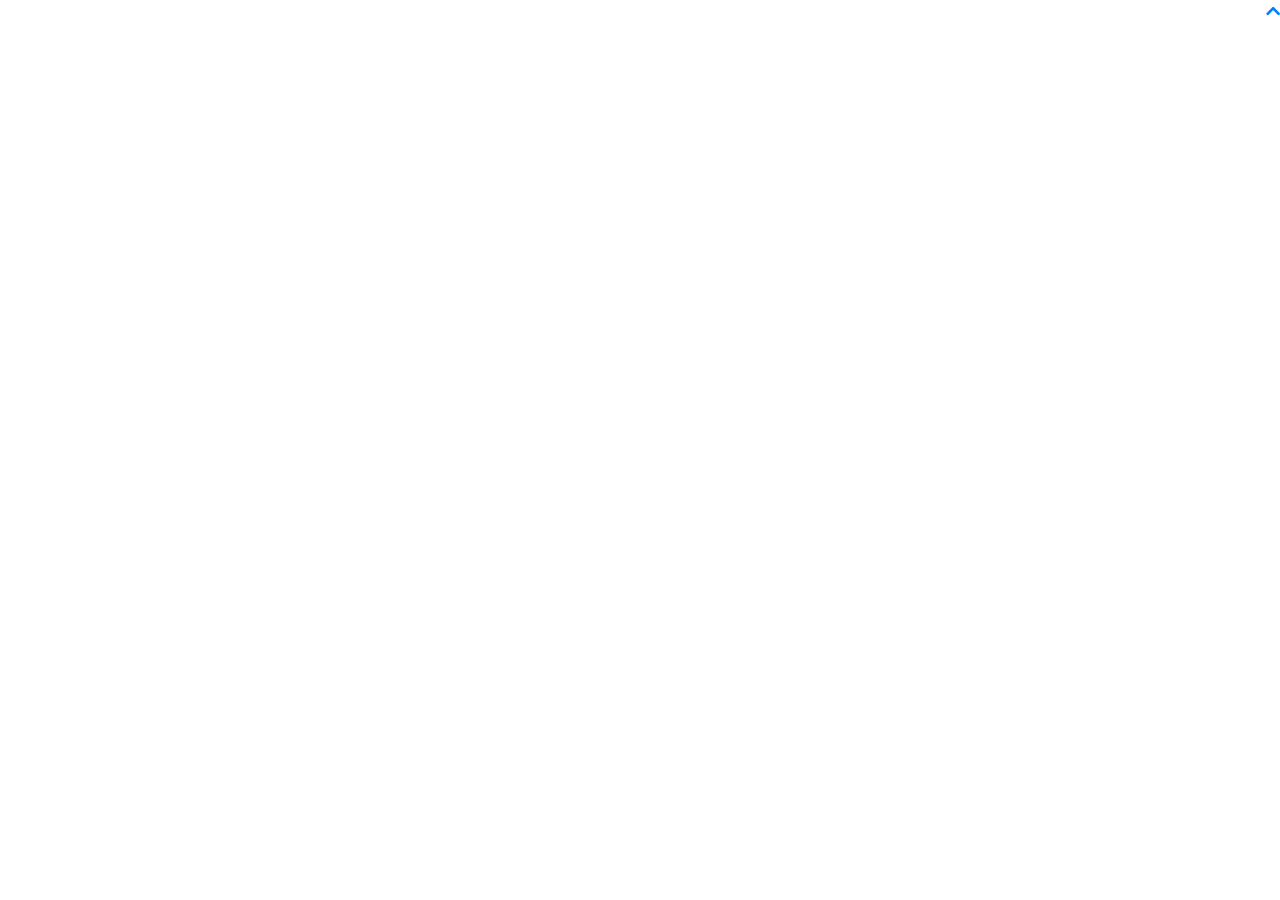
==== index.html @ 0e75caef "first commit" ====
<!DOCTYPE html>
<html>
    <head>
        <!--start the meta tags-->
        <!--meta tag for utf-8 code for ar and en-->
        <meta charset="utf-8">
        <!--meta tag for description of website-->
        <meta name="description" content="....">
        <!--meta tag for the author of website-->
        <meta name="author" content="misara adel">
        <!--meta tag for make website compatible with all screen devices-->
        <meta name="viewport" content="width=device-width, initial-scale=1, shrink-to-fit=no">
        <!--end the meta tags-->
        <!--title tag for website appear in tab-->
        <title>misara</title>
         <!-- the style link for image icon-->
         <link rel="shortcut icon" href="assets/images/" type="image/x-icon"/>
        <!--start the intialize of css library files-->
        <!--the intilize of fontawsome lib-->
        <link rel="stylesheet" href="assets/css/lib/all.min.css">
        <!--the intilize of animate lib used with wow js lib-->
        <link rel="stylesheet" href="assets/css/lib/animate.css">
        <!--the intilize of bootstrap en version lib-->
        <!-- <link rel="stylesheet" href="assets/css/lib/bootstrap.css"> -->
        <!--the intilize of bootstrap ar version lib-->
        <link rel="stylesheet" href="assets/css/lib/bootstrap-rtl.min.css">
        <!--the intilize of owl carousel lib-->
        <link rel="stylesheet" href="assets/css/lib/owl.carousel.min.css">
        <!--the intilize of dots that appear with owl carousel -->
        <link rel="stylesheet" href="assets/css/lib/owl.theme.default.css">
        <!--end the intialize of css library files-->
        <!--start the intilalize of css files -->
        <!--the stylesheet en file-->
        <link rel="stylesheet" href="assets/css/style.css">
        <!--the media file screen -->
        <link rel="stylesheet" href="assets/css/media.css">
        <!--end the intilalize of css files-->
    </head>
    <body>

       
       
            
            

        <!--loading page-->
        <div class="loader">
            <div class="container">
                 <div class="loading-content">
                     <div class="drop-water light-blue"></div>
                     <div class="drop-water light-blue"></div>
                     <div class="box">
                         <div class="wave light-blue">
         
                         </div>
                     </div>
                 </div>
            </div>
        </div>
        <!--Scroll to top button-->
        <a data-scroll href="#" class="scroll-top-btn" id="scroll-btn">
            <i class="fas fa-chevron-up"></i>
        </a>
        <!--start the intialize of js lib-->
        <!--first intilize jquery lib-->
        <script src="assets/js/lib/jquery4.js"></script>
        <!--second intialize popper js lib-->
        <script src="assets/js/lib/popper.js"></script>
        <!--third intialize bootstrap js lib-->
        <script src="assets/js/lib/bootstrap.js"></script>
        <!--intialize owl coursel js lib -->
        <script src="assets/js/lib/owl.carousel.min.js"></script>
        <!--intialize wow js lib-->
        <script src="assets/js/lib/wow.min.js"></script>
        <!--end the intialize of js lib-->
        <!--intialize main js file-->
        <script src="assets/js/main.js"></script>
    </body>
</html>
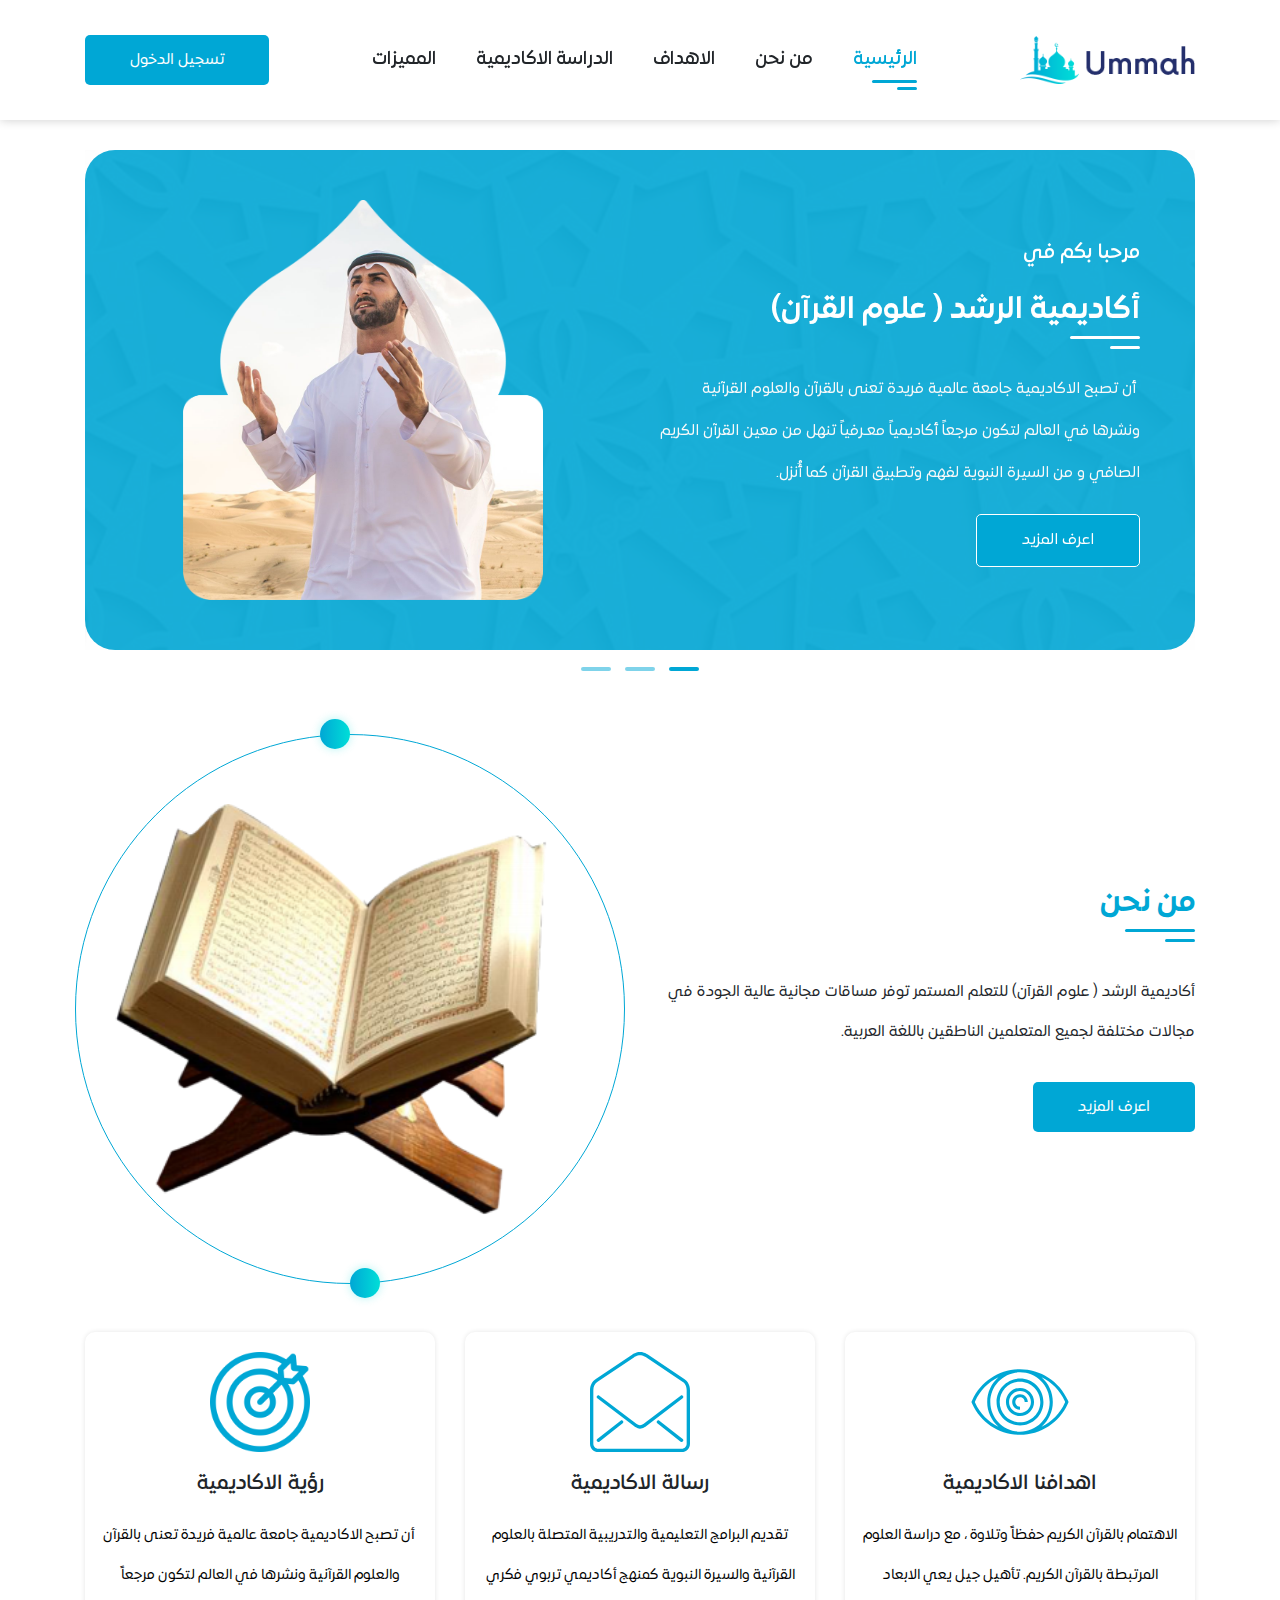
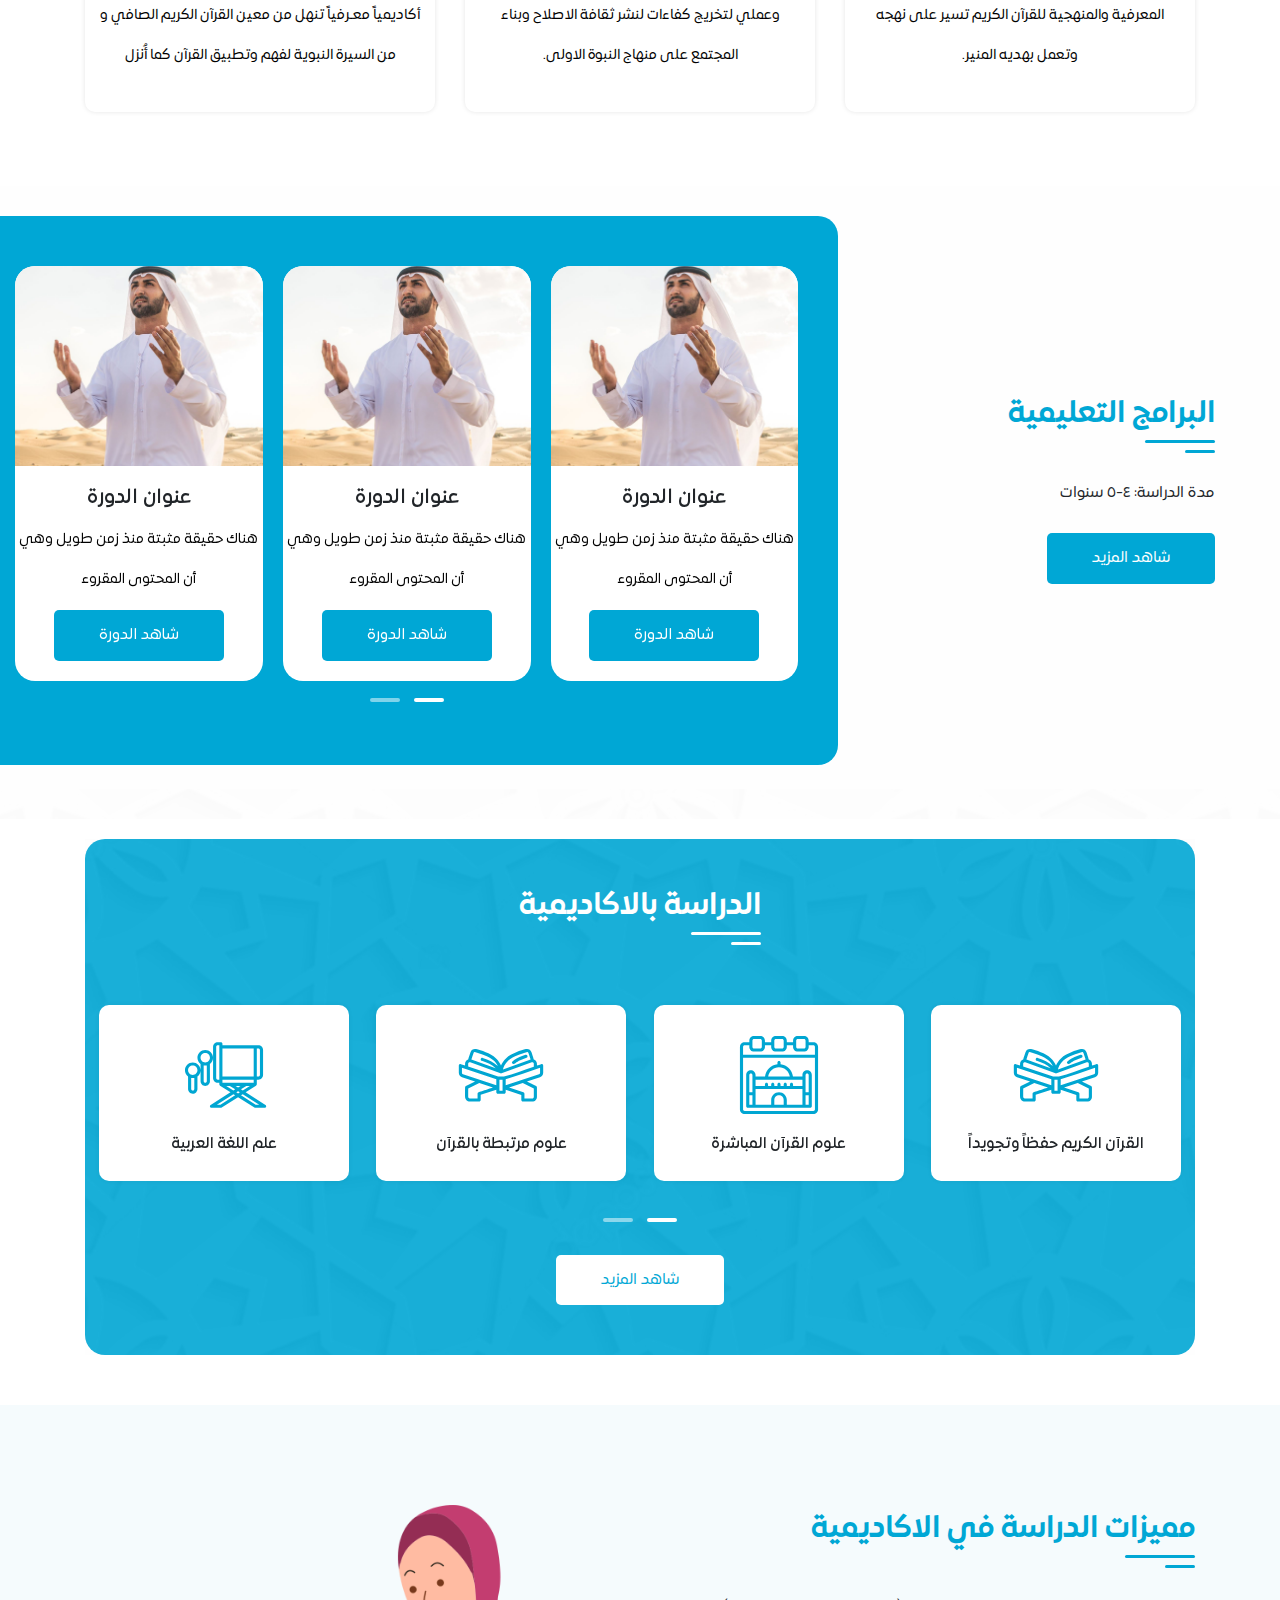
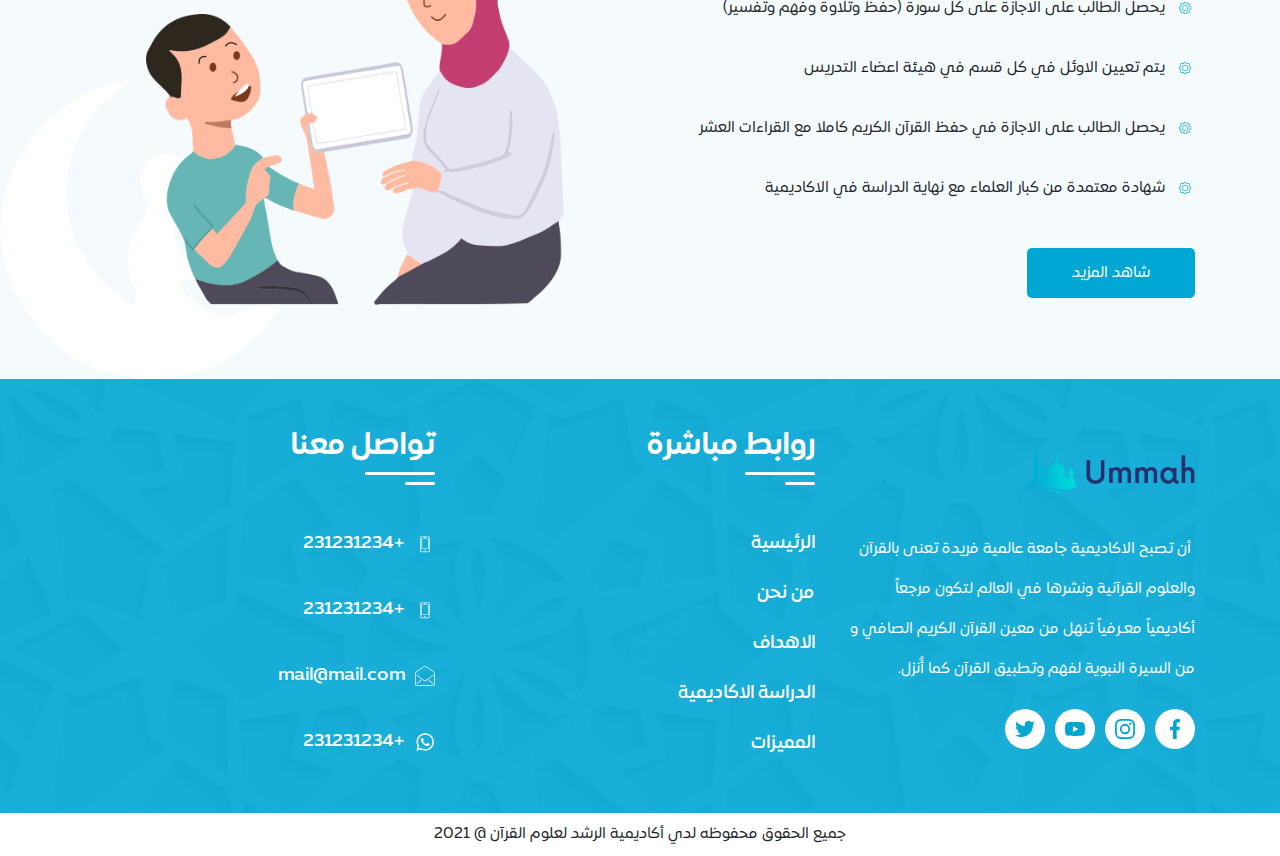
==== commit 094c7ad3: "end home page" ====
--- a/index.html
+++ b/index.html
@@ -12,9 +12,9 @@
         <meta name="viewport" content="width=device-width, initial-scale=1, shrink-to-fit=no">
         <!--end the meta tags-->
         <!--title tag for website appear in tab-->
-        <title>misara</title>
-         <!-- the style link for image icon-->
-         <link rel="shortcut icon" href="assets/images/" type="image/x-icon"/>
+        <title>موقع اسلامي</title>
+        <!-- the style link for image icon-->
+        <link rel="shortcut icon" href="assets/images/logo.png" type="image/x-icon"/>
         <!--start the intialize of css library files-->
         <!--the intilize of fontawsome lib-->
         <link rel="stylesheet" href="assets/css/lib/all.min.css">
@@ -37,10 +37,507 @@
         <!--end the intilalize of css files-->
     </head>
     <body>
+        <nav class="navbar navbar-fixed-top">
+            <div class="container">
+                <div class="content">
+                    <div class="hamburger">
+                        <span class="line"></span>
+                        <span class="line"></span>
+                        <span class="line"></span>
+                    </div>
+                    <a href="#" class="brand-name">
+                        <img src="assets/images/logo.png" alt="" />
+                    </a>
+                    <ul class="navbar-nav">
+                        <li class="nav-item">
+                            <a href="#" class="nav-link active">
+                                الرئيسية
+                            </a>
+                        </li>
+                        <li class="nav-item">
+                            <a href="#" class="nav-link">
+                                من نحن
+                            </a>
+                        </li>
+                        <li class="nav-item">
+                            <a href="#" class="nav-link">
+                                الاهداف
+                            </a>
+                        </li>
+                        <li class="nav-item">
+                            <a href="#" class="nav-link">
+                                الدراسة الاكاديمية
+                            </a>
+                        </li>
+                        <li class="nav-item">
+                            <a href="#" class="nav-link">
+                                المميزات
+                            </a>
+                        </li>
+                    </ul>
+                    <a href="#" class="btn-contain">
+                        تسجيل الدخول
+                    </a>
+                </div>
+            </div>
+        </nav>
+        <main>
+            <header>
+                <div class="container">
+                    <div class="owl-carousel owl-theme owl-header">
+                        <div class="item">
+                            <div class="container">
+                                <div class="row">
+                                    <div class="col-lg-6 col-md-6 col-12">
+                                        <div class="content">
+                                            <h4>
+                                                مرحبا بكم في 
+                                            </h4>
+                                            <h3 class="heading">
+                                                أكاديمية الرشد ( علوم القرآن)
+                                            </h3>
+                                            <p>
+                                                 أن تصبح الاكاديمية جامعة عالمية فريدة تعنى بالقرآن والعلوم القرآنية ونشرها في العالم لتكون مرجعاً أكاديمياً معـرفياً تنهل من معين القرآن الكريم الصافي و من السيرة النبوية لفهم وتطبيق القرآن كما أُنزل.
+                                            </p>
+                                            <a href="#" class="btn-contain">
+                                                اعرف المزيد
+                                            </a>
+                                        </div>
+                                    </div>
+                                    <div class="col-lg-6 col-md-6 col-12">
+                                        <div class="image-content">
+                                            <img src="assets/images/haeder.jpg" alt="">
+                                        </div>
+                                    </div>
+                                </div>
+                            </div>
+                        </div>
+                        <div class="item">
+                            <div class="container">
+                                <div class="row">
+                                    <div class="col-lg-6 col-md-6 col-12">
+                                        <div class="content">
+                                            <h4>
+                                                مرحبا بكم في 
+                                            </h4>
+                                            <h3 class="heading">
+                                                أكاديمية الرشد ( علوم القرآن)
+                                            </h3>
+                                            <p>
+                                                 أن تصبح الاكاديمية جامعة عالمية فريدة تعنى بالقرآن والعلوم القرآنية ونشرها في العالم لتكون مرجعاً أكاديمياً معـرفياً تنهل من معين القرآن الكريم الصافي و من السيرة النبوية لفهم وتطبيق القرآن كما أُنزل.
+                                            </p>
+                                            <a href="#" class="btn-contain">
+                                                اعرف المزيد
+                                            </a>
+                                        </div>
+                                    </div>
+                                    <div class="col-lg-6 col-md-6 col-12">
+                                        <div class="image-content">
+                                            <img src="assets/images/haeder.jpg" alt="">
+                                        </div>
+                                    </div>
+                                </div>
+                            </div>
+                        </div>
+                        <div class="item">
+                            <div class="container">
+                                <div class="row">
+                                    <div class="col-lg-6 col-md-6 col-12">
+                                        <div class="content">
+                                            <h4>
+                                                مرحبا بكم في 
+                                            </h4>
+                                            <h3 class="heading">
+                                                أكاديمية الرشد ( علوم القرآن)
+                                            </h3>
+                                            <p>
+                                                 أن تصبح الاكاديمية جامعة عالمية فريدة تعنى بالقرآن والعلوم القرآنية ونشرها في العالم لتكون مرجعاً أكاديمياً معـرفياً تنهل من معين القرآن الكريم الصافي و من السيرة النبوية لفهم وتطبيق القرآن كما أُنزل.
+                                            </p>
+                                            <a href="#" class="btn-contain">
+                                                اعرف المزيد
+                                            </a>
+                                        </div>
+                                    </div>
+                                    <div class="col-lg-6 col-md-6 col-12">
+                                        <div class="image-content">
+                                            <img src="assets/images/haeder.jpg" alt="">
+                                        </div>
+                                    </div>
+                                </div>
+                            </div>
+                        </div>
+                    </div>
+                </div>
+            </header>
+            <section class="about-us">
+                <div class="container">
+                    <div class="row">
+                        <div class="col-lg-6 col-12 mb-5">
+                            <div class="contnent">
+                                <h3 class="heading">
+                                    من نحن
+                                </h3>
+                                <p>
+                                    أكاديمية الرشد ( علوم القرآن) للتعلم المستمر توفر مساقات مجانية عالية الجودة في مجالات مختلفة لجميع المتعلمين الناطقين باللغة العربية.
+                                </p>
+                                <a href="#" class="btn-contain">
+                                    اعرف المزيد
+                                </a>
+                            </div>
+                        </div>
+                        <div class="col-lg-6 col-12 mb-5">
+                            <div class="image-content">
+                                <div class="img-circle">
+                                    <div class="circle-1"></div>
+                                    <div class="circle-2"></div>
+                                </div>
+                                <img src="assets/images/about.png" alt="">
+                            </div>
+                        </div>  
+                        <div class="col-lg-4 col-md-6 col-12 mb-4">
+                            <div class="box">
+                                <img src="assets/images/vision.svg" alt="" />
+                                <div class="box-content">
+                                    <h4>
+                                        اهدافنا الاكاديمية
+                                    </h4>
+                                    <p>
+                                        الاهتمام بالقرآن الكريم حفظاً وتلاوة ، مع دراسة العلوم المرتبطة بالقرآن الكريم.
+                                        تأهيل جيل يعي الابعاد المعرفية والمنهجية للقرآن الكريم تسير على نهجه وتعمل بهديه المنير.
+                                    </p>
+                                </div>
+                            </div>
+                        </div>
+                        <div class="col-lg-4 col-md-6 col-12 mb-4">
+                            <div class="box">
+                                <img src="assets/images/message.svg" alt="" />
+                                <div class="box-content">
+                                    <h4>
+                                        رسالة الاكاديمية
+                                    </h4>
+                                    <p>
+                                        تقديم البرامج التعليمية والتدريبية المتصلة بالعلوم القرآنية والسيرة النبوية كمنهج أكاديمي تربوي فكري وعملي لتخريج كفاءات لنشر ثقافة الاصلاح وبناء المجتمع على منهاج النبوة الاولى.
+                                    </p>
+                                </div>
+                            </div>
+                        </div>
+                        <div class="col-lg-4 col-md-6 col-12 mb-4">
+                            <div class="box">
+                                <img src="assets/images/goal.png" alt="" />
+                                <div class="box-content">
+                                    <h4>
+                                        رؤية الاكاديمية
+                                    </h4>
+                                    <p>
+                                         أن تصبح الاكاديمية جامعة عالمية فريدة تعنى بالقرآن والعلوم القرآنية ونشرها في العالم لتكون مرجعاً أكاديمياً معـرفياً تنهل من معين القرآن الكريم الصافي و من السيرة النبوية لفهم وتطبيق القرآن كما أُنزل    
+                                    </p>
+                                </div>
+                            </div>
+                        </div>
+                    </div>
+                </div>
+            </section>
+            <section class="projects">
+                <div class="container-fluid">
+                    <div class="row">
+                        <div class="col-lg-4 col-md-6 col-12 mb-4">
+                            <div class="content">
+                                <h4 class="heading">
+                                    البرامج التعليمية
+                                </h4>
+                                <p>
+                                    مدة الدراسة: ٤-٥ سنوات
+                                </p>
+                                <a href="#" class="btn-contain">
+                                    شاهد المزيد
+                                </a>
+                            </div>
+                        </div>
+                        <div class="col-lg-8 col-md-6 col-12 mb-4">
+                            <div class="project-contain">
+                                <div class="owl-carousel owl-theme owl-projects">
+                                    <div class="item">
+                                        <div class="box">
+                                            <div class="image-content">
+                                                <img src="assets/images/haeder.jpg" alt="">
+                                            </div>
+                                            <div class="box-content">
+                                                <h4>عنوان الدورة</h4>
+                                                <p>
+                                                    هناك حقيقة مثبتة منذ زمن طويل وهي أن المحتوى المقروء
+                                                </p>
+                                                <a href="#" class="btn-contain">
+                                                    شاهد الدورة
+                                                </a>
+                                            </div>
+                                        </div>
+                                    </div>
+                                    <div class="item">
+                                        <div class="box">
+                                            <div class="image-content">
+                                                <img src="assets/images/haeder.jpg" alt="">
+                                            </div>
+                                            <div class="box-content">
+                                                <h4>عنوان الدورة</h4>
+                                                <p>
+                                                    هناك حقيقة مثبتة منذ زمن طويل وهي أن المحتوى المقروء
+                                                </p>
+                                                <a href="#" class="btn-contain">
+                                                    شاهد الدورة
+                                                </a>
+                                            </div>
+                                        </div>
+                                    </div>
+                                    <div class="item">
+                                        <div class="box">
+                                            <div class="image-content">
+                                                <img src="assets/images/haeder.jpg" alt="">
+                                            </div>
+                                            <div class="box-content">
+                                                <h4>عنوان الدورة</h4>
+                                                <p>
+                                                    هناك حقيقة مثبتة منذ زمن طويل وهي أن المحتوى المقروء
+                                                </p>
+                                                <a href="#" class="btn-contain">
+                                                    شاهد الدورة
+                                                </a>
+                                            </div>
+                                        </div>
+                                    </div>
+                                    <div class="item">
+                                        <div class="box">
+                                            <div class="image-content">
+                                                <img src="assets/images/haeder.jpg" alt="">
+                                            </div>
+                                            <div class="box-content">
+                                                <h4>عنوان الدورة</h4>
+                                                <p>
+                                                    هناك حقيقة مثبتة منذ زمن طويل وهي أن المحتوى المقروء
+                                                </p>
+                                                <a href="#" class="btn-contain">
+                                                    شاهد الدورة
+                                                </a>
+                                            </div>
+                                        </div>
+                                    </div>
+                                </div>
+                            </div>
+                        </div>
+                    </div>
+                </div>
+            </section>
+            <section class="secience">
+                <div class="container">
+                    <div class="content">
+                        <h4 class="heading">
+                            الدراسة بالاكاديمية
+                        </h4>
+                        <div class="owl-carousel owl-theme owl-secience">
+                            <div class="item">
+                                <div class="box">
+                                    <img src="assets/images/qouran.svg" alt="">
+                                    <h4>القرآن الكريم حفظاً وتجويداً</h4>
+                                </div>
+                            </div>
+                            <div class="item">
+                                <div class="box">
+                                    <img src="assets/images/islamic.svg" alt="">
+                                    <h4>علوم القرآن المباشرة</h4>
+                                </div>
+                            </div>
+                            <div class="item">
+                                <div class="box">
+                                    <img src="assets/images/qouran.svg" alt="">
+                                    <h4> علوم مرتبطة بالقرآن</h4>
+                                </div>
+                            </div>
+                            <div class="item">
+                                <div class="box">
+                                    <img src="assets/images/team.svg" alt="">
+                                    <h4>علم اللغة العربية</h4>
+                                </div>
+                            </div>
+                            <div class="item">
+                                <div class="box">
+                                    <img src="assets/images/qouran.svg" alt="">
+                                    <h4>القرآن الكريم حفظاً وتجويداً</h4>
+                                </div>
+                            </div>
+                            <div class="item">
+                                <div class="box">
+                                    <img src="assets/images/islamic.svg" alt="">
+                                    <h4>علوم القرآن المباشرة</h4>
+                                </div>
+                            </div>
+                            <div class="item">
+                                <div class="box">
+                                    <img src="assets/images/qouran.svg" alt="">
+                                    <h4> علوم مرتبطة بالقرآن</h4>
+                                </div>
+                            </div>
+                            <div class="item">
+                                <div class="box">
+                                    <img src="assets/images/team.svg" alt="">
+                                    <h4>علم اللغة العربية</h4>
+                                </div>
+                            </div>
+                        </div>
+                        <a href="#" class="btn-contain">
+                            شاهد المزيد
+                        </a>
+                    </div>
+                </div>
+            </section>
+            <section class="features">
+                <div class="container">
+                    <div class="row">
+                        <div class="col-lg-6 col-12 mb-4">
+                            <div class="content">
+                                <h4 class="heading">
+                                    مميزات الدراسة في الاكاديمية
+                                </h4>
+                                <ul>
+                                    <li>
+                                        يحصل الطالب على الاجازة على كل سورة (حفظ وتلاوة وفهم وتفسير)
+                                    </li>
 
-       
-       
-            
+                                    <li>
+                                        يتم تعيين الاوئل في كل قسم في هيئة اعضاء التدريس
+                                    </li>
+
+                                    <li>
+                                        يحصل الطالب على الاجازة في حفظ القرآن الكريم كاملا مع القراءات العشر
+                                    </li>
+
+                                    <li>
+                                        شهادة معتمدة من كبار العلماء مع نهاية الدراسة في الاكاديمية
+                                    </li>
+                                </ul>
+                                <a href="#" class="btn-contain">
+                                    شاهد المزيد
+                                </a>
+                            </div>
+                        </div>
+                        <div class="col-lg-6 col-12 mb-4">
+                            <div class="image-content">
+                                <img src="assets/images/project.png" alt="">
+                            </div>
+                        </div>
+                    </div>
+                </div>
+            </section>
+        </main>
+        <footer>
+            <div class="container">
+                <div class="row">
+                    <div class="col-lg-4 col-md-6 col-12 mb-4">
+                        <div class="content">
+                            <a href="#" class="brand-name">
+                                <img src="assets/images/logo.png" alt="">
+                            </a>
+                            <p>
+                                
+                                 أن تصبح الاكاديمية جامعة عالمية فريدة تعنى بالقرآن والعلوم القرآنية ونشرها في العالم لتكون مرجعاً أكاديمياً معـرفياً تنهل من معين القرآن الكريم الصافي و من السيرة النبوية لفهم وتطبيق القرآن كما أُنزل.
+                            </p>
+                            <ul class="socail-media">
+                                <li>
+                                    <a href="#">
+                                        <img src="assets/images/face.svg" alt="">
+                                    </a>
+                                </li>
+                                <li>
+                                    <a href="#">
+                                        <img src="assets/images/insta.svg" alt="">
+                                    </a>
+                                </li>
+                                <li>
+                                    <a href="#">
+                                        <img src="assets/images/youtube.svg" alt="">
+                                    </a>
+                                </li>
+                                <li>
+                                    <a href="#">
+                                        <img src="assets/images/twiiter.svg" alt="">
+                                    </a>
+                                </li>
+                            </ul>
+                        </div>
+                    </div>
+                    <div class="col-lg-4 col-md-6 col-12 mb-4">
+                        <div class="content">
+                            <h4 class="heading">
+                                روابط مباشرة
+                            </h4>
+                            <ul class="footer-nav">
+                                <li class="nav-item">
+                                    <a href="#" class="nav-link">
+                                        الرئيسية
+                                    </a>
+                                </li>
+                                <li class="nav-item">
+                                    <a href="#" class="nav-link">
+                                        من نحن
+                                    </a>
+                                </li>
+                                <li class="nav-item">
+                                    <a href="#" class="nav-link">
+                                        الاهداف
+                                    </a>
+                                </li>
+                                <li class="nav-item">
+                                    <a href="#" class="nav-link">
+                                        الدراسة الاكاديمية
+                                    </a>
+                                </li>
+                                <li class="nav-item">
+                                    <a href="#" class="nav-link">
+                                        المميزات
+                                    </a>
+                                </li>
+                            </ul>
+                        </div>
+                    </div>
+                    <div class="col-lg-4 col-md-6 col-12 mb-4">
+                        <div class="content">
+                            <h4 class="heading">
+                               تواصل معنا
+                            </h4>
+                            <ul class="contact-nav">
+                                <li class="nav-item">
+                                    <a href="#" class="nav-link">
+                                        <img src="assets/images/phone.svg" alt="">
+                                        <span>+231231234</span>
+                                    </a>
+                                </li>
+                                <li class="nav-item">
+                                    <a href="#" class="nav-link">
+                                        <img src="assets/images/phone.svg" alt="">
+                                        <span>+231231234</span>
+                                    </a>
+                                </li>
+                                <li class="nav-item">
+                                    <a href="#" class="nav-link">
+                                        <img src="assets/images/message.svg" alt="">
+                                        <span>mail@mail.com</span>
+                                    </a>
+                                </li>
+                                <li class="nav-item">
+                                    <a href="#" class="nav-link">
+                                       <img src="assets/images/what.svg" alt="">
+                                       <span> +231231234</span>
+                                    </a>
+                                </li>
+                            </ul>
+                        </div>
+                    </div>
+                </div>
+            </div>
+        </footer>
+        <div class="copyrights">
+            <p>
+                جميع الحقوق محفوظه لدي أكاديمية الرشد لعلوم القرآن @ 2021
+            </p>
+        </div>
             
 
         <!--loading page-->
--- a/assets/css/style.css
+++ b/assets/css/style.css
@@ -1,23 +1,59 @@
 /*start general properties for website*/
 @font-face {
-  font-family: "semiBold";
-  src: url(../fonts/tajawal/Tajawal-Medium.ttf);
+  font-family: "ExpoArabic";
+  src: url(../fonts/ExpoArabic/ExpoArabic-Medium.ttf);
+  font-weight: 700;
 }
 
 @font-face {
-  font-family: "regular";
-  src: url(../fonts/tajawal/Tajawal-Regular.ttf);
+  font-family: "ExpoArabic";
+  src: url(../fonts/ExpoArabic/ExpoArabic-Book.ttf);
+  font-weight: 500;
 }
 
 @font-face {
-  font-family: "bold";
-  src: url(../fonts/tajawal/Tajawal-Bold.ttf);
+  font-family: "ExpoArabic";
+  src: url(../fonts/ExpoArabic/ExpoArabic-SemiBold.ttf);
+  font-weight: 900;
 }
 
 * {
   margin: 0px;
   -webkit-box-sizing: border-box;
           box-sizing: border-box;
+  font-family: "ExpoArabic" , sans-serif;
+  scroll-behavior: smooth;
+}
+
+*::-moz-selection {
+  background-color: #00a7d5;
+  color: #fff;
+}
+
+*::selection {
+  background-color: #00a7d5;
+  color: #fff;
+}
+
+*::-webkit-scrollbar {
+  width: 8px;
+}
+
+*::-webkit-scrollbar-track {
+  background-color: #ccc;
+}
+
+*::-webkit-scrollbar-thumb {
+  background: #00a7d5;
+  border-radius: 8px;
+}
+
+*::-webkit-scrollbar-thumb:hover {
+  background: #00a7d5;
+}
+
+.overflowNone {
+  overflow: hidden;
 }
 
 .btn:focus,
@@ -34,22 +70,1734 @@
   text-decoration: none !important;
 }
 
-h1,
-h2,
-h3 {
-  font-family: "bold";
-}
-
-h4,
-h5,
-h6 {
-  font-family: "semiBold";
-}
-
-p,
-span {
-  font-family: 'regular';
-}
-
-/*end general properties for website*/
+ul {
+  list-style: none;
+  margin: 0px;
+  padding: 0px;
+}
+
+.owl-theme .owl-dots .owl-dot span {
+  width: 30px;
+  height: 4px;
+  border-radius: 4px;
+  background-color: #00a7d5;
+  opacity: .5;
+  -webkit-transition: all .5s linear;
+  transition: all .5s linear;
+}
+
+.owl-theme .owl-dots .owl-dot.active span, .owl-theme .owl-dots .owl-dot:hover span {
+  background-color: #00a7d5;
+  opacity: 1;
+}
+
+.overflowNone {
+  overflow: hidden;
+}
+
+/***************************** Start Animations *****************************/
+@-webkit-keyframes spinner {
+  0% {
+    -webkit-transform: rotate(0deg) scale3d(0.8, 0.8, 0.8);
+            transform: rotate(0deg) scale3d(0.8, 0.8, 0.8);
+  }
+  100% {
+    -webkit-transform: rotate(360deg) scale3d(1, 1, 1);
+            transform: rotate(360deg) scale3d(1, 1, 1);
+  }
+}
+@keyframes spinner {
+  0% {
+    -webkit-transform: rotate(0deg) scale3d(0.8, 0.8, 0.8);
+            transform: rotate(0deg) scale3d(0.8, 0.8, 0.8);
+  }
+  100% {
+    -webkit-transform: rotate(360deg) scale3d(1, 1, 1);
+            transform: rotate(360deg) scale3d(1, 1, 1);
+  }
+}
+
+@-webkit-keyframes circle {
+  0% {
+    -webkit-transform: rotate(90deg);
+            transform: rotate(90deg);
+  }
+  100% {
+    -webkit-transform: rotate(450deg);
+            transform: rotate(450deg);
+  }
+}
+
+@keyframes circle {
+  0% {
+    -webkit-transform: rotate(90deg);
+            transform: rotate(90deg);
+  }
+  100% {
+    -webkit-transform: rotate(450deg);
+            transform: rotate(450deg);
+  }
+}
+
+@-webkit-keyframes pulse {
+  0% {
+    -webkit-transform: scale3d(1, 1, 1);
+            transform: scale3d(1, 1, 1);
+    opacity: 0;
+  }
+  50% {
+    -webkit-transform: scale3d(0.8, 0.8, 0.8);
+            transform: scale3d(0.8, 0.8, 0.8);
+    opacity: .5;
+  }
+  100% {
+    -webkit-transform: scale3d(1, 1, 1);
+            transform: scale3d(1, 1, 1);
+    opacity: 1;
+  }
+}
+
+@keyframes pulse {
+  0% {
+    -webkit-transform: scale3d(1, 1, 1);
+            transform: scale3d(1, 1, 1);
+    opacity: 0;
+  }
+  50% {
+    -webkit-transform: scale3d(0.8, 0.8, 0.8);
+            transform: scale3d(0.8, 0.8, 0.8);
+    opacity: .5;
+  }
+  100% {
+    -webkit-transform: scale3d(1, 1, 1);
+            transform: scale3d(1, 1, 1);
+    opacity: 1;
+  }
+}
+
+/*dropdown animation*/
+@-webkit-keyframes dropdown-animate {
+  0% {
+    opacity: 0;
+    -webkit-transform: rotateX(-90deg);
+            transform: rotateX(-90deg);
+  }
+  50% {
+    -webkit-transform: rotateX(20deg);
+            transform: rotateX(20deg);
+  }
+  100% {
+    opacity: 1;
+    -webkit-transform: rotateX(0deg);
+            transform: rotateX(0deg);
+  }
+}
+@keyframes dropdown-animate {
+  0% {
+    opacity: 0;
+    -webkit-transform: rotateX(-90deg);
+            transform: rotateX(-90deg);
+  }
+  50% {
+    -webkit-transform: rotateX(20deg);
+            transform: rotateX(20deg);
+  }
+  100% {
+    opacity: 1;
+    -webkit-transform: rotateX(0deg);
+            transform: rotateX(0deg);
+  }
+}
+
+/*rotation animation*/
+@-webkit-keyframes rotation {
+  0% {
+    -webkit-transform: rotate(0deg);
+            transform: rotate(0deg);
+  }
+  50% {
+    -webkit-transform: rotate(10deg);
+            transform: rotate(10deg);
+  }
+  100% {
+    -webkit-transform: rotate(0deg);
+            transform: rotate(0deg);
+  }
+}
+@keyframes rotation {
+  0% {
+    -webkit-transform: rotate(0deg);
+            transform: rotate(0deg);
+  }
+  50% {
+    -webkit-transform: rotate(10deg);
+            transform: rotate(10deg);
+  }
+  100% {
+    -webkit-transform: rotate(0deg);
+            transform: rotate(0deg);
+  }
+}
+
+/*spinner loading page*/
+@-webkit-keyframes spin {
+  0% {
+    -webkit-transform: rotate(0deg);
+    transform: rotate(0deg);
+  }
+  100% {
+    -webkit-transform: rotate(360deg);
+    transform: rotate(360deg);
+  }
+}
+@keyframes spin {
+  0% {
+    -webkit-transform: rotate(0deg);
+    transform: rotate(0deg);
+  }
+  100% {
+    -webkit-transform: rotate(360deg);
+    transform: rotate(360deg);
+  }
+}
+
+/*start the wave animation*/
+@-webkit-keyframes wave {
+  0%,
+  100% {
+    -webkit-clip-path: polygon(0% 45%, 15% 44%, 32% 50%, 54% 60%, 70% 61%, 84% 59%, 100% 52%, 100% 100%, 0% 100%);
+            clip-path: polygon(0% 45%, 15% 44%, 32% 50%, 54% 60%, 70% 61%, 84% 59%, 100% 52%, 100% 100%, 0% 100%);
+  }
+  50% {
+    -webkit-clip-path: polygon(0% 60%, 16% 65%, 34% 66%, 51% 62%, 67% 50%, 84% 45%, 100% 46%, 100% 100%, 0% 100%);
+            clip-path: polygon(0% 60%, 16% 65%, 34% 66%, 51% 62%, 67% 50%, 84% 45%, 100% 46%, 100% 100%, 0% 100%);
+  }
+}
+@keyframes wave {
+  0%,
+  100% {
+    -webkit-clip-path: polygon(0% 45%, 15% 44%, 32% 50%, 54% 60%, 70% 61%, 84% 59%, 100% 52%, 100% 100%, 0% 100%);
+            clip-path: polygon(0% 45%, 15% 44%, 32% 50%, 54% 60%, 70% 61%, 84% 59%, 100% 52%, 100% 100%, 0% 100%);
+  }
+  50% {
+    -webkit-clip-path: polygon(0% 60%, 16% 65%, 34% 66%, 51% 62%, 67% 50%, 84% 45%, 100% 46%, 100% 100%, 0% 100%);
+            clip-path: polygon(0% 60%, 16% 65%, 34% 66%, 51% 62%, 67% 50%, 84% 45%, 100% 46%, 100% 100%, 0% 100%);
+  }
+}
+
+@-webkit-keyframes niceAnimate {
+  0% {
+    -webkit-transform: scaleX(1);
+            transform: scaleX(1);
+  }
+  50% {
+    -webkit-transform: scaleX(0);
+            transform: scaleX(0);
+  }
+  100% {
+    -webkit-transform: scaleX(1);
+            transform: scaleX(1);
+  }
+}
+
+@keyframes niceAnimate {
+  0% {
+    -webkit-transform: scaleX(1);
+            transform: scaleX(1);
+  }
+  50% {
+    -webkit-transform: scaleX(0);
+            transform: scaleX(0);
+  }
+  100% {
+    -webkit-transform: scaleX(1);
+            transform: scaleX(1);
+  }
+}
+
+@-webkit-keyframes translation {
+  0% {
+    -webkit-transform: translateZ(0%);
+            transform: translateZ(0%);
+  }
+  100% {
+    -webkit-transform: translateZ(10%);
+            transform: translateZ(10%);
+  }
+}
+
+@keyframes translation {
+  0% {
+    -webkit-transform: translateZ(0%);
+            transform: translateZ(0%);
+  }
+  100% {
+    -webkit-transform: translateZ(10%);
+            transform: translateZ(10%);
+  }
+}
+
+@-webkit-keyframes rotate-scale-up {
+  0% {
+    -webkit-transform: scale(1) rotateZ(0);
+    transform: scale(1) rotateZ(0);
+  }
+  50% {
+    -webkit-transform: scale(2) rotateZ(180deg);
+    transform: scale(2) rotateZ(180deg);
+  }
+  100% {
+    -webkit-transform: scale(1) rotateZ(360deg);
+    transform: scale(1) rotateZ(360deg);
+  }
+}
+
+@keyframes rotate-scale-up {
+  0% {
+    -webkit-transform: scale(1) rotateZ(0);
+    transform: scale(1) rotateZ(0);
+  }
+  50% {
+    -webkit-transform: scale(2) rotateZ(180deg);
+    transform: scale(2) rotateZ(180deg);
+  }
+  100% {
+    -webkit-transform: scale(1) rotateZ(360deg);
+    transform: scale(1) rotateZ(360deg);
+  }
+}
+
+@-webkit-keyframes vibrate {
+  0% {
+    -webkit-transform: translate(0);
+            transform: translate(0);
+  }
+  20% {
+    -webkit-transform: translate(-10px, 10px);
+            transform: translate(-10px, 10px);
+  }
+  40% {
+    -webkit-transform: translate(-10px, -10px);
+            transform: translate(-10px, -10px);
+  }
+  60% {
+    -webkit-transform: translate(10px, 10px);
+            transform: translate(10px, 10px);
+  }
+  80% {
+    -webkit-transform: translate(10px, -10px);
+            transform: translate(10px, -10px);
+  }
+  100% {
+    -webkit-transform: translate(0);
+            transform: translate(0);
+  }
+}
+
+@keyframes vibrate {
+  0% {
+    -webkit-transform: translate(0);
+            transform: translate(0);
+  }
+  20% {
+    -webkit-transform: translate(-10px, 10px);
+            transform: translate(-10px, 10px);
+  }
+  40% {
+    -webkit-transform: translate(-10px, -10px);
+            transform: translate(-10px, -10px);
+  }
+  60% {
+    -webkit-transform: translate(10px, 10px);
+            transform: translate(10px, 10px);
+  }
+  80% {
+    -webkit-transform: translate(10px, -10px);
+            transform: translate(10px, -10px);
+  }
+  100% {
+    -webkit-transform: translate(0);
+            transform: translate(0);
+  }
+}
+
+@-webkit-keyframes translateX {
+  0%,
+  100% {
+    -webkit-transform: translateX(2px);
+            transform: translateX(2px);
+  }
+  50% {
+    -webkit-transform: translateX(-2px);
+            transform: translateX(-2px);
+  }
+}
+
+@keyframes translateX {
+  0%,
+  100% {
+    -webkit-transform: translateX(2px);
+            transform: translateX(2px);
+  }
+  50% {
+    -webkit-transform: translateX(-2px);
+            transform: translateX(-2px);
+  }
+}
+
+@-webkit-keyframes translateY {
+  0%,
+  100% {
+    -webkit-transform: translateY(2px);
+            transform: translateY(2px);
+  }
+  50% {
+    -webkit-transform: translateY(-2px);
+            transform: translateY(-2px);
+  }
+}
+
+@keyframes translateY {
+  0%,
+  100% {
+    -webkit-transform: translateY(2px);
+            transform: translateY(2px);
+  }
+  50% {
+    -webkit-transform: translateY(-2px);
+            transform: translateY(-2px);
+  }
+}
+
+/*flipping*/
+@-webkit-keyframes flip-in-hor-bottom {
+  0% {
+    -webkit-transform: rotateX(80deg) translate(-50%, -50%);
+            transform: rotateX(80deg) translate(-50%, -50%);
+    opacity: 0;
+  }
+  100% {
+    -webkit-transform: rotateX(0) translate(-50%, -50%);
+            transform: rotateX(0) translate(-50%, -50%);
+    opacity: 1;
+  }
+}
+@keyframes flip-in-hor-bottom {
+  0% {
+    -webkit-transform: rotateX(80deg) translate(-50%, -50%);
+            transform: rotateX(80deg) translate(-50%, -50%);
+    opacity: 0;
+  }
+  100% {
+    -webkit-transform: rotateX(0) translate(-50%, -50%);
+            transform: rotateX(0) translate(-50%, -50%);
+    opacity: 1;
+  }
+}
+
+/*shadow animation*/
+@-webkit-keyframes shadow {
+  0% {
+    -webkit-box-shadow: 0px 0px 35px -4px #00a4e6;
+            box-shadow: 0px 0px 35px -4px #00a4e6;
+    opacity: 0 !important;
+  }
+  100% {
+    -webkit-box-shadow: 0px 0px 35px -4px rgba(0, 164, 230, 0);
+            box-shadow: 0px 0px 35px -4px rgba(0, 164, 230, 0);
+  }
+}
+@keyframes shadow {
+  0% {
+    -webkit-box-shadow: 0px 0px 35px -4px #00a4e6;
+            box-shadow: 0px 0px 35px -4px #00a4e6;
+    opacity: 0 !important;
+  }
+  100% {
+    -webkit-box-shadow: 0px 0px 35px -4px rgba(0, 164, 230, 0);
+            box-shadow: 0px 0px 35px -4px rgba(0, 164, 230, 0);
+  }
+}
+
+/*start rotate*/
+@-webkit-keyframes rotate {
+  0% {
+    border-top-left-radius: 50%;
+    border-top-right-radius: 60%;
+    border-bottom-left-radius: 40%;
+    border-bottom-right-radius: 55%;
+  }
+  25% {
+    border-top-left-radius: 30%;
+    border-top-right-radius: 10%;
+    border-bottom-left-radius: 20%;
+    border-bottom-right-radius: 70%;
+  }
+  50% {
+    border-top-left-radius: 20%;
+    border-top-right-radius: 40%;
+    border-bottom-left-radius: 60%;
+    border-bottom-right-radius: 30%;
+  }
+  75% {
+    border-top-left-radius: 70%;
+    border-top-right-radius: 20%;
+    border-bottom-left-radius: 30%;
+    border-bottom-right-radius: 50%;
+  }
+  100% {
+    border-top-left-radius: 50%;
+    border-top-right-radius: 60%;
+    border-bottom-left-radius: 40%;
+    border-bottom-right-radius: 55%;
+  }
+}
+@keyframes rotate {
+  0% {
+    border-top-left-radius: 50%;
+    border-top-right-radius: 60%;
+    border-bottom-left-radius: 40%;
+    border-bottom-right-radius: 55%;
+  }
+  25% {
+    border-top-left-radius: 30%;
+    border-top-right-radius: 10%;
+    border-bottom-left-radius: 20%;
+    border-bottom-right-radius: 70%;
+  }
+  50% {
+    border-top-left-radius: 20%;
+    border-top-right-radius: 40%;
+    border-bottom-left-radius: 60%;
+    border-bottom-right-radius: 30%;
+  }
+  75% {
+    border-top-left-radius: 70%;
+    border-top-right-radius: 20%;
+    border-bottom-left-radius: 30%;
+    border-bottom-right-radius: 50%;
+  }
+  100% {
+    border-top-left-radius: 50%;
+    border-top-right-radius: 60%;
+    border-bottom-left-radius: 40%;
+    border-bottom-right-radius: 55%;
+  }
+}
+
+@-webkit-keyframes fadeInRight {
+  0% {
+    opacity: 0;
+    -webkit-transform: translateX(-30px);
+            transform: translateX(-30px);
+  }
+  100% {
+    opacity: 1;
+    -webkit-transform: translateX(0);
+            transform: translateX(0);
+  }
+}
+
+@keyframes fadeInRight {
+  0% {
+    opacity: 0;
+    -webkit-transform: translateX(-30px);
+            transform: translateX(-30px);
+  }
+  100% {
+    opacity: 1;
+    -webkit-transform: translateX(0);
+            transform: translateX(0);
+  }
+}
+
+@-webkit-keyframes fadeInLeft {
+  0% {
+    opacity: 0;
+    -webkit-transform: translateX(30px);
+            transform: translateX(30px);
+  }
+  100% {
+    opacity: 1;
+    -webkit-transform: translateX(0);
+            transform: translateX(0);
+  }
+}
+
+@keyframes fadeInLeft {
+  0% {
+    opacity: 0;
+    -webkit-transform: translateX(30px);
+            transform: translateX(30px);
+  }
+  100% {
+    opacity: 1;
+    -webkit-transform: translateX(0);
+            transform: translateX(0);
+  }
+}
+
+@-webkit-keyframes move {
+  25% {
+    opacity: 1;
+  }
+  33% {
+    opacity: 1;
+    -webkit-transform: translateX(30px);
+            transform: translateX(30px);
+  }
+  67% {
+    opacity: 1;
+    -webkit-transform: translateX(40px);
+            transform: translateX(40px);
+  }
+  100% {
+    opacity: 0;
+    -webkit-transform: translateX(55px) scale3d(0.5, 0.5, 0.5);
+            transform: translateX(55px) scale3d(0.5, 0.5, 0.5);
+  }
+}
+
+@keyframes move {
+  25% {
+    opacity: 1;
+  }
+  33% {
+    opacity: 1;
+    -webkit-transform: translateX(30px);
+            transform: translateX(30px);
+  }
+  67% {
+    opacity: 1;
+    -webkit-transform: translateX(40px);
+            transform: translateX(40px);
+  }
+  100% {
+    opacity: 0;
+    -webkit-transform: translateX(55px) scale3d(0.5, 0.5, 0.5);
+            transform: translateX(55px) scale3d(0.5, 0.5, 0.5);
+  }
+}
+
+@-webkit-keyframes clip {
+  0% {
+    -webkit-clip-path: polygon(57% 41%, 100% 0, 52% 46%, 0 100%);
+            clip-path: polygon(57% 41%, 100% 0, 52% 46%, 0 100%);
+  }
+  50% {
+    -webkit-clip-path: polygon(57% 41%, 100% 0, 0 0, 0 100%);
+            clip-path: polygon(57% 41%, 100% 0, 0 0, 0 100%);
+  }
+  100% {
+    -webkit-clip-path: polygon(100% 100%, 100% 0, 0 0, 0 100%);
+            clip-path: polygon(100% 100%, 100% 0, 0 0, 0 100%);
+  }
+}
+
+@keyframes clip {
+  0% {
+    -webkit-clip-path: polygon(57% 41%, 100% 0, 52% 46%, 0 100%);
+            clip-path: polygon(57% 41%, 100% 0, 52% 46%, 0 100%);
+  }
+  50% {
+    -webkit-clip-path: polygon(57% 41%, 100% 0, 0 0, 0 100%);
+            clip-path: polygon(57% 41%, 100% 0, 0 0, 0 100%);
+  }
+  100% {
+    -webkit-clip-path: polygon(100% 100%, 100% 0, 0 0, 0 100%);
+            clip-path: polygon(100% 100%, 100% 0, 0 0, 0 100%);
+  }
+}
+
+@-webkit-keyframes sideClip {
+  0% {
+    -webkit-clip-path: polygon(0 0, 100% 0, 0 0, 0 100%);
+            clip-path: polygon(0 0, 100% 0, 0 0, 0 100%);
+  }
+  50% {
+    -webkit-clip-path: polygon(0 0, 100% 0, 0 100%, 0 100%);
+            clip-path: polygon(0 0, 100% 0, 0 100%, 0 100%);
+  }
+  100% {
+    -webkit-clip-path: polygon(0 0, 100% 0, 100% 100%, 0 100%);
+            clip-path: polygon(0 0, 100% 0, 100% 100%, 0 100%);
+  }
+}
+
+@keyframes sideClip {
+  0% {
+    -webkit-clip-path: polygon(0 0, 100% 0, 0 0, 0 100%);
+            clip-path: polygon(0 0, 100% 0, 0 0, 0 100%);
+  }
+  50% {
+    -webkit-clip-path: polygon(0 0, 100% 0, 0 100%, 0 100%);
+            clip-path: polygon(0 0, 100% 0, 0 100%, 0 100%);
+  }
+  100% {
+    -webkit-clip-path: polygon(0 0, 100% 0, 100% 100%, 0 100%);
+            clip-path: polygon(0 0, 100% 0, 100% 100%, 0 100%);
+  }
+}
+
+@-webkit-keyframes sideClip_2 {
+  0% {
+    -webkit-clip-path: polygon(50% 0%, 100% 0, 100% 60%, 100% 100%, 55% 100%, 31% 100%, 46% 68%, 70% 53%, 60% 26%);
+            clip-path: polygon(50% 0%, 100% 0, 100% 60%, 100% 100%, 55% 100%, 31% 100%, 46% 68%, 70% 53%, 60% 26%);
+  }
+  50% {
+    -webkit-clip-path: polygon(50% 0%, 100% 0, 100% 60%, 100% 100%, 55% 100%, 31% 100%, 46% 68%, 26% 33%, 11% 10%);
+            clip-path: polygon(50% 0%, 100% 0, 100% 60%, 100% 100%, 55% 100%, 31% 100%, 46% 68%, 26% 33%, 11% 10%);
+  }
+  100% {
+    -webkit-clip-path: polygon(0 0, 100% 0, 100% 60%, 100% 100%, 55% 100%, 0 100%, 0 59%, 0 31%, 0 14%);
+            clip-path: polygon(0 0, 100% 0, 100% 60%, 100% 100%, 55% 100%, 0 100%, 0 59%, 0 31%, 0 14%);
+  }
+}
+
+@keyframes sideClip_2 {
+  0% {
+    -webkit-clip-path: polygon(50% 0%, 100% 0, 100% 60%, 100% 100%, 55% 100%, 31% 100%, 46% 68%, 70% 53%, 60% 26%);
+            clip-path: polygon(50% 0%, 100% 0, 100% 60%, 100% 100%, 55% 100%, 31% 100%, 46% 68%, 70% 53%, 60% 26%);
+  }
+  50% {
+    -webkit-clip-path: polygon(50% 0%, 100% 0, 100% 60%, 100% 100%, 55% 100%, 31% 100%, 46% 68%, 26% 33%, 11% 10%);
+            clip-path: polygon(50% 0%, 100% 0, 100% 60%, 100% 100%, 55% 100%, 31% 100%, 46% 68%, 26% 33%, 11% 10%);
+  }
+  100% {
+    -webkit-clip-path: polygon(0 0, 100% 0, 100% 60%, 100% 100%, 55% 100%, 0 100%, 0 59%, 0 31%, 0 14%);
+            clip-path: polygon(0 0, 100% 0, 100% 60%, 100% 100%, 55% 100%, 0 100%, 0 59%, 0 31%, 0 14%);
+  }
+}
+
+@-webkit-keyframes toRightFromLeft {
+  49% {
+    -webkit-transform: translate(100%);
+            transform: translate(100%);
+  }
+  50% {
+    opacity: 0;
+    -webkit-transform: translate(-100%);
+            transform: translate(-100%);
+  }
+  51% {
+    opacity: 1;
+  }
+}
+
+@keyframes toRightFromLeft {
+  49% {
+    -webkit-transform: translate(100%);
+            transform: translate(100%);
+  }
+  50% {
+    opacity: 0;
+    -webkit-transform: translate(-100%);
+            transform: translate(-100%);
+  }
+  51% {
+    opacity: 1;
+  }
+}
+
+.heading {
+  width: -webkit-fit-content;
+  width: -moz-fit-content;
+  width: fit-content;
+  margin: auto;
+  padding-bottom: 20px;
+  color: #00a7d5;
+  font-size: 30px;
+  font-weight: 900;
+  position: relative;
+  z-index: 99;
+}
+
+.heading::after, .heading::before {
+  content: '';
+  position: absolute;
+  background-color: #00a7d5;
+  z-index: -1;
+  -webkit-transition: all .4s linear;
+  transition: all .4s linear;
+  right: 0px;
+  height: 3px;
+  border-radius: 20px;
+}
+
+.heading::after {
+  width: 70px;
+  bottom: 10px;
+}
+
+.heading::before {
+  width: 30px;
+  bottom: 0px;
+}
+
+.btn-contain {
+  padding: 14px 45px;
+  position: relative;
+  font-size: 15px;
+  font-weight: 500;
+  color: #fff !important;
+  background-color: #00a7d5;
+  border-radius: 5px;
+  z-index: 9;
+  width: -webkit-fit-content;
+  width: -moz-fit-content;
+  width: fit-content;
+  overflow: hidden;
+}
+
+.btn-contain::After, .btn-contain::before {
+  content: "";
+  position: absolute;
+  top: 0;
+  bottom: 0;
+  width: 10%;
+  opacity: 0;
+  visibility: hidden;
+  z-index: -1;
+  -webkit-transition: all 600ms cubic-bezier(0.77, 0, 0.175, 1);
+  transition: all 600ms cubic-bezier(0.77, 0, 0.175, 1);
+  -webkit-transition-timing-function: cubic-bezier(0.77, 0, 0.175, 1);
+          transition-timing-function: cubic-bezier(0.77, 0, 0.175, 1);
+  background: -webkit-gradient(linear, right top, left top, from(#00ded8), to(#00a7d5));
+  background: linear-gradient(to left, #00ded8, #00a7d5);
+}
+
+.btn-contain::before {
+  left: 0px;
+}
+
+.btn-contain::after {
+  right: 0px;
+}
+
+.btn-contain:hover::after, .btn-contain:hover::before {
+  opacity: 1;
+  width: 100%;
+  visibility: visible;
+}
+
+.navbar {
+  width: 100%;
+  padding: 20px 0px;
+  position: fixed;
+  top: 0px;
+  left: 0;
+  z-index: 99999;
+  -webkit-transition: all .4s linear;
+  transition: all .4s linear;
+  -webkit-box-shadow: 0px 0px 10px rgba(0, 0, 0, 0.2);
+          box-shadow: 0px 0px 10px rgba(0, 0, 0, 0.2);
+}
+
+.navbar .content {
+  width: 100%;
+  display: -webkit-box;
+  display: -ms-flexbox;
+  display: flex;
+  -webkit-box-pack: justify;
+      -ms-flex-pack: justify;
+          justify-content: space-between;
+  -webkit-box-align: center;
+      -ms-flex-align: center;
+          align-items: center;
+  -ms-flex-line-pack: center;
+      align-content: center;
+}
+
+.navbar .content .hamburger {
+  display: none;
+}
+
+.navbar .content .hamburger .line {
+  width: 30px;
+  height: 3px;
+  background-color: #00a7d5;
+  display: block;
+  margin: 8px auto;
+  -webkit-transition: all 0.3s ease-in-out;
+  transition: all 0.3s ease-in-out;
+}
+
+.navbar .content .hamburger.active {
+  -webkit-transition: all 0.3s ease-in-out;
+  transition: all 0.3s ease-in-out;
+  -webkit-transition-delay: 0.6s;
+          transition-delay: 0.6s;
+  -webkit-transform: rotate(45deg);
+          transform: rotate(45deg);
+}
+
+.navbar .content .hamburger.active .line:nth-child(2) {
+  width: 0px;
+}
+
+.navbar .content .hamburger.active .line:nth-child(3), .navbar .content .hamburger.active .line:nth-child(1) {
+  -webkit-transition-delay: 0.3s;
+          transition-delay: 0.3s;
+}
+
+.navbar .content .hamburger.active .line:nth-child(1) {
+  -webkit-transform: translateY(6.5px);
+          transform: translateY(6.5px);
+}
+
+.navbar .content .hamburger.active .line:nth-child(3) {
+  -webkit-transform: translateY(-15px) rotate(90deg);
+          transform: translateY(-15px) rotate(90deg);
+}
+
+.navbar .content .brand-name img {
+  width: 175px;
+  height: 80px;
+  -o-object-fit: contain;
+     object-fit: contain;
+}
+
+.navbar .content .navbar-nav {
+  -webkit-box-orient: horizontal;
+  -webkit-box-direction: normal;
+      -ms-flex-direction: row;
+          flex-direction: row;
+}
+
+.navbar .content .navbar-nav .nav-item {
+  margin: 0px 20px;
+}
+
+.navbar .content .navbar-nav .nav-item .nav-link {
+  font-size: 18px;
+  font-weight: 700;
+  color: #212529;
+  line-height: 30px;
+  padding: 15px 0px;
+  position: relative;
+  z-index: 99;
+}
+
+.navbar .content .navbar-nav .nav-item .nav-link::after, .navbar .content .navbar-nav .nav-item .nav-link::before {
+  content: '';
+  position: absolute;
+  background-color: #00a7d5;
+  z-index: -1;
+  -webkit-transition: all .4s linear;
+  transition: all .4s linear;
+  right: 0px;
+  height: 3px;
+  width: 0px;
+  border-radius: 20px;
+}
+
+.navbar .content .navbar-nav .nav-item .nav-link::after {
+  bottom: 7px;
+}
+
+.navbar .content .navbar-nav .nav-item .nav-link::before {
+  bottom: 0px;
+}
+
+.navbar .content .navbar-nav .nav-item .nav-link:hover, .navbar .content .navbar-nav .nav-item .nav-link.active {
+  color: #00a7d5;
+}
+
+.navbar .content .navbar-nav .nav-item .nav-link:hover::after, .navbar .content .navbar-nav .nav-item .nav-link.active::after {
+  width: 45px;
+}
+
+.navbar .content .navbar-nav .nav-item .nav-link:hover::before, .navbar .content .navbar-nav .nav-item .nav-link.active::before {
+  width: 20px;
+}
+
+.navbar.navbar-fixed-top.scrolled {
+  background-color: #fff;
+  padding: 10px 0px;
+  -webkit-transition: all .4s linear;
+  transition: all .4s linear;
+}
+
+.navbar.navbar-fixed-top.scrolled .brand-name img {
+  height: 60px;
+}
+
+header {
+  width: 100%;
+  padding: 150px 0px 0px;
+  position: relative;
+}
+
+header .item {
+  background-color: #00a7d5;
+  border-radius: 30px;
+  width: 100%;
+  padding: 50px 0px;
+  position: relative;
+  z-index: 99;
+}
+
+header .item::after {
+  content: '';
+  position: absolute;
+  width: 100%;
+  height: 100%;
+  background: url("../images/pattern.jpg");
+  top: 0;
+  left: 0;
+  z-index: -1;
+  opacity: .1;
+}
+
+header .item .content {
+  width: 100%;
+  height: 100%;
+  display: -webkit-box;
+  display: -ms-flexbox;
+  display: flex;
+  -webkit-box-orient: vertical;
+  -webkit-box-direction: normal;
+      -ms-flex-direction: column;
+          flex-direction: column;
+  -webkit-box-pack: center;
+      -ms-flex-pack: center;
+          justify-content: center;
+  padding-right: 40px;
+}
+
+header .item .content h4 {
+  color: #fff;
+  font-size: 20px;
+  font-weight: 700;
+  line-height: 2.5rem;
+  margin-bottom: 20px;
+}
+
+header .item .content .heading {
+  color: #fff !important;
+  margin: unset !important;
+}
+
+header .item .content .heading::after, header .item .content .heading::before {
+  background-color: #fff;
+}
+
+header .item .content p {
+  color: #f9f9f9;
+  font-size: 15px;
+  font-weight: 500;
+  line-height: 2.6rem;
+  margin: 20px 0px;
+}
+
+header .item .content .btn-contain {
+  border: 1px solid #fff;
+}
+
+header .item .image-content {
+  width: 100%;
+  height: 400px;
+  overflow: hidden;
+}
+
+header .item .image-content img {
+  width: 100%;
+  height: 100%;
+  -o-object-fit: contain;
+     object-fit: contain;
+  -webkit-mask-image: url("../images/pattern_shape.png");
+          mask-image: url("../images/pattern_shape.png");
+  -webkit-mask-size: contain;
+          mask-size: contain;
+  -webkit-mask-position: center;
+          mask-position: center;
+  -webkit-mask-repeat: no-repeat;
+          mask-repeat: no-repeat;
+  vertical-align: middle;
+}
+
+.about-us {
+  width: 100%;
+  padding: 50px 0px 50px 0px;
+  overflow: hidden;
+  background-color: #fff;
+}
+
+.about-us .contnent {
+  width: 100%;
+  height: 100%;
+  display: -webkit-box;
+  display: -ms-flexbox;
+  display: flex;
+  -webkit-box-orient: vertical;
+  -webkit-box-direction: normal;
+      -ms-flex-direction: column;
+          flex-direction: column;
+  -webkit-box-pack: center;
+      -ms-flex-pack: center;
+          justify-content: center;
+}
+
+.about-us .contnent .heading {
+  margin: unset;
+  color: #00a7d5;
+}
+
+.about-us .contnent p {
+  color: #212529;
+  font-size: 15px;
+  font-weight: 500;
+  line-height: 2.5rem;
+  margin: 30px 0px;
+}
+
+.about-us .box {
+  width: 100%;
+  height: 100%;
+  background-color: #fff;
+  border-radius: 10px;
+  -webkit-box-shadow: 0px 0px 5px rgba(0, 0, 0, 0.1);
+          box-shadow: 0px 0px 5px rgba(0, 0, 0, 0.1);
+  display: -webkit-box;
+  display: -ms-flexbox;
+  display: flex;
+  -webkit-box-orient: vertical;
+  -webkit-box-direction: normal;
+      -ms-flex-direction: column;
+          flex-direction: column;
+  padding: 20px 15px;
+  -webkit-box-pack: center;
+      -ms-flex-pack: center;
+          justify-content: center;
+  -webkit-box-align: center;
+      -ms-flex-align: center;
+          align-items: center;
+  -ms-flex-line-pack: center;
+      align-content: center;
+  text-align: center;
+}
+
+.about-us .box img {
+  width: 100px;
+  height: 100px;
+  -o-object-fit: contain;
+     object-fit: contain;
+  -webkit-filter: invert(43%) sepia(74%) saturate(1384%) hue-rotate(160deg) brightness(96%) contrast(101%);
+          filter: invert(43%) sepia(74%) saturate(1384%) hue-rotate(160deg) brightness(96%) contrast(101%);
+}
+
+.about-us .box .box-content {
+  width: 100%;
+  padding-top: 20px;
+}
+
+.about-us .box .box-content h4 {
+  color: #212529;
+  font-size: 20px;
+  font-weight: 600;
+  margin-bottom: 20px;
+}
+
+.about-us .box .box-content p {
+  color: #000;
+  font-size: 14px;
+  font-weight: 500;
+  line-height: 2.5rem;
+}
+
+.about-us .image-content {
+  width: 550px;
+  height: 550px;
+  border: 1px solid #00a7d5;
+  border-radius: 50%;
+  position: relative;
+  z-index: 9;
+}
+
+.about-us .image-content::after {
+  content: '';
+  position: absolute;
+  width: 90%;
+  height: 90%;
+  background-size: 50% 50%;
+  background-repeat: repeat;
+  background-position: center;
+  top: 50%;
+  left: 50%;
+  -webkit-transform: translate(-50%, -50%);
+          transform: translate(-50%, -50%);
+  border-radius: 50%;
+  z-index: -1;
+}
+
+.about-us .image-content .img-circle {
+  position: absolute;
+  width: 100%;
+  height: 100%;
+  top: 0%;
+  left: 0%;
+  -webkit-animation: circle 15s cubic-bezier(0.68, -0.55, 0.27, 1.55) infinite;
+          animation: circle 15s cubic-bezier(0.68, -0.55, 0.27, 1.55) infinite;
+}
+
+.about-us .image-content .img-circle .circle-1, .about-us .image-content .img-circle .circle-2 {
+  display: block;
+  -webkit-box-shadow: 0px 0px 10px 0px rgba(0, 222, 216, 0.3);
+          box-shadow: 0px 0px 10px 0px rgba(0, 222, 216, 0.3);
+  background: -webkit-gradient(linear, right top, left top, from(#00ded8), to(#00a7d5));
+  background: linear-gradient(to left, #00ded8, #00a7d5);
+  width: 30px;
+  height: 30px;
+  border-radius: 100%;
+  position: absolute;
+}
+
+.about-us .image-content .img-circle .circle-2 {
+  top: -16px;
+  right: 50%;
+}
+
+.about-us .image-content .img-circle .circle-1 {
+  bottom: -15px;
+  left: 50%;
+}
+
+.about-us .image-content img {
+  width: 100%;
+  height: 100%;
+  -o-object-fit: contain;
+     object-fit: contain;
+  vertical-align: middle;
+  position: relative;
+  z-index: 8;
+}
+
+.projects {
+  width: 100%;
+  padding: 30px 0px;
+  background-color: #fefefe;
+  position: relative;
+  z-index: 9;
+  overflow: hidden;
+}
+
+.projects::after {
+  content: '';
+  position: absolute;
+  width: 100%;
+  height: 100%;
+  background: url("../images/pattern.jpg");
+  opacity: .06;
+  background-size: cover;
+  background-repeat: no-repeat;
+  background-position: center;
+  z-index: -1;
+}
+
+.projects .content {
+  width: 100%;
+  height: 100%;
+  display: -webkit-box;
+  display: -ms-flexbox;
+  display: flex;
+  -webkit-box-orient: vertical;
+  -webkit-box-direction: normal;
+      -ms-flex-direction: column;
+          flex-direction: column;
+  -webkit-box-pack: center;
+      -ms-flex-pack: center;
+          justify-content: center;
+  padding-right: 50px;
+}
+
+.projects .content .heading {
+  margin: unset !important;
+}
+
+.projects .content p {
+  color: #212529;
+  font-size: 15px;
+  font-weight: 500;
+  line-height: 2.5rem;
+  margin: 20px 0px;
+}
+
+.projects .project-contain {
+  width: 100%;
+  padding: 50px 40px 50px 0px;
+  position: relative;
+  border-radius: 0px 20px 20px 0px;
+  z-index: 9;
+}
+
+.projects .project-contain .owl-theme .owl-dots .owl-dot span, .projects .project-contain .owl-theme .owl-dots .owl-dot.active span, .projects .project-contain .owl-theme .owl-dots .owl-dot:hover span {
+  background-color: #fff;
+}
+
+.projects .project-contain::before {
+  content: '';
+  position: absolute;
+  width: 150%;
+  height: 100%;
+  background-color: #00a7d5;
+  border-radius: 0px 20px 20px 0px;
+  z-index: -1;
+  top: 0;
+  left: -50% !important;
+}
+
+.projects .project-contain .box {
+  width: 100%;
+  border-radius: 20px;
+  overflow: hidden;
+  background-color: #fff;
+}
+
+.projects .project-contain .box .image-content {
+  width: 100%;
+  height: 200px;
+}
+
+.projects .project-contain .box .image-content img {
+  width: 100%;
+  height: 100%;
+  -o-object-fit: cover;
+     object-fit: cover;
+  -o-object-position: center;
+     object-position: center;
+}
+
+.projects .project-contain .box .box-content {
+  width: 100%;
+  padding: 20px 0px;
+  text-align: center;
+  display: -webkit-box;
+  display: -ms-flexbox;
+  display: flex;
+  -webkit-box-orient: vertical;
+  -webkit-box-direction: normal;
+      -ms-flex-direction: column;
+          flex-direction: column;
+  -webkit-box-pack: center;
+      -ms-flex-pack: center;
+          justify-content: center;
+  -webkit-box-align: center;
+      -ms-flex-align: center;
+          align-items: center;
+  -ms-flex-line-pack: center;
+      align-content: center;
+}
+
+.projects .project-contain .box .box-content h4 {
+  color: #212529;
+  font-size: 20px;
+  font-weight: 700;
+  margin-bottom: 10px;
+}
+
+.projects .project-contain .box .box-content p {
+  color: #000;
+  font-size: 14px;
+  font-weight: 500;
+  line-height: 2.5rem;
+  margin-bottom: 10px;
+}
+
+.secience {
+  width: 100%;
+  padding: 20px 0px 50px 0px;
+}
+
+.secience .content {
+  width: 100%;
+  padding: 50px 0px;
+  background-color: #00a7d5;
+  border-radius: 20px;
+  position: relative;
+  display: -webkit-box;
+  display: -ms-flexbox;
+  display: flex;
+  -webkit-box-orient: vertical;
+  -webkit-box-direction: normal;
+      -ms-flex-direction: column;
+          flex-direction: column;
+  -webkit-box-pack: center;
+      -ms-flex-pack: center;
+          justify-content: center;
+  -webkit-box-align: center;
+      -ms-flex-align: center;
+          align-items: center;
+  -ms-flex-line-pack: center;
+      align-content: center;
+  z-index: 9;
+}
+
+.secience .content::after {
+  content: '';
+  position: absolute;
+  width: 100%;
+  height: 100%;
+  background: url("../images/pattern.jpg");
+  top: 0;
+  left: 0;
+  z-index: -1;
+  opacity: .1;
+}
+
+.secience .content .heading {
+  color: #fff;
+  margin: 0px auto 40px;
+}
+
+.secience .content .heading::after, .secience .content .heading::before {
+  background-color: #fff;
+}
+
+.secience .content .btn-contain {
+  background-color: #fff;
+  color: #00a7d5 !important;
+  margin: 20px auto 0px !important;
+}
+
+.secience .content .btn-contain::after, .secience .content .btn-contain::before {
+  background: #fefefe;
+}
+
+.secience .owl-theme .owl-dots .owl-dot span, .secience .owl-theme .owl-dots .owl-dot.active span, .secience .owl-theme .owl-dots .owl-dot:hover span {
+  background-color: #fff;
+}
+
+.secience .owl-stage {
+  padding: 20px 0px;
+}
+
+.secience .box {
+  width: 90%;
+  margin: auto;
+  padding: 20px 10px;
+  text-align: center;
+  border-radius: 10px;
+  -webkit-box-shadow: 0px 0px 5px rgba(33, 37, 41, 0.05);
+          box-shadow: 0px 0px 5px rgba(33, 37, 41, 0.05);
+  background-color: #fff;
+  -webkit-transition: all .4s linear;
+  transition: all .4s linear;
+}
+
+.secience .box img {
+  width: 100px;
+  height: 100px;
+  -o-object-fit: contain;
+     object-fit: contain;
+  -o-object-position: center;
+     object-position: center;
+  margin: auto;
+  -webkit-filter: invert(48%) sepia(42%) saturate(3492%) hue-rotate(160deg) brightness(96%) contrast(101%);
+          filter: invert(48%) sepia(42%) saturate(3492%) hue-rotate(160deg) brightness(96%) contrast(101%);
+}
+
+.secience .box h4 {
+  color: #212529;
+  margin-top: 10px;
+  font-weight: 700;
+  font-size: 15px;
+}
+
+.secience .box:hover {
+  -webkit-transform: translateY(-10px);
+          transform: translateY(-10px);
+}
+
+.features {
+  width: 100%;
+  padding: 100px 0px 50px 0px;
+  background-color: #f5fbfd;
+  position: relative;
+  z-index: 9;
+}
+
+.features::After {
+  content: '';
+  position: absolute;
+  width: 300px;
+  height: 300px;
+  background: url("../images/project_pattern.png");
+  background-size: contain;
+  background-repeat: no-repeat;
+  background-position: left bottom;
+  bottom: 0;
+  left: 0;
+  z-index: -1;
+}
+
+.features .content {
+  width: 100%;
+  height: 100%;
+  display: -webkit-box;
+  display: -ms-flexbox;
+  display: flex;
+  -webkit-box-orient: vertical;
+  -webkit-box-direction: normal;
+      -ms-flex-direction: column;
+          flex-direction: column;
+  -webkit-box-pack: center;
+      -ms-flex-pack: center;
+          justify-content: center;
+}
+
+.features .content .heading {
+  margin: unset;
+}
+
+.features .content ul {
+  margin: 20px 0px;
+}
+
+.features .content ul li {
+  margin-bottom: 20px;
+  padding: 0px 30px 0px 0px;
+  position: relative;
+  color: #212529;
+  font-size: 15px;
+  font-weight: 500;
+  line-height: 2.5rem;
+}
+
+.features .content ul li::After {
+  content: '';
+  position: absolute;
+  width: 20px;
+  height: 20px;
+  background: url("../images/list_icon.svg");
+  background-size: contain;
+  background-position: center;
+  background-repeat: no-repeat;
+  top: 50%;
+  right: 0px;
+  -webkit-transform: translateY(-50%);
+          transform: translateY(-50%);
+  -webkit-filter: invert(48%) sepia(42%) saturate(3492%) hue-rotate(160deg) brightness(96%) contrast(101%);
+          filter: invert(48%) sepia(42%) saturate(3492%) hue-rotate(160deg) brightness(96%) contrast(101%);
+}
+
+.features .image-content {
+  width: 100%;
+  height: 400px;
+  overflow: hidden;
+}
+
+.features .image-content img {
+  width: 100%;
+  height: 100%;
+  -o-object-fit: contain;
+     object-fit: contain;
+  vertical-align: middle;
+}
+
+footer {
+  width: 100%;
+  padding: 50px 0px 30px 0px;
+  background-color: #00a7d5;
+  position: relative;
+  z-index: 9;
+}
+
+footer::after {
+  content: '';
+  position: absolute;
+  width: 100%;
+  height: 100%;
+  background: url("../images/pattern.jpg");
+  top: 0;
+  left: 0;
+  z-index: -1;
+  opacity: .1;
+}
+
+footer .content .heading {
+  color: #fff;
+  margin: unset !important;
+}
+
+footer .content .heading::after, footer .content .heading::before {
+  background-color: #fff;
+}
+
+footer .content .brand-name img {
+  width: 175px;
+  height: 80px;
+  -o-object-fit: contain;
+     object-fit: contain;
+}
+
+footer .content p {
+  color: #fff;
+  font-size: 15px;
+  font-weight: 500;
+  line-height: 2.5rem;
+  margin: 20px 0px;
+}
+
+footer .content .socail-media {
+  display: -webkit-box;
+  display: -ms-flexbox;
+  display: flex;
+  -webkit-box-align: center;
+      -ms-flex-align: center;
+          align-items: center;
+  -ms-flex-line-pack: center;
+      align-content: center;
+}
+
+footer .content .socail-media li {
+  margin: 0px 0px 0px 10px;
+}
+
+footer .content .socail-media li a {
+  width: 40px;
+  height: 40px;
+  display: -webkit-box;
+  display: -ms-flexbox;
+  display: flex;
+  -webkit-box-align: center;
+      -ms-flex-align: center;
+          align-items: center;
+  -ms-flex-line-pack: center;
+      align-content: center;
+  -webkit-box-pack: center;
+      -ms-flex-pack: center;
+          justify-content: center;
+  border-radius: 50%;
+  background-color: #fff;
+}
+
+footer .content .socail-media li a img {
+  width: 20px;
+  height: 20px;
+  -o-object-fit: contain;
+     object-fit: contain;
+  -webkit-filter: invert(48%) sepia(42%) saturate(3492%) hue-rotate(160deg) brightness(96%) contrast(101%);
+          filter: invert(48%) sepia(42%) saturate(3492%) hue-rotate(160deg) brightness(96%) contrast(101%);
+}
+
+footer .content .socail-media li a:hover img {
+  -webkit-animation: pulse .4s linear;
+          animation: pulse .4s linear;
+}
+
+footer .content .footer-nav {
+  margin-top: 44px;
+}
+
+footer .content .footer-nav .nav-item {
+  margin: 0px 0px 20px 0px;
+}
+
+footer .content .footer-nav .nav-item:last-child {
+  margin: 0px;
+}
+
+footer .content .footer-nav .nav-item .nav-link {
+  font-size: 18px;
+  font-weight: 700;
+  color: #fff;
+  line-height: 30px;
+  padding: 0px;
+}
+
+footer .content .contact-nav {
+  margin-top: 44px;
+}
+
+footer .content .contact-nav li {
+  margin: 0px 0px 36px 0px;
+}
+
+footer .content .contact-nav li:last-child {
+  margin: 0px;
+}
+
+footer .content .contact-nav li a {
+  display: -webkit-box;
+  display: -ms-flexbox;
+  display: flex;
+  -ms-flex-line-pack: center;
+      align-content: center;
+  -webkit-box-align: center;
+      -ms-flex-align: center;
+          align-items: center;
+  padding: 0px;
+}
+
+footer .content .contact-nav li a img {
+  width: 20px;
+  height: 20px;
+  -o-object-fit: contain;
+     object-fit: contain;
+  -webkit-filter: invert(99%) sepia(0%) saturate(3%) hue-rotate(152deg) brightness(103%) contrast(100%);
+          filter: invert(99%) sepia(0%) saturate(3%) hue-rotate(152deg) brightness(103%) contrast(100%);
+}
+
+footer .content .contact-nav li a span {
+  font-size: 18px;
+  font-weight: 700;
+  color: #fff;
+  line-height: 30px;
+  margin-right: 10px;
+}
+
+.copyrights {
+  padding: 10px 0px;
+  background-color: #fff;
+  text-align: center;
+}
+
+.copyrights p {
+  color: #212529;
+  font-size: 15px;
+  font-weight: 500;
+  margin: 0px;
+}
+
+.scroll-top-btn {
+  width: 40px;
+  height: 40px;
+  position: fixed;
+  bottom: 10px;
+  left: 10px;
+  background-color: #00a7d5;
+  display: -webkit-box !important;
+  display: -ms-flexbox !important;
+  display: flex !important;
+  -ms-flex-line-pack: center !important;
+      align-content: center !important;
+  -webkit-box-align: center !important;
+      -ms-flex-align: center !important;
+          align-items: center !important;
+  -webkit-box-pack: center !important;
+      -ms-flex-pack: center !important;
+          justify-content: center !important;
+  z-index: 999;
+  -webkit-box-shadow: 0px 0px 10px rgba(0, 0, 0, 0.4);
+          box-shadow: 0px 0px 10px rgba(0, 0, 0, 0.4);
+  border-radius: 50%;
+  opacity: 0;
+  visibility: hidden;
+  -webkit-transition: all .4s linear;
+  transition: all .4s linear;
+}
+
+.scroll-top-btn i {
+  color: #fff;
+  font-size: 15px;
+}
+
+.scroll-top-btn.active {
+  -webkit-animation: spinner .4s linear 1;
+          animation: spinner .4s linear 1;
+  opacity: 1;
+  visibility: visible;
+  -webkit-transition: all .4s linear;
+  transition: all .4s linear;
+}
 /*# sourceMappingURL=style.css.map */--- a/assets/css/media.css
+++ b/assets/css/media.css
@@ -1,47 +1,68 @@
-/*================================Satrt the large screens=========================*/
-@media (min-width:1201px ) and (max-width: 1440px)
-{
-   
+@media (max-width: 899px) {
+    h1, h2 ,h3 {
+        font-size: 25px !important;
+    }
+    h4, h5, h6 {
+        font-size: 20px !important;
+    }
+    p , a {
+        font-size: 14px !important;
+    }
+    .navbar .content{
+        justify-content: space-between;
+    }
+    .navbar .content .navbar-nav{
+        width: 100%;
+        height: 100vh;
+        position: absolute;
+        top: 100px;
+        right: -100%;
+        background-color: #fff;
+        flex-direction: column;
+        justify-content: flex-start;
+        text-align: center;
+        padding: 20px 0px;
+        transition: all .4s linear;
+    }
+    .active-nav{
+        right: 0px !important;
+    }
+    .navbar .content .hamburger{
+        display: block !important;
+    }
+
+    .navbar .content .navbar-nav .nav-item .nav-link{
+        margin: 15px 0px;
+    }
+    .navbar.navbar-fixed-top.scrolled  .navbar-nav{
+        top: 80px;
+    }
+    .navbar .content .navbar-nav .nav-item .nav-link {
+        width: fit-content;
+        margin: auto;
+    }
+    .about-us .image-content{
+        width: 450px;
+        height: 450px;
+        margin: auto;
+    }
+    .btn-contain{
+        padding-left: 30px !important;
+        padding-right: 30px !important;
+    }
+    header .item .content{
+        padding-right: 0px;
+        margin-bottom: 20px;
+    }
+    .features .content ul li::After{
+        top: 10px;
+        transform: translate(0px) !important;
+    }
 }
-@media (min-width:1025px) and (max-width:1200px)
-{
-   
-}
-/*this is property for an search button only*/
-@media(max-width: 1999px)and (min-width: 768px)
-{
- 
-}
-/*==============================Start the screen of tablet=========================*/
-@media (min-width: 993px) and (max-width: 1024px)
-{
- 
-}
-@media (min-width: 769px) and (max-width: 992px)
-{
-    
-}
-/*==============================Start the screen of mobbile=========================*/
-@media (min-width: 577px) and (max-width: 768px)
-{
-  
-
-}
-@media(min-width: 426px) and (max-width: 576px)
-{
-    
-   
-}
-@media (min-width: 376px) and (max-width: 425px)
-{
-  
-}
-@media (min-width: 321px) and (max-width: 375px)
-{
-    
-}
-@media (max-width: 320px)
-{
-   
-    
-}
+@media (max-width: 500px) {
+    .about-us .image-content{
+        width: 300px;
+        height: 300px;
+        margin: auto;
+    }
+}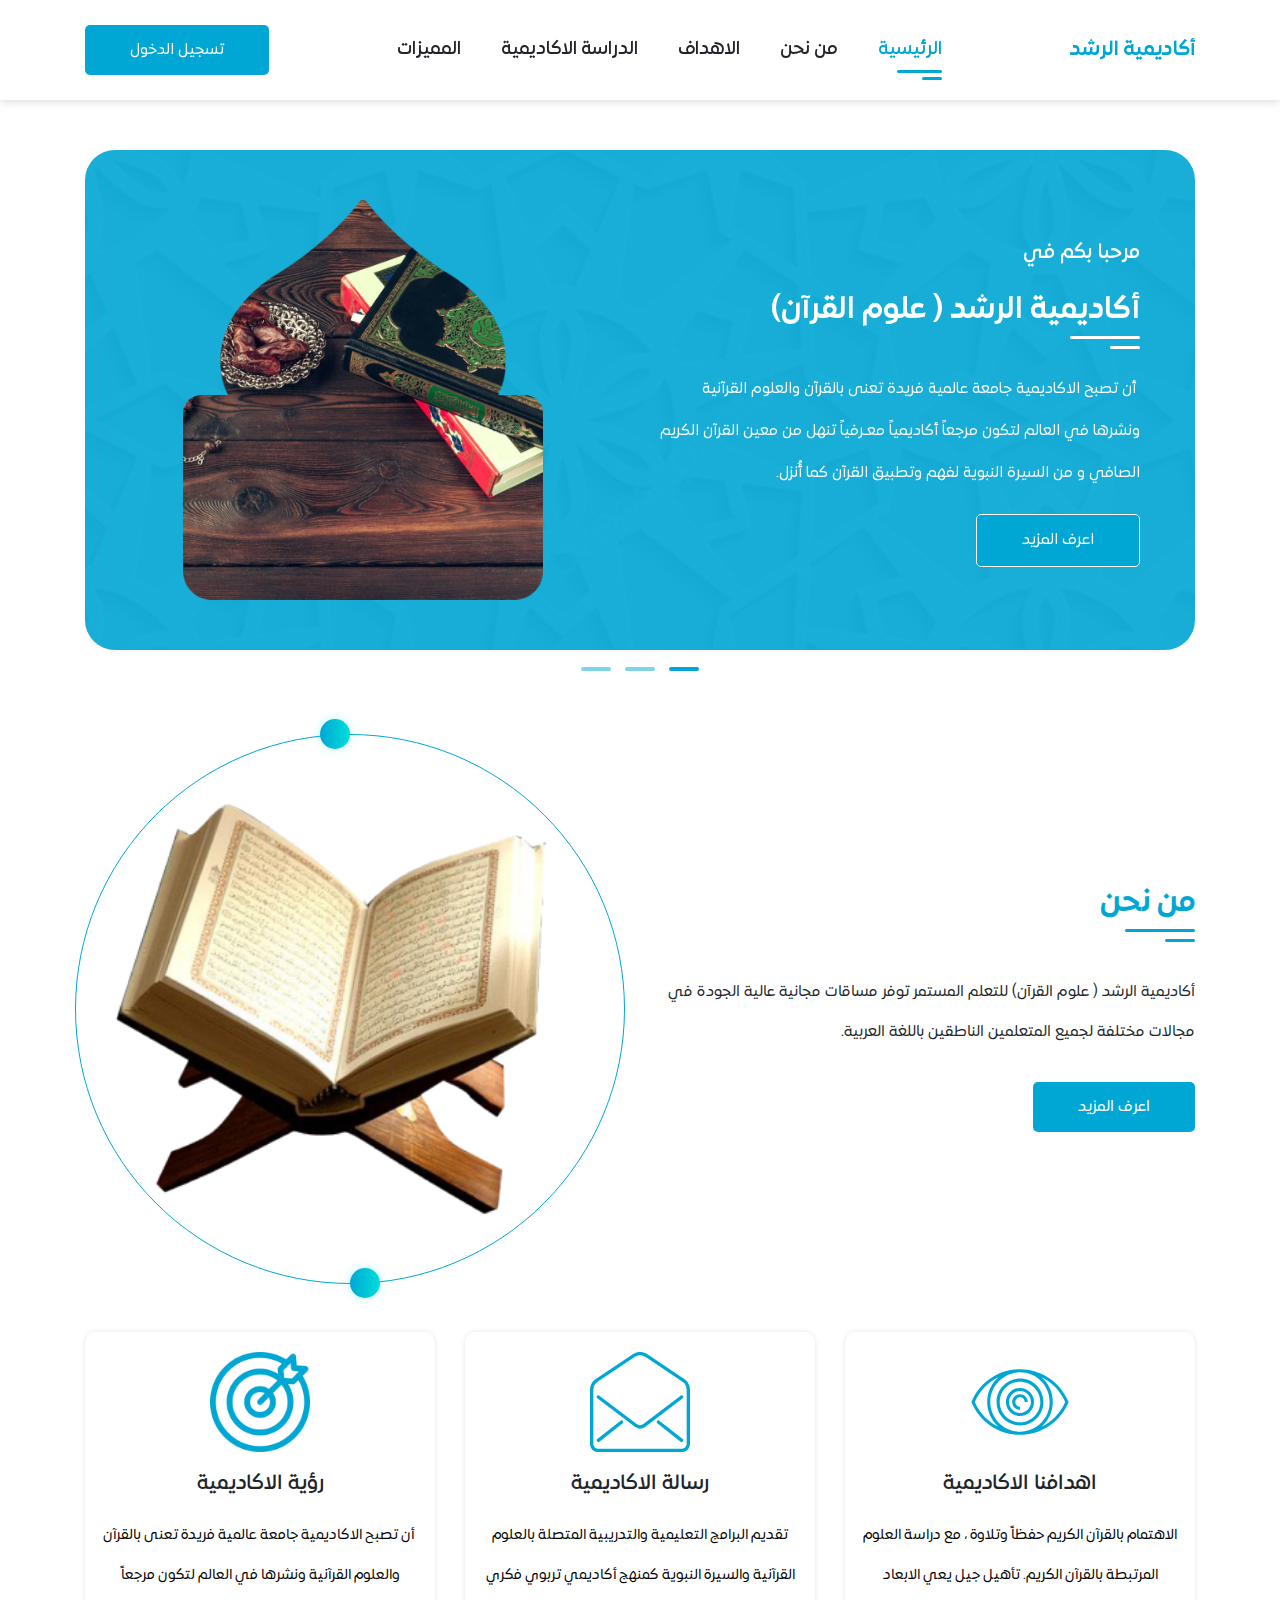
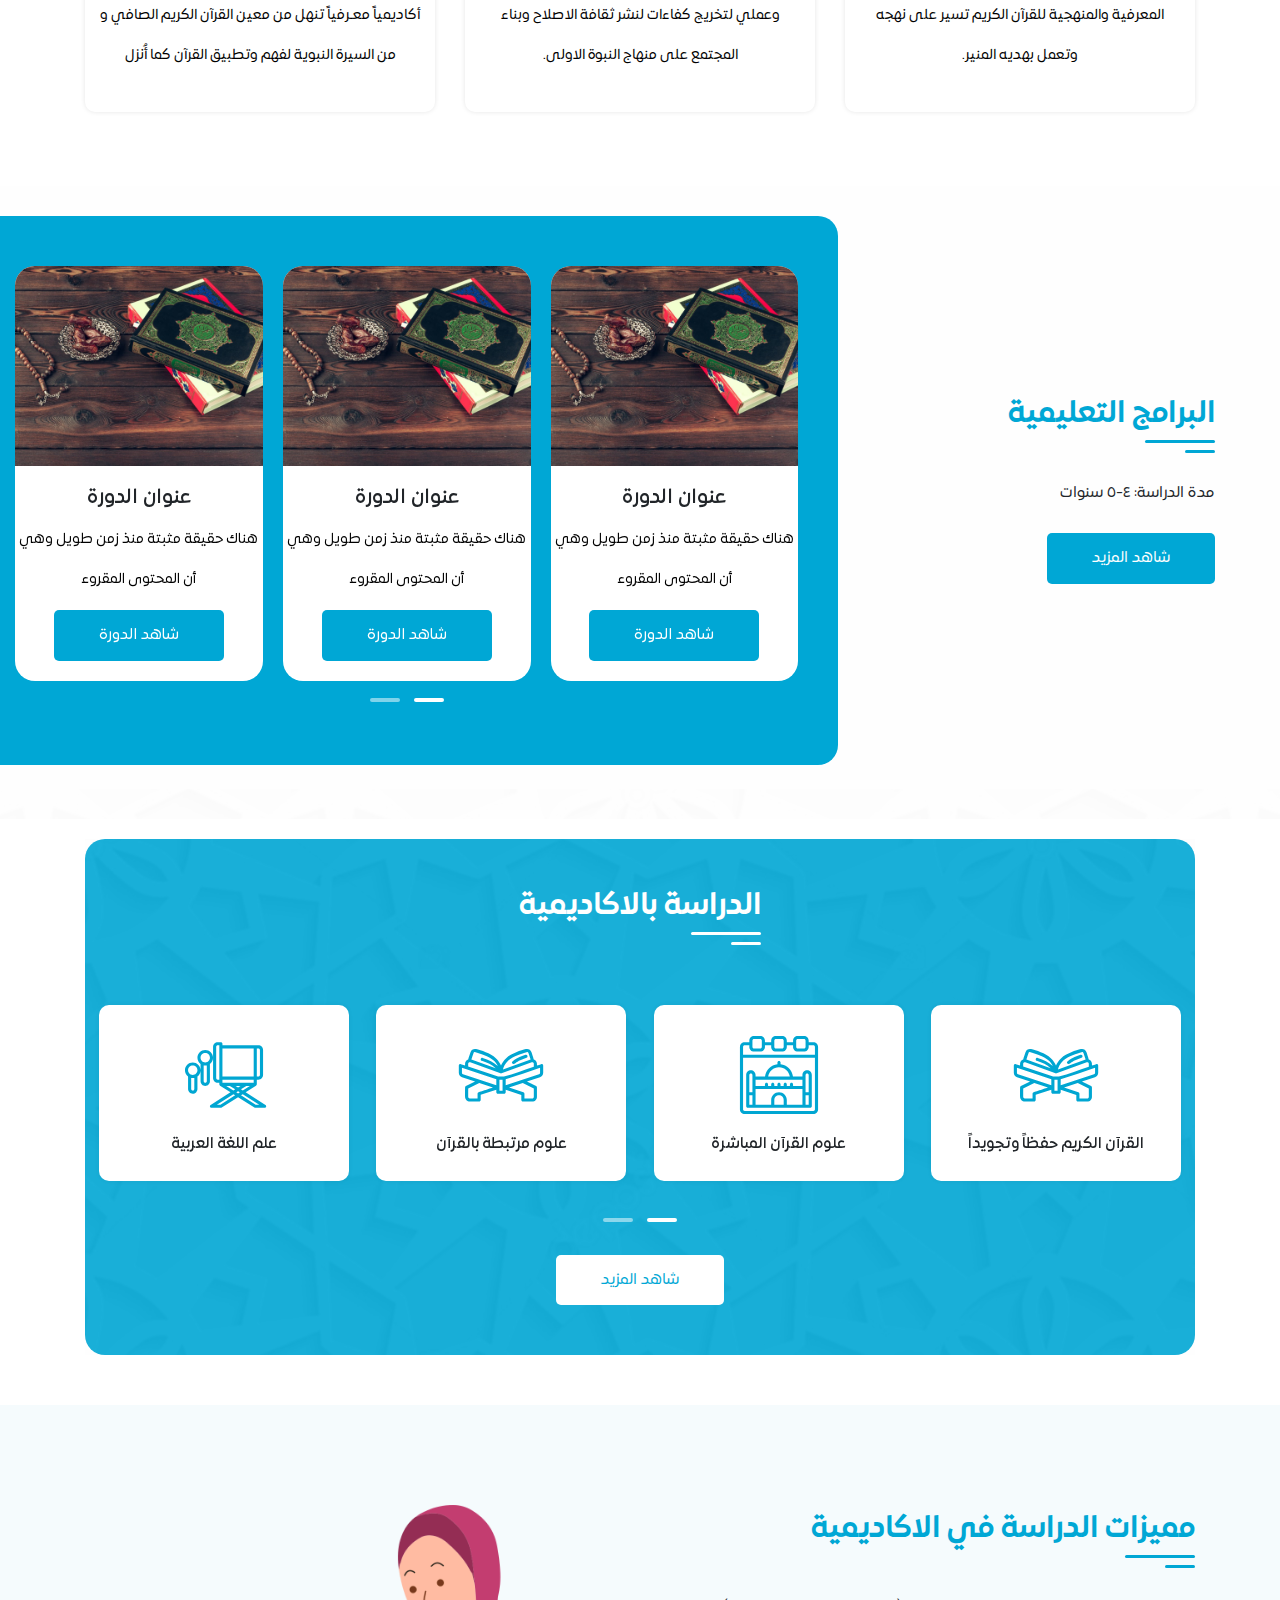
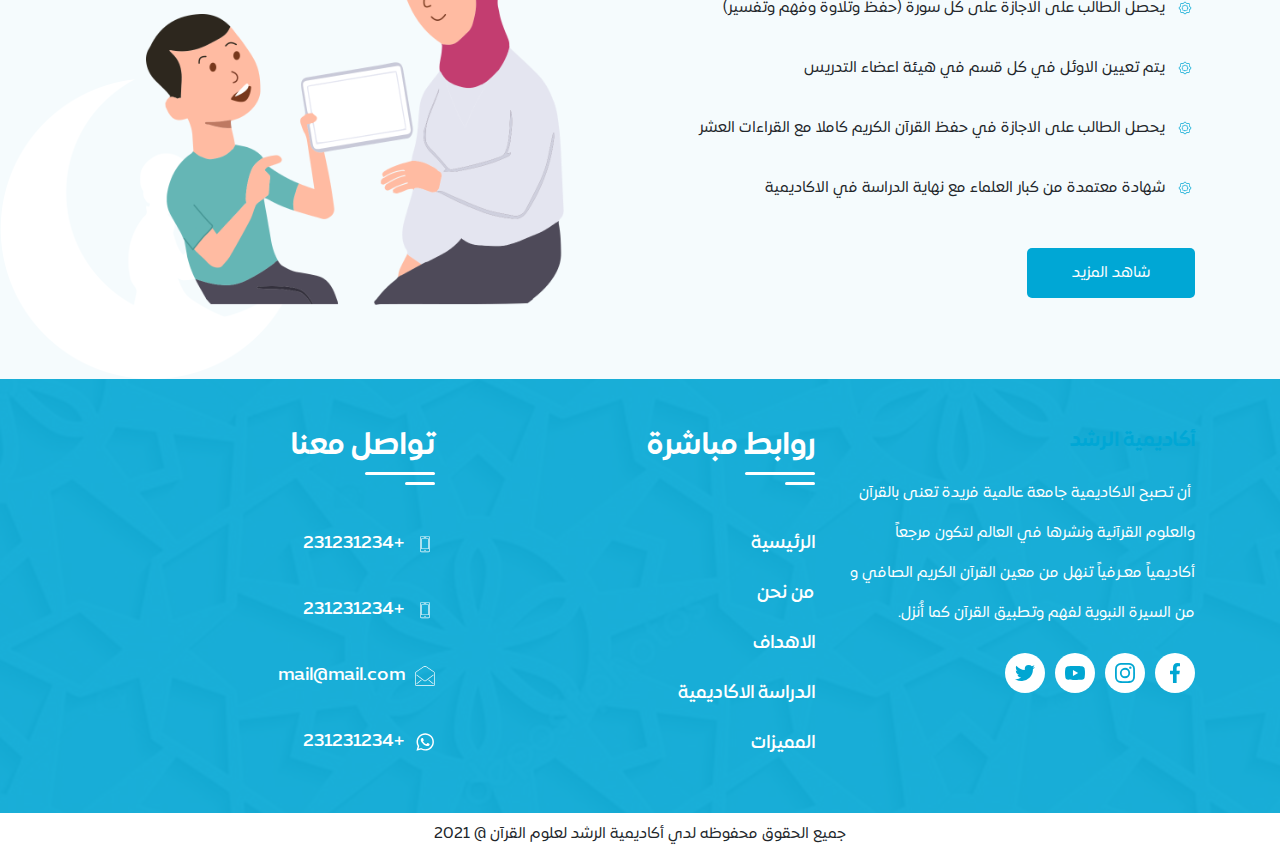
==== commit c2d4b24d: "end changes" ====
--- a/index.html
+++ b/index.html
@@ -46,7 +46,9 @@
                         <span class="line"></span>
                     </div>
                     <a href="#" class="brand-name">
-                        <img src="assets/images/logo.png" alt="" />
+                        <h4>
+                            أكاديمية الرشد
+                        </h4>
                     </a>
                     <ul class="navbar-nav">
                         <li class="nav-item">
@@ -106,7 +108,7 @@
                                     </div>
                                     <div class="col-lg-6 col-md-6 col-12">
                                         <div class="image-content">
-                                            <img src="assets/images/haeder.jpg" alt="">
+                                            <img src="assets/images/features.jpg" alt="">
                                         </div>
                                     </div>
                                 </div>
@@ -133,7 +135,7 @@
                                     </div>
                                     <div class="col-lg-6 col-md-6 col-12">
                                         <div class="image-content">
-                                            <img src="assets/images/haeder.jpg" alt="">
+                                            <img src="assets/images/features.jpg" alt="">
                                         </div>
                                     </div>
                                 </div>
@@ -160,7 +162,7 @@
                                     </div>
                                     <div class="col-lg-6 col-md-6 col-12">
                                         <div class="image-content">
-                                            <img src="assets/images/haeder.jpg" alt="">
+                                            <img src="assets/images/features.jpg" alt="">
                                         </div>
                                     </div>
                                 </div>
@@ -259,7 +261,7 @@
                                     <div class="item">
                                         <div class="box">
                                             <div class="image-content">
-                                                <img src="assets/images/haeder.jpg" alt="">
+                                                <img src="assets/images/features.jpg" alt="">
                                             </div>
                                             <div class="box-content">
                                                 <h4>عنوان الدورة</h4>
@@ -275,7 +277,7 @@
                                     <div class="item">
                                         <div class="box">
                                             <div class="image-content">
-                                                <img src="assets/images/haeder.jpg" alt="">
+                                                <img src="assets/images/features.jpg" alt="">
                                             </div>
                                             <div class="box-content">
                                                 <h4>عنوان الدورة</h4>
@@ -291,7 +293,7 @@
                                     <div class="item">
                                         <div class="box">
                                             <div class="image-content">
-                                                <img src="assets/images/haeder.jpg" alt="">
+                                                <img src="assets/images/features.jpg" alt="">
                                             </div>
                                             <div class="box-content">
                                                 <h4>عنوان الدورة</h4>
@@ -307,7 +309,7 @@
                                     <div class="item">
                                         <div class="box">
                                             <div class="image-content">
-                                                <img src="assets/images/haeder.jpg" alt="">
+                                                <img src="assets/images/features.jpg" alt="">
                                             </div>
                                             <div class="box-content">
                                                 <h4>عنوان الدورة</h4>
@@ -433,7 +435,7 @@
                     <div class="col-lg-4 col-md-6 col-12 mb-4">
                         <div class="content">
                             <a href="#" class="brand-name">
-                                <img src="assets/images/logo.png" alt="">
+                               <h4>أكاديمية الرشد</h4>
                             </a>
                             <p>
                                 
--- a/assets/css/style.css
+++ b/assets/css/style.css
@@ -957,6 +957,13 @@
      object-fit: contain;
 }
 
+.navbar .content .brand-name h4 {
+  font-size: 20px;
+  font-weight: 900;
+  color: #00a7d5;
+  margin: 0px;
+}
+
 .navbar .content .navbar-nav {
   -webkit-box-orient: horizontal;
   -webkit-box-direction: normal;
@@ -1103,8 +1110,8 @@
 header .item .image-content img {
   width: 100%;
   height: 100%;
-  -o-object-fit: contain;
-     object-fit: contain;
+  -o-object-fit: cover;
+     object-fit: cover;
   -webkit-mask-image: url("../images/pattern_shape.png");
           mask-image: url("../images/pattern_shape.png");
   -webkit-mask-size: contain;
@@ -1628,6 +1635,13 @@
   height: 80px;
   -o-object-fit: contain;
      object-fit: contain;
+}
+
+footer .content .brand-name h4 {
+  font-size: 20px;
+  font-weight: 900;
+  color: #00a7d5;
+  margin: 0px;
 }
 
 footer .content p {
--- a/assets/css/media.css
+++ b/assets/css/media.css
@@ -47,8 +47,8 @@
         margin: auto;
     }
     .btn-contain{
-        padding-left: 30px !important;
-        padding-right: 30px !important;
+        padding-left: 20px !important;
+        padding-right: 20px !important;
     }
     header .item .content{
         padding-right: 0px;
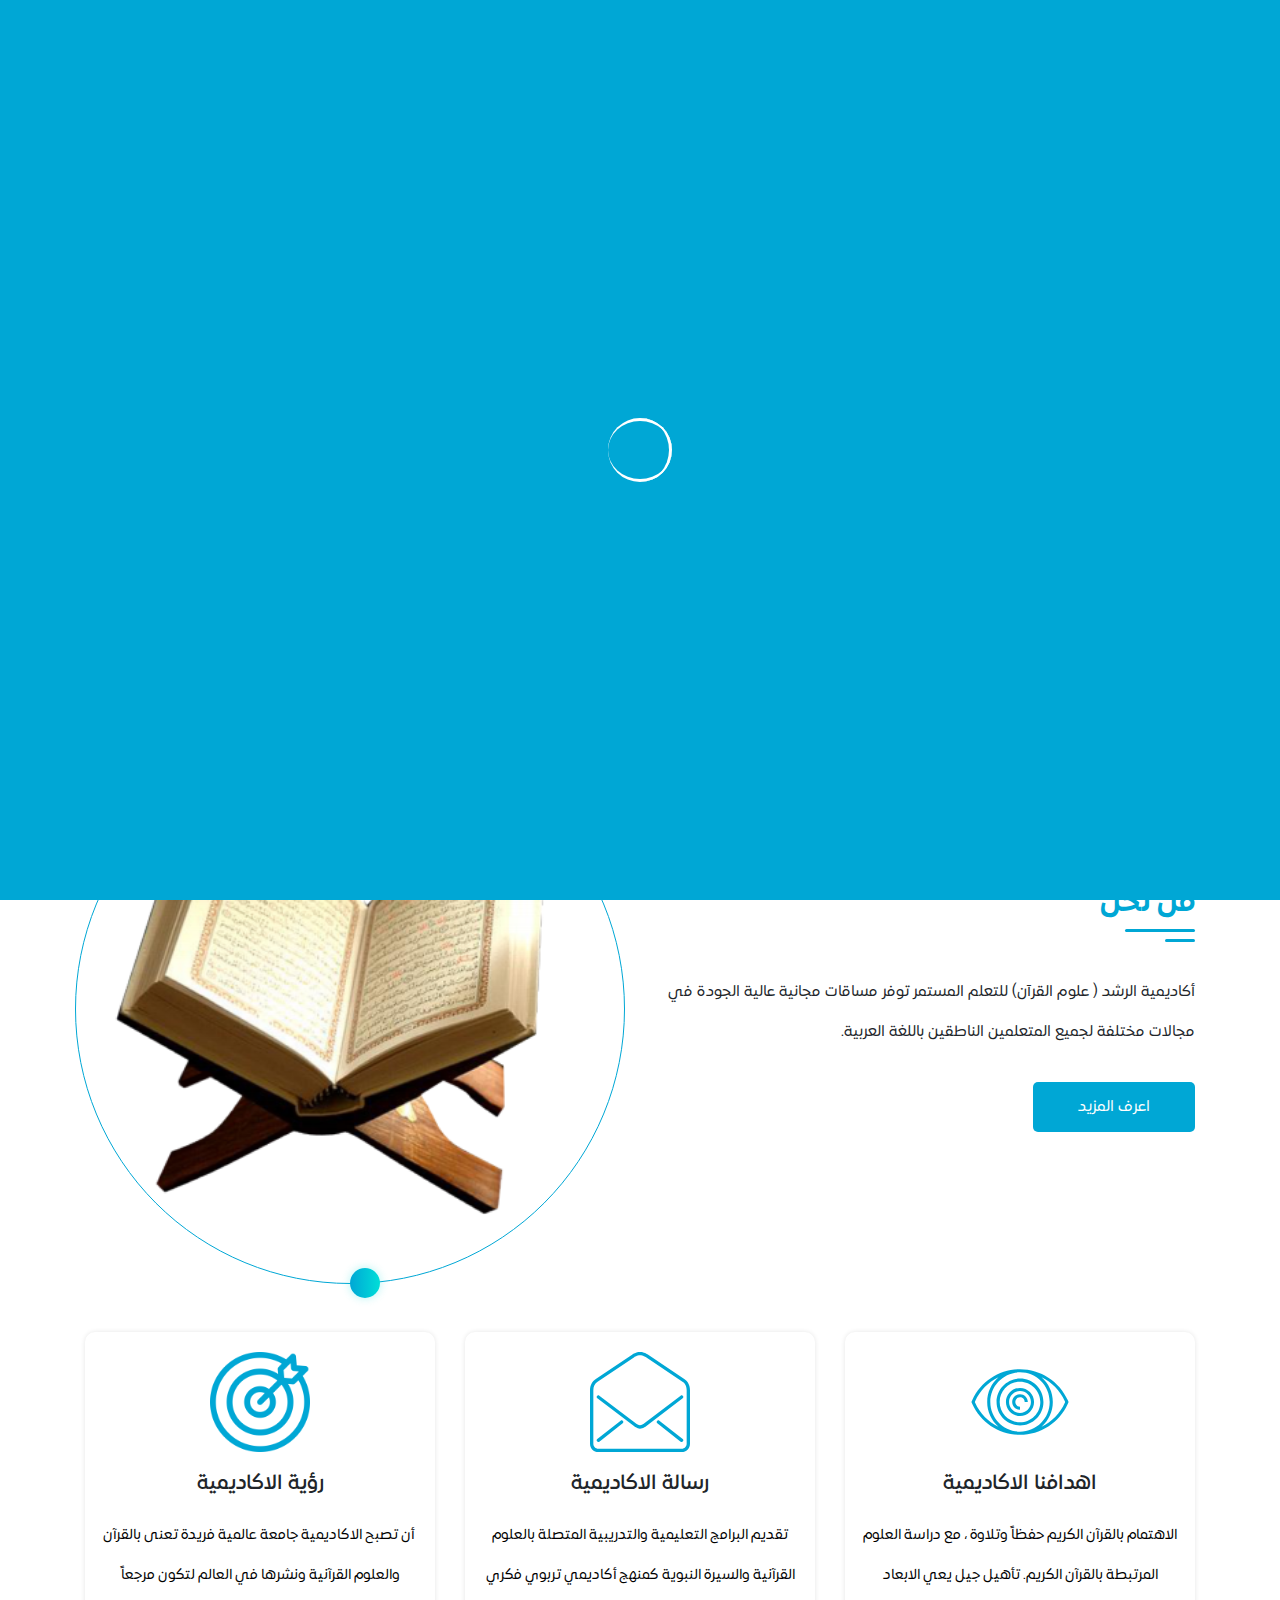
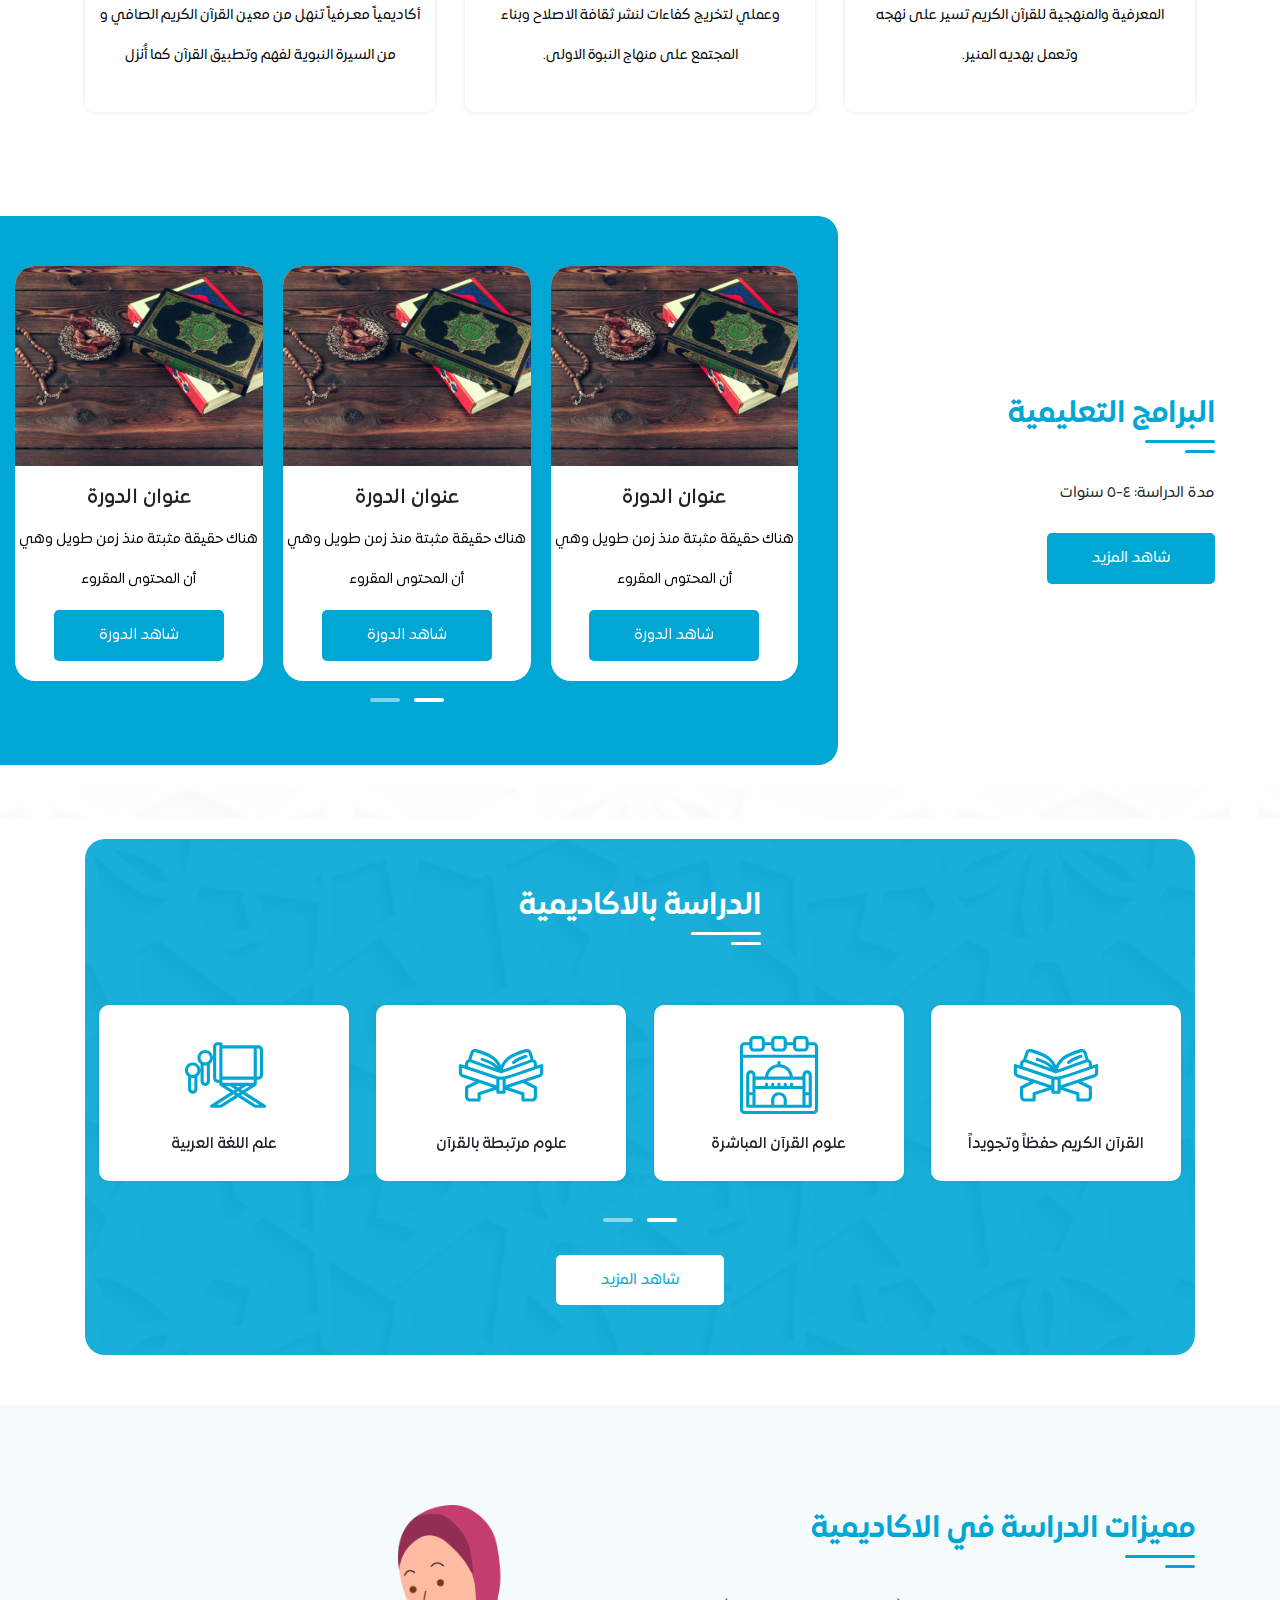
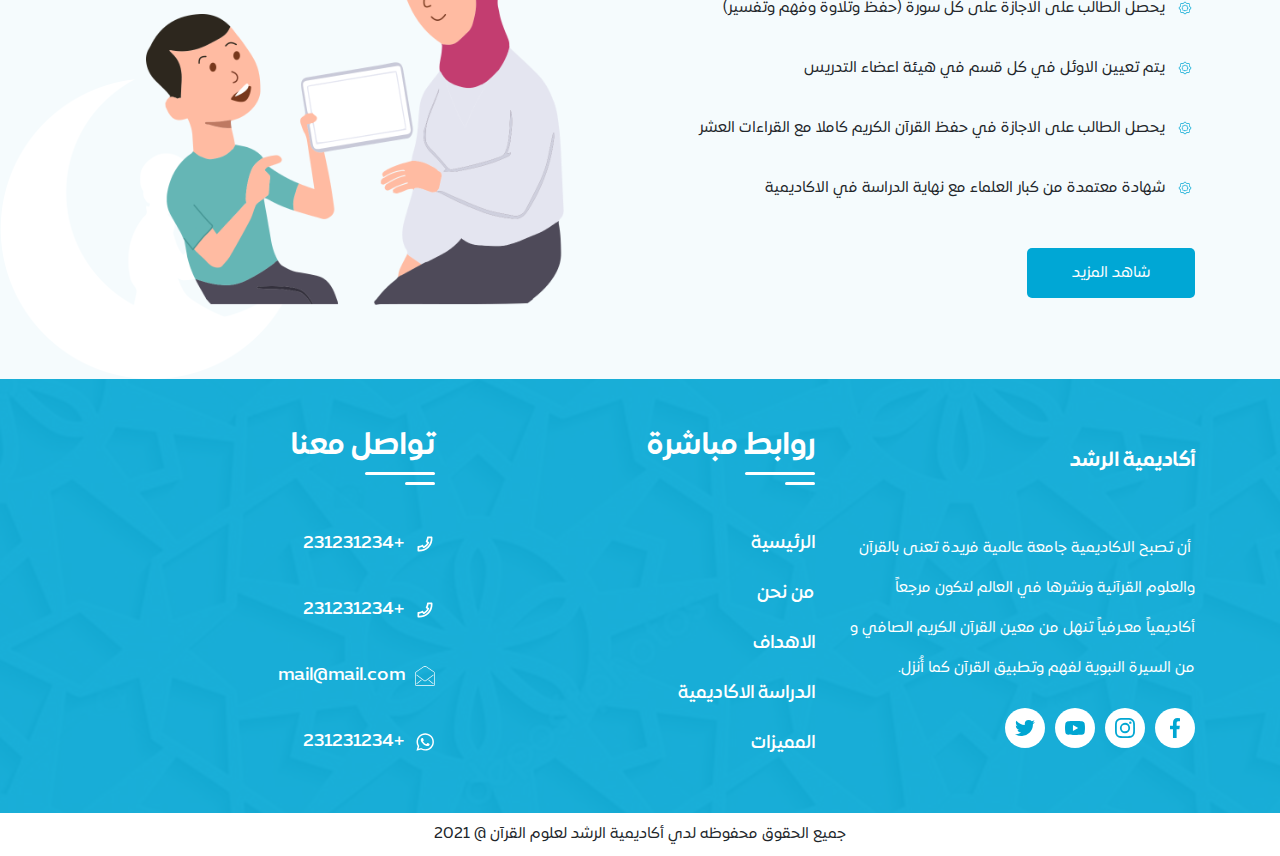
==== commit 3684e6da: "end login , register , reset password , and courses page" ====
--- a/index.html
+++ b/index.html
@@ -67,7 +67,7 @@
                             </a>
                         </li>
                         <li class="nav-item">
-                            <a href="#" class="nav-link">
+                            <a href="courses.html" class="nav-link">
                                 الدراسة الاكاديمية
                             </a>
                         </li>
@@ -77,7 +77,7 @@
                             </a>
                         </li>
                     </ul>
-                    <a href="#" class="btn-contain">
+                    <a href="login.html" class="btn-contain">
                         تسجيل الدخول
                     </a>
                 </div>
@@ -545,15 +545,11 @@
         <!--loading page-->
         <div class="loader">
             <div class="container">
-                 <div class="loading-content">
-                     <div class="drop-water light-blue"></div>
-                     <div class="drop-water light-blue"></div>
-                     <div class="box">
-                         <div class="wave light-blue">
-         
-                         </div>
-                     </div>
-                 </div>
+                <div class="wrapper">
+                    <div class="inner one"></div>
+                    <div class="inner two"></div>
+                    <div class="inner three"></div>
+                </div>
             </div>
         </div>
         <!--Scroll to top button-->
--- a/assets/css/style.css
+++ b/assets/css/style.css
@@ -93,710 +93,6 @@
 
 .overflowNone {
   overflow: hidden;
-}
-
-/***************************** Start Animations *****************************/
-@-webkit-keyframes spinner {
-  0% {
-    -webkit-transform: rotate(0deg) scale3d(0.8, 0.8, 0.8);
-            transform: rotate(0deg) scale3d(0.8, 0.8, 0.8);
-  }
-  100% {
-    -webkit-transform: rotate(360deg) scale3d(1, 1, 1);
-            transform: rotate(360deg) scale3d(1, 1, 1);
-  }
-}
-@keyframes spinner {
-  0% {
-    -webkit-transform: rotate(0deg) scale3d(0.8, 0.8, 0.8);
-            transform: rotate(0deg) scale3d(0.8, 0.8, 0.8);
-  }
-  100% {
-    -webkit-transform: rotate(360deg) scale3d(1, 1, 1);
-            transform: rotate(360deg) scale3d(1, 1, 1);
-  }
-}
-
-@-webkit-keyframes circle {
-  0% {
-    -webkit-transform: rotate(90deg);
-            transform: rotate(90deg);
-  }
-  100% {
-    -webkit-transform: rotate(450deg);
-            transform: rotate(450deg);
-  }
-}
-
-@keyframes circle {
-  0% {
-    -webkit-transform: rotate(90deg);
-            transform: rotate(90deg);
-  }
-  100% {
-    -webkit-transform: rotate(450deg);
-            transform: rotate(450deg);
-  }
-}
-
-@-webkit-keyframes pulse {
-  0% {
-    -webkit-transform: scale3d(1, 1, 1);
-            transform: scale3d(1, 1, 1);
-    opacity: 0;
-  }
-  50% {
-    -webkit-transform: scale3d(0.8, 0.8, 0.8);
-            transform: scale3d(0.8, 0.8, 0.8);
-    opacity: .5;
-  }
-  100% {
-    -webkit-transform: scale3d(1, 1, 1);
-            transform: scale3d(1, 1, 1);
-    opacity: 1;
-  }
-}
-
-@keyframes pulse {
-  0% {
-    -webkit-transform: scale3d(1, 1, 1);
-            transform: scale3d(1, 1, 1);
-    opacity: 0;
-  }
-  50% {
-    -webkit-transform: scale3d(0.8, 0.8, 0.8);
-            transform: scale3d(0.8, 0.8, 0.8);
-    opacity: .5;
-  }
-  100% {
-    -webkit-transform: scale3d(1, 1, 1);
-            transform: scale3d(1, 1, 1);
-    opacity: 1;
-  }
-}
-
-/*dropdown animation*/
-@-webkit-keyframes dropdown-animate {
-  0% {
-    opacity: 0;
-    -webkit-transform: rotateX(-90deg);
-            transform: rotateX(-90deg);
-  }
-  50% {
-    -webkit-transform: rotateX(20deg);
-            transform: rotateX(20deg);
-  }
-  100% {
-    opacity: 1;
-    -webkit-transform: rotateX(0deg);
-            transform: rotateX(0deg);
-  }
-}
-@keyframes dropdown-animate {
-  0% {
-    opacity: 0;
-    -webkit-transform: rotateX(-90deg);
-            transform: rotateX(-90deg);
-  }
-  50% {
-    -webkit-transform: rotateX(20deg);
-            transform: rotateX(20deg);
-  }
-  100% {
-    opacity: 1;
-    -webkit-transform: rotateX(0deg);
-            transform: rotateX(0deg);
-  }
-}
-
-/*rotation animation*/
-@-webkit-keyframes rotation {
-  0% {
-    -webkit-transform: rotate(0deg);
-            transform: rotate(0deg);
-  }
-  50% {
-    -webkit-transform: rotate(10deg);
-            transform: rotate(10deg);
-  }
-  100% {
-    -webkit-transform: rotate(0deg);
-            transform: rotate(0deg);
-  }
-}
-@keyframes rotation {
-  0% {
-    -webkit-transform: rotate(0deg);
-            transform: rotate(0deg);
-  }
-  50% {
-    -webkit-transform: rotate(10deg);
-            transform: rotate(10deg);
-  }
-  100% {
-    -webkit-transform: rotate(0deg);
-            transform: rotate(0deg);
-  }
-}
-
-/*spinner loading page*/
-@-webkit-keyframes spin {
-  0% {
-    -webkit-transform: rotate(0deg);
-    transform: rotate(0deg);
-  }
-  100% {
-    -webkit-transform: rotate(360deg);
-    transform: rotate(360deg);
-  }
-}
-@keyframes spin {
-  0% {
-    -webkit-transform: rotate(0deg);
-    transform: rotate(0deg);
-  }
-  100% {
-    -webkit-transform: rotate(360deg);
-    transform: rotate(360deg);
-  }
-}
-
-/*start the wave animation*/
-@-webkit-keyframes wave {
-  0%,
-  100% {
-    -webkit-clip-path: polygon(0% 45%, 15% 44%, 32% 50%, 54% 60%, 70% 61%, 84% 59%, 100% 52%, 100% 100%, 0% 100%);
-            clip-path: polygon(0% 45%, 15% 44%, 32% 50%, 54% 60%, 70% 61%, 84% 59%, 100% 52%, 100% 100%, 0% 100%);
-  }
-  50% {
-    -webkit-clip-path: polygon(0% 60%, 16% 65%, 34% 66%, 51% 62%, 67% 50%, 84% 45%, 100% 46%, 100% 100%, 0% 100%);
-            clip-path: polygon(0% 60%, 16% 65%, 34% 66%, 51% 62%, 67% 50%, 84% 45%, 100% 46%, 100% 100%, 0% 100%);
-  }
-}
-@keyframes wave {
-  0%,
-  100% {
-    -webkit-clip-path: polygon(0% 45%, 15% 44%, 32% 50%, 54% 60%, 70% 61%, 84% 59%, 100% 52%, 100% 100%, 0% 100%);
-            clip-path: polygon(0% 45%, 15% 44%, 32% 50%, 54% 60%, 70% 61%, 84% 59%, 100% 52%, 100% 100%, 0% 100%);
-  }
-  50% {
-    -webkit-clip-path: polygon(0% 60%, 16% 65%, 34% 66%, 51% 62%, 67% 50%, 84% 45%, 100% 46%, 100% 100%, 0% 100%);
-            clip-path: polygon(0% 60%, 16% 65%, 34% 66%, 51% 62%, 67% 50%, 84% 45%, 100% 46%, 100% 100%, 0% 100%);
-  }
-}
-
-@-webkit-keyframes niceAnimate {
-  0% {
-    -webkit-transform: scaleX(1);
-            transform: scaleX(1);
-  }
-  50% {
-    -webkit-transform: scaleX(0);
-            transform: scaleX(0);
-  }
-  100% {
-    -webkit-transform: scaleX(1);
-            transform: scaleX(1);
-  }
-}
-
-@keyframes niceAnimate {
-  0% {
-    -webkit-transform: scaleX(1);
-            transform: scaleX(1);
-  }
-  50% {
-    -webkit-transform: scaleX(0);
-            transform: scaleX(0);
-  }
-  100% {
-    -webkit-transform: scaleX(1);
-            transform: scaleX(1);
-  }
-}
-
-@-webkit-keyframes translation {
-  0% {
-    -webkit-transform: translateZ(0%);
-            transform: translateZ(0%);
-  }
-  100% {
-    -webkit-transform: translateZ(10%);
-            transform: translateZ(10%);
-  }
-}
-
-@keyframes translation {
-  0% {
-    -webkit-transform: translateZ(0%);
-            transform: translateZ(0%);
-  }
-  100% {
-    -webkit-transform: translateZ(10%);
-            transform: translateZ(10%);
-  }
-}
-
-@-webkit-keyframes rotate-scale-up {
-  0% {
-    -webkit-transform: scale(1) rotateZ(0);
-    transform: scale(1) rotateZ(0);
-  }
-  50% {
-    -webkit-transform: scale(2) rotateZ(180deg);
-    transform: scale(2) rotateZ(180deg);
-  }
-  100% {
-    -webkit-transform: scale(1) rotateZ(360deg);
-    transform: scale(1) rotateZ(360deg);
-  }
-}
-
-@keyframes rotate-scale-up {
-  0% {
-    -webkit-transform: scale(1) rotateZ(0);
-    transform: scale(1) rotateZ(0);
-  }
-  50% {
-    -webkit-transform: scale(2) rotateZ(180deg);
-    transform: scale(2) rotateZ(180deg);
-  }
-  100% {
-    -webkit-transform: scale(1) rotateZ(360deg);
-    transform: scale(1) rotateZ(360deg);
-  }
-}
-
-@-webkit-keyframes vibrate {
-  0% {
-    -webkit-transform: translate(0);
-            transform: translate(0);
-  }
-  20% {
-    -webkit-transform: translate(-10px, 10px);
-            transform: translate(-10px, 10px);
-  }
-  40% {
-    -webkit-transform: translate(-10px, -10px);
-            transform: translate(-10px, -10px);
-  }
-  60% {
-    -webkit-transform: translate(10px, 10px);
-            transform: translate(10px, 10px);
-  }
-  80% {
-    -webkit-transform: translate(10px, -10px);
-            transform: translate(10px, -10px);
-  }
-  100% {
-    -webkit-transform: translate(0);
-            transform: translate(0);
-  }
-}
-
-@keyframes vibrate {
-  0% {
-    -webkit-transform: translate(0);
-            transform: translate(0);
-  }
-  20% {
-    -webkit-transform: translate(-10px, 10px);
-            transform: translate(-10px, 10px);
-  }
-  40% {
-    -webkit-transform: translate(-10px, -10px);
-            transform: translate(-10px, -10px);
-  }
-  60% {
-    -webkit-transform: translate(10px, 10px);
-            transform: translate(10px, 10px);
-  }
-  80% {
-    -webkit-transform: translate(10px, -10px);
-            transform: translate(10px, -10px);
-  }
-  100% {
-    -webkit-transform: translate(0);
-            transform: translate(0);
-  }
-}
-
-@-webkit-keyframes translateX {
-  0%,
-  100% {
-    -webkit-transform: translateX(2px);
-            transform: translateX(2px);
-  }
-  50% {
-    -webkit-transform: translateX(-2px);
-            transform: translateX(-2px);
-  }
-}
-
-@keyframes translateX {
-  0%,
-  100% {
-    -webkit-transform: translateX(2px);
-            transform: translateX(2px);
-  }
-  50% {
-    -webkit-transform: translateX(-2px);
-            transform: translateX(-2px);
-  }
-}
-
-@-webkit-keyframes translateY {
-  0%,
-  100% {
-    -webkit-transform: translateY(2px);
-            transform: translateY(2px);
-  }
-  50% {
-    -webkit-transform: translateY(-2px);
-            transform: translateY(-2px);
-  }
-}
-
-@keyframes translateY {
-  0%,
-  100% {
-    -webkit-transform: translateY(2px);
-            transform: translateY(2px);
-  }
-  50% {
-    -webkit-transform: translateY(-2px);
-            transform: translateY(-2px);
-  }
-}
-
-/*flipping*/
-@-webkit-keyframes flip-in-hor-bottom {
-  0% {
-    -webkit-transform: rotateX(80deg) translate(-50%, -50%);
-            transform: rotateX(80deg) translate(-50%, -50%);
-    opacity: 0;
-  }
-  100% {
-    -webkit-transform: rotateX(0) translate(-50%, -50%);
-            transform: rotateX(0) translate(-50%, -50%);
-    opacity: 1;
-  }
-}
-@keyframes flip-in-hor-bottom {
-  0% {
-    -webkit-transform: rotateX(80deg) translate(-50%, -50%);
-            transform: rotateX(80deg) translate(-50%, -50%);
-    opacity: 0;
-  }
-  100% {
-    -webkit-transform: rotateX(0) translate(-50%, -50%);
-            transform: rotateX(0) translate(-50%, -50%);
-    opacity: 1;
-  }
-}
-
-/*shadow animation*/
-@-webkit-keyframes shadow {
-  0% {
-    -webkit-box-shadow: 0px 0px 35px -4px #00a4e6;
-            box-shadow: 0px 0px 35px -4px #00a4e6;
-    opacity: 0 !important;
-  }
-  100% {
-    -webkit-box-shadow: 0px 0px 35px -4px rgba(0, 164, 230, 0);
-            box-shadow: 0px 0px 35px -4px rgba(0, 164, 230, 0);
-  }
-}
-@keyframes shadow {
-  0% {
-    -webkit-box-shadow: 0px 0px 35px -4px #00a4e6;
-            box-shadow: 0px 0px 35px -4px #00a4e6;
-    opacity: 0 !important;
-  }
-  100% {
-    -webkit-box-shadow: 0px 0px 35px -4px rgba(0, 164, 230, 0);
-            box-shadow: 0px 0px 35px -4px rgba(0, 164, 230, 0);
-  }
-}
-
-/*start rotate*/
-@-webkit-keyframes rotate {
-  0% {
-    border-top-left-radius: 50%;
-    border-top-right-radius: 60%;
-    border-bottom-left-radius: 40%;
-    border-bottom-right-radius: 55%;
-  }
-  25% {
-    border-top-left-radius: 30%;
-    border-top-right-radius: 10%;
-    border-bottom-left-radius: 20%;
-    border-bottom-right-radius: 70%;
-  }
-  50% {
-    border-top-left-radius: 20%;
-    border-top-right-radius: 40%;
-    border-bottom-left-radius: 60%;
-    border-bottom-right-radius: 30%;
-  }
-  75% {
-    border-top-left-radius: 70%;
-    border-top-right-radius: 20%;
-    border-bottom-left-radius: 30%;
-    border-bottom-right-radius: 50%;
-  }
-  100% {
-    border-top-left-radius: 50%;
-    border-top-right-radius: 60%;
-    border-bottom-left-radius: 40%;
-    border-bottom-right-radius: 55%;
-  }
-}
-@keyframes rotate {
-  0% {
-    border-top-left-radius: 50%;
-    border-top-right-radius: 60%;
-    border-bottom-left-radius: 40%;
-    border-bottom-right-radius: 55%;
-  }
-  25% {
-    border-top-left-radius: 30%;
-    border-top-right-radius: 10%;
-    border-bottom-left-radius: 20%;
-    border-bottom-right-radius: 70%;
-  }
-  50% {
-    border-top-left-radius: 20%;
-    border-top-right-radius: 40%;
-    border-bottom-left-radius: 60%;
-    border-bottom-right-radius: 30%;
-  }
-  75% {
-    border-top-left-radius: 70%;
-    border-top-right-radius: 20%;
-    border-bottom-left-radius: 30%;
-    border-bottom-right-radius: 50%;
-  }
-  100% {
-    border-top-left-radius: 50%;
-    border-top-right-radius: 60%;
-    border-bottom-left-radius: 40%;
-    border-bottom-right-radius: 55%;
-  }
-}
-
-@-webkit-keyframes fadeInRight {
-  0% {
-    opacity: 0;
-    -webkit-transform: translateX(-30px);
-            transform: translateX(-30px);
-  }
-  100% {
-    opacity: 1;
-    -webkit-transform: translateX(0);
-            transform: translateX(0);
-  }
-}
-
-@keyframes fadeInRight {
-  0% {
-    opacity: 0;
-    -webkit-transform: translateX(-30px);
-            transform: translateX(-30px);
-  }
-  100% {
-    opacity: 1;
-    -webkit-transform: translateX(0);
-            transform: translateX(0);
-  }
-}
-
-@-webkit-keyframes fadeInLeft {
-  0% {
-    opacity: 0;
-    -webkit-transform: translateX(30px);
-            transform: translateX(30px);
-  }
-  100% {
-    opacity: 1;
-    -webkit-transform: translateX(0);
-            transform: translateX(0);
-  }
-}
-
-@keyframes fadeInLeft {
-  0% {
-    opacity: 0;
-    -webkit-transform: translateX(30px);
-            transform: translateX(30px);
-  }
-  100% {
-    opacity: 1;
-    -webkit-transform: translateX(0);
-            transform: translateX(0);
-  }
-}
-
-@-webkit-keyframes move {
-  25% {
-    opacity: 1;
-  }
-  33% {
-    opacity: 1;
-    -webkit-transform: translateX(30px);
-            transform: translateX(30px);
-  }
-  67% {
-    opacity: 1;
-    -webkit-transform: translateX(40px);
-            transform: translateX(40px);
-  }
-  100% {
-    opacity: 0;
-    -webkit-transform: translateX(55px) scale3d(0.5, 0.5, 0.5);
-            transform: translateX(55px) scale3d(0.5, 0.5, 0.5);
-  }
-}
-
-@keyframes move {
-  25% {
-    opacity: 1;
-  }
-  33% {
-    opacity: 1;
-    -webkit-transform: translateX(30px);
-            transform: translateX(30px);
-  }
-  67% {
-    opacity: 1;
-    -webkit-transform: translateX(40px);
-            transform: translateX(40px);
-  }
-  100% {
-    opacity: 0;
-    -webkit-transform: translateX(55px) scale3d(0.5, 0.5, 0.5);
-            transform: translateX(55px) scale3d(0.5, 0.5, 0.5);
-  }
-}
-
-@-webkit-keyframes clip {
-  0% {
-    -webkit-clip-path: polygon(57% 41%, 100% 0, 52% 46%, 0 100%);
-            clip-path: polygon(57% 41%, 100% 0, 52% 46%, 0 100%);
-  }
-  50% {
-    -webkit-clip-path: polygon(57% 41%, 100% 0, 0 0, 0 100%);
-            clip-path: polygon(57% 41%, 100% 0, 0 0, 0 100%);
-  }
-  100% {
-    -webkit-clip-path: polygon(100% 100%, 100% 0, 0 0, 0 100%);
-            clip-path: polygon(100% 100%, 100% 0, 0 0, 0 100%);
-  }
-}
-
-@keyframes clip {
-  0% {
-    -webkit-clip-path: polygon(57% 41%, 100% 0, 52% 46%, 0 100%);
-            clip-path: polygon(57% 41%, 100% 0, 52% 46%, 0 100%);
-  }
-  50% {
-    -webkit-clip-path: polygon(57% 41%, 100% 0, 0 0, 0 100%);
-            clip-path: polygon(57% 41%, 100% 0, 0 0, 0 100%);
-  }
-  100% {
-    -webkit-clip-path: polygon(100% 100%, 100% 0, 0 0, 0 100%);
-            clip-path: polygon(100% 100%, 100% 0, 0 0, 0 100%);
-  }
-}
-
-@-webkit-keyframes sideClip {
-  0% {
-    -webkit-clip-path: polygon(0 0, 100% 0, 0 0, 0 100%);
-            clip-path: polygon(0 0, 100% 0, 0 0, 0 100%);
-  }
-  50% {
-    -webkit-clip-path: polygon(0 0, 100% 0, 0 100%, 0 100%);
-            clip-path: polygon(0 0, 100% 0, 0 100%, 0 100%);
-  }
-  100% {
-    -webkit-clip-path: polygon(0 0, 100% 0, 100% 100%, 0 100%);
-            clip-path: polygon(0 0, 100% 0, 100% 100%, 0 100%);
-  }
-}
-
-@keyframes sideClip {
-  0% {
-    -webkit-clip-path: polygon(0 0, 100% 0, 0 0, 0 100%);
-            clip-path: polygon(0 0, 100% 0, 0 0, 0 100%);
-  }
-  50% {
-    -webkit-clip-path: polygon(0 0, 100% 0, 0 100%, 0 100%);
-            clip-path: polygon(0 0, 100% 0, 0 100%, 0 100%);
-  }
-  100% {
-    -webkit-clip-path: polygon(0 0, 100% 0, 100% 100%, 0 100%);
-            clip-path: polygon(0 0, 100% 0, 100% 100%, 0 100%);
-  }
-}
-
-@-webkit-keyframes sideClip_2 {
-  0% {
-    -webkit-clip-path: polygon(50% 0%, 100% 0, 100% 60%, 100% 100%, 55% 100%, 31% 100%, 46% 68%, 70% 53%, 60% 26%);
-            clip-path: polygon(50% 0%, 100% 0, 100% 60%, 100% 100%, 55% 100%, 31% 100%, 46% 68%, 70% 53%, 60% 26%);
-  }
-  50% {
-    -webkit-clip-path: polygon(50% 0%, 100% 0, 100% 60%, 100% 100%, 55% 100%, 31% 100%, 46% 68%, 26% 33%, 11% 10%);
-            clip-path: polygon(50% 0%, 100% 0, 100% 60%, 100% 100%, 55% 100%, 31% 100%, 46% 68%, 26% 33%, 11% 10%);
-  }
-  100% {
-    -webkit-clip-path: polygon(0 0, 100% 0, 100% 60%, 100% 100%, 55% 100%, 0 100%, 0 59%, 0 31%, 0 14%);
-            clip-path: polygon(0 0, 100% 0, 100% 60%, 100% 100%, 55% 100%, 0 100%, 0 59%, 0 31%, 0 14%);
-  }
-}
-
-@keyframes sideClip_2 {
-  0% {
-    -webkit-clip-path: polygon(50% 0%, 100% 0, 100% 60%, 100% 100%, 55% 100%, 31% 100%, 46% 68%, 70% 53%, 60% 26%);
-            clip-path: polygon(50% 0%, 100% 0, 100% 60%, 100% 100%, 55% 100%, 31% 100%, 46% 68%, 70% 53%, 60% 26%);
-  }
-  50% {
-    -webkit-clip-path: polygon(50% 0%, 100% 0, 100% 60%, 100% 100%, 55% 100%, 31% 100%, 46% 68%, 26% 33%, 11% 10%);
-            clip-path: polygon(50% 0%, 100% 0, 100% 60%, 100% 100%, 55% 100%, 31% 100%, 46% 68%, 26% 33%, 11% 10%);
-  }
-  100% {
-    -webkit-clip-path: polygon(0 0, 100% 0, 100% 60%, 100% 100%, 55% 100%, 0 100%, 0 59%, 0 31%, 0 14%);
-            clip-path: polygon(0 0, 100% 0, 100% 60%, 100% 100%, 55% 100%, 0 100%, 0 59%, 0 31%, 0 14%);
-  }
-}
-
-@-webkit-keyframes toRightFromLeft {
-  49% {
-    -webkit-transform: translate(100%);
-            transform: translate(100%);
-  }
-  50% {
-    opacity: 0;
-    -webkit-transform: translate(-100%);
-            transform: translate(-100%);
-  }
-  51% {
-    opacity: 1;
-  }
-}
-
-@keyframes toRightFromLeft {
-  49% {
-    -webkit-transform: translate(100%);
-            transform: translate(100%);
-  }
-  50% {
-    opacity: 0;
-    -webkit-transform: translate(-100%);
-            transform: translate(-100%);
-  }
-  51% {
-    opacity: 1;
-  }
 }
 
 .heading {
@@ -846,7 +142,9 @@
   width: -webkit-fit-content;
   width: -moz-fit-content;
   width: fit-content;
-  overflow: hidden;
+  overflow: hidden !important;
+  outline: none;
+  border: 0px;
 }
 
 .btn-contain::After, .btn-contain::before {
@@ -893,6 +191,16 @@
           box-shadow: 0px 0px 10px rgba(0, 0, 0, 0.2);
 }
 
+.navbar.center {
+  padding: 25px 0px;
+}
+
+.navbar.center .content {
+  -webkit-box-pack: center !important;
+      -ms-flex-pack: center !important;
+          justify-content: center !important;
+}
+
 .navbar .content {
   width: 100%;
   display: -webkit-box;
@@ -1029,22 +337,15 @@
   height: 60px;
 }
 
-header {
-  width: 100%;
-  padding: 150px 0px 0px;
+footer {
+  width: 100%;
+  padding: 50px 0px 30px 0px;
+  background-color: #00a7d5;
   position: relative;
-}
-
-header .item {
-  background-color: #00a7d5;
-  border-radius: 30px;
-  width: 100%;
-  padding: 50px 0px;
-  position: relative;
-  z-index: 99;
-}
-
-header .item::after {
+  z-index: 9;
+}
+
+footer::after {
   content: '';
   position: absolute;
   width: 100%;
@@ -1056,571 +357,6 @@
   opacity: .1;
 }
 
-header .item .content {
-  width: 100%;
-  height: 100%;
-  display: -webkit-box;
-  display: -ms-flexbox;
-  display: flex;
-  -webkit-box-orient: vertical;
-  -webkit-box-direction: normal;
-      -ms-flex-direction: column;
-          flex-direction: column;
-  -webkit-box-pack: center;
-      -ms-flex-pack: center;
-          justify-content: center;
-  padding-right: 40px;
-}
-
-header .item .content h4 {
-  color: #fff;
-  font-size: 20px;
-  font-weight: 700;
-  line-height: 2.5rem;
-  margin-bottom: 20px;
-}
-
-header .item .content .heading {
-  color: #fff !important;
-  margin: unset !important;
-}
-
-header .item .content .heading::after, header .item .content .heading::before {
-  background-color: #fff;
-}
-
-header .item .content p {
-  color: #f9f9f9;
-  font-size: 15px;
-  font-weight: 500;
-  line-height: 2.6rem;
-  margin: 20px 0px;
-}
-
-header .item .content .btn-contain {
-  border: 1px solid #fff;
-}
-
-header .item .image-content {
-  width: 100%;
-  height: 400px;
-  overflow: hidden;
-}
-
-header .item .image-content img {
-  width: 100%;
-  height: 100%;
-  -o-object-fit: cover;
-     object-fit: cover;
-  -webkit-mask-image: url("../images/pattern_shape.png");
-          mask-image: url("../images/pattern_shape.png");
-  -webkit-mask-size: contain;
-          mask-size: contain;
-  -webkit-mask-position: center;
-          mask-position: center;
-  -webkit-mask-repeat: no-repeat;
-          mask-repeat: no-repeat;
-  vertical-align: middle;
-}
-
-.about-us {
-  width: 100%;
-  padding: 50px 0px 50px 0px;
-  overflow: hidden;
-  background-color: #fff;
-}
-
-.about-us .contnent {
-  width: 100%;
-  height: 100%;
-  display: -webkit-box;
-  display: -ms-flexbox;
-  display: flex;
-  -webkit-box-orient: vertical;
-  -webkit-box-direction: normal;
-      -ms-flex-direction: column;
-          flex-direction: column;
-  -webkit-box-pack: center;
-      -ms-flex-pack: center;
-          justify-content: center;
-}
-
-.about-us .contnent .heading {
-  margin: unset;
-  color: #00a7d5;
-}
-
-.about-us .contnent p {
-  color: #212529;
-  font-size: 15px;
-  font-weight: 500;
-  line-height: 2.5rem;
-  margin: 30px 0px;
-}
-
-.about-us .box {
-  width: 100%;
-  height: 100%;
-  background-color: #fff;
-  border-radius: 10px;
-  -webkit-box-shadow: 0px 0px 5px rgba(0, 0, 0, 0.1);
-          box-shadow: 0px 0px 5px rgba(0, 0, 0, 0.1);
-  display: -webkit-box;
-  display: -ms-flexbox;
-  display: flex;
-  -webkit-box-orient: vertical;
-  -webkit-box-direction: normal;
-      -ms-flex-direction: column;
-          flex-direction: column;
-  padding: 20px 15px;
-  -webkit-box-pack: center;
-      -ms-flex-pack: center;
-          justify-content: center;
-  -webkit-box-align: center;
-      -ms-flex-align: center;
-          align-items: center;
-  -ms-flex-line-pack: center;
-      align-content: center;
-  text-align: center;
-}
-
-.about-us .box img {
-  width: 100px;
-  height: 100px;
-  -o-object-fit: contain;
-     object-fit: contain;
-  -webkit-filter: invert(43%) sepia(74%) saturate(1384%) hue-rotate(160deg) brightness(96%) contrast(101%);
-          filter: invert(43%) sepia(74%) saturate(1384%) hue-rotate(160deg) brightness(96%) contrast(101%);
-}
-
-.about-us .box .box-content {
-  width: 100%;
-  padding-top: 20px;
-}
-
-.about-us .box .box-content h4 {
-  color: #212529;
-  font-size: 20px;
-  font-weight: 600;
-  margin-bottom: 20px;
-}
-
-.about-us .box .box-content p {
-  color: #000;
-  font-size: 14px;
-  font-weight: 500;
-  line-height: 2.5rem;
-}
-
-.about-us .image-content {
-  width: 550px;
-  height: 550px;
-  border: 1px solid #00a7d5;
-  border-radius: 50%;
-  position: relative;
-  z-index: 9;
-}
-
-.about-us .image-content::after {
-  content: '';
-  position: absolute;
-  width: 90%;
-  height: 90%;
-  background-size: 50% 50%;
-  background-repeat: repeat;
-  background-position: center;
-  top: 50%;
-  left: 50%;
-  -webkit-transform: translate(-50%, -50%);
-          transform: translate(-50%, -50%);
-  border-radius: 50%;
-  z-index: -1;
-}
-
-.about-us .image-content .img-circle {
-  position: absolute;
-  width: 100%;
-  height: 100%;
-  top: 0%;
-  left: 0%;
-  -webkit-animation: circle 15s cubic-bezier(0.68, -0.55, 0.27, 1.55) infinite;
-          animation: circle 15s cubic-bezier(0.68, -0.55, 0.27, 1.55) infinite;
-}
-
-.about-us .image-content .img-circle .circle-1, .about-us .image-content .img-circle .circle-2 {
-  display: block;
-  -webkit-box-shadow: 0px 0px 10px 0px rgba(0, 222, 216, 0.3);
-          box-shadow: 0px 0px 10px 0px rgba(0, 222, 216, 0.3);
-  background: -webkit-gradient(linear, right top, left top, from(#00ded8), to(#00a7d5));
-  background: linear-gradient(to left, #00ded8, #00a7d5);
-  width: 30px;
-  height: 30px;
-  border-radius: 100%;
-  position: absolute;
-}
-
-.about-us .image-content .img-circle .circle-2 {
-  top: -16px;
-  right: 50%;
-}
-
-.about-us .image-content .img-circle .circle-1 {
-  bottom: -15px;
-  left: 50%;
-}
-
-.about-us .image-content img {
-  width: 100%;
-  height: 100%;
-  -o-object-fit: contain;
-     object-fit: contain;
-  vertical-align: middle;
-  position: relative;
-  z-index: 8;
-}
-
-.projects {
-  width: 100%;
-  padding: 30px 0px;
-  background-color: #fefefe;
-  position: relative;
-  z-index: 9;
-  overflow: hidden;
-}
-
-.projects::after {
-  content: '';
-  position: absolute;
-  width: 100%;
-  height: 100%;
-  background: url("../images/pattern.jpg");
-  opacity: .06;
-  background-size: cover;
-  background-repeat: no-repeat;
-  background-position: center;
-  z-index: -1;
-}
-
-.projects .content {
-  width: 100%;
-  height: 100%;
-  display: -webkit-box;
-  display: -ms-flexbox;
-  display: flex;
-  -webkit-box-orient: vertical;
-  -webkit-box-direction: normal;
-      -ms-flex-direction: column;
-          flex-direction: column;
-  -webkit-box-pack: center;
-      -ms-flex-pack: center;
-          justify-content: center;
-  padding-right: 50px;
-}
-
-.projects .content .heading {
-  margin: unset !important;
-}
-
-.projects .content p {
-  color: #212529;
-  font-size: 15px;
-  font-weight: 500;
-  line-height: 2.5rem;
-  margin: 20px 0px;
-}
-
-.projects .project-contain {
-  width: 100%;
-  padding: 50px 40px 50px 0px;
-  position: relative;
-  border-radius: 0px 20px 20px 0px;
-  z-index: 9;
-}
-
-.projects .project-contain .owl-theme .owl-dots .owl-dot span, .projects .project-contain .owl-theme .owl-dots .owl-dot.active span, .projects .project-contain .owl-theme .owl-dots .owl-dot:hover span {
-  background-color: #fff;
-}
-
-.projects .project-contain::before {
-  content: '';
-  position: absolute;
-  width: 150%;
-  height: 100%;
-  background-color: #00a7d5;
-  border-radius: 0px 20px 20px 0px;
-  z-index: -1;
-  top: 0;
-  left: -50% !important;
-}
-
-.projects .project-contain .box {
-  width: 100%;
-  border-radius: 20px;
-  overflow: hidden;
-  background-color: #fff;
-}
-
-.projects .project-contain .box .image-content {
-  width: 100%;
-  height: 200px;
-}
-
-.projects .project-contain .box .image-content img {
-  width: 100%;
-  height: 100%;
-  -o-object-fit: cover;
-     object-fit: cover;
-  -o-object-position: center;
-     object-position: center;
-}
-
-.projects .project-contain .box .box-content {
-  width: 100%;
-  padding: 20px 0px;
-  text-align: center;
-  display: -webkit-box;
-  display: -ms-flexbox;
-  display: flex;
-  -webkit-box-orient: vertical;
-  -webkit-box-direction: normal;
-      -ms-flex-direction: column;
-          flex-direction: column;
-  -webkit-box-pack: center;
-      -ms-flex-pack: center;
-          justify-content: center;
-  -webkit-box-align: center;
-      -ms-flex-align: center;
-          align-items: center;
-  -ms-flex-line-pack: center;
-      align-content: center;
-}
-
-.projects .project-contain .box .box-content h4 {
-  color: #212529;
-  font-size: 20px;
-  font-weight: 700;
-  margin-bottom: 10px;
-}
-
-.projects .project-contain .box .box-content p {
-  color: #000;
-  font-size: 14px;
-  font-weight: 500;
-  line-height: 2.5rem;
-  margin-bottom: 10px;
-}
-
-.secience {
-  width: 100%;
-  padding: 20px 0px 50px 0px;
-}
-
-.secience .content {
-  width: 100%;
-  padding: 50px 0px;
-  background-color: #00a7d5;
-  border-radius: 20px;
-  position: relative;
-  display: -webkit-box;
-  display: -ms-flexbox;
-  display: flex;
-  -webkit-box-orient: vertical;
-  -webkit-box-direction: normal;
-      -ms-flex-direction: column;
-          flex-direction: column;
-  -webkit-box-pack: center;
-      -ms-flex-pack: center;
-          justify-content: center;
-  -webkit-box-align: center;
-      -ms-flex-align: center;
-          align-items: center;
-  -ms-flex-line-pack: center;
-      align-content: center;
-  z-index: 9;
-}
-
-.secience .content::after {
-  content: '';
-  position: absolute;
-  width: 100%;
-  height: 100%;
-  background: url("../images/pattern.jpg");
-  top: 0;
-  left: 0;
-  z-index: -1;
-  opacity: .1;
-}
-
-.secience .content .heading {
-  color: #fff;
-  margin: 0px auto 40px;
-}
-
-.secience .content .heading::after, .secience .content .heading::before {
-  background-color: #fff;
-}
-
-.secience .content .btn-contain {
-  background-color: #fff;
-  color: #00a7d5 !important;
-  margin: 20px auto 0px !important;
-}
-
-.secience .content .btn-contain::after, .secience .content .btn-contain::before {
-  background: #fefefe;
-}
-
-.secience .owl-theme .owl-dots .owl-dot span, .secience .owl-theme .owl-dots .owl-dot.active span, .secience .owl-theme .owl-dots .owl-dot:hover span {
-  background-color: #fff;
-}
-
-.secience .owl-stage {
-  padding: 20px 0px;
-}
-
-.secience .box {
-  width: 90%;
-  margin: auto;
-  padding: 20px 10px;
-  text-align: center;
-  border-radius: 10px;
-  -webkit-box-shadow: 0px 0px 5px rgba(33, 37, 41, 0.05);
-          box-shadow: 0px 0px 5px rgba(33, 37, 41, 0.05);
-  background-color: #fff;
-  -webkit-transition: all .4s linear;
-  transition: all .4s linear;
-}
-
-.secience .box img {
-  width: 100px;
-  height: 100px;
-  -o-object-fit: contain;
-     object-fit: contain;
-  -o-object-position: center;
-     object-position: center;
-  margin: auto;
-  -webkit-filter: invert(48%) sepia(42%) saturate(3492%) hue-rotate(160deg) brightness(96%) contrast(101%);
-          filter: invert(48%) sepia(42%) saturate(3492%) hue-rotate(160deg) brightness(96%) contrast(101%);
-}
-
-.secience .box h4 {
-  color: #212529;
-  margin-top: 10px;
-  font-weight: 700;
-  font-size: 15px;
-}
-
-.secience .box:hover {
-  -webkit-transform: translateY(-10px);
-          transform: translateY(-10px);
-}
-
-.features {
-  width: 100%;
-  padding: 100px 0px 50px 0px;
-  background-color: #f5fbfd;
-  position: relative;
-  z-index: 9;
-}
-
-.features::After {
-  content: '';
-  position: absolute;
-  width: 300px;
-  height: 300px;
-  background: url("../images/project_pattern.png");
-  background-size: contain;
-  background-repeat: no-repeat;
-  background-position: left bottom;
-  bottom: 0;
-  left: 0;
-  z-index: -1;
-}
-
-.features .content {
-  width: 100%;
-  height: 100%;
-  display: -webkit-box;
-  display: -ms-flexbox;
-  display: flex;
-  -webkit-box-orient: vertical;
-  -webkit-box-direction: normal;
-      -ms-flex-direction: column;
-          flex-direction: column;
-  -webkit-box-pack: center;
-      -ms-flex-pack: center;
-          justify-content: center;
-}
-
-.features .content .heading {
-  margin: unset;
-}
-
-.features .content ul {
-  margin: 20px 0px;
-}
-
-.features .content ul li {
-  margin-bottom: 20px;
-  padding: 0px 30px 0px 0px;
-  position: relative;
-  color: #212529;
-  font-size: 15px;
-  font-weight: 500;
-  line-height: 2.5rem;
-}
-
-.features .content ul li::After {
-  content: '';
-  position: absolute;
-  width: 20px;
-  height: 20px;
-  background: url("../images/list_icon.svg");
-  background-size: contain;
-  background-position: center;
-  background-repeat: no-repeat;
-  top: 50%;
-  right: 0px;
-  -webkit-transform: translateY(-50%);
-          transform: translateY(-50%);
-  -webkit-filter: invert(48%) sepia(42%) saturate(3492%) hue-rotate(160deg) brightness(96%) contrast(101%);
-          filter: invert(48%) sepia(42%) saturate(3492%) hue-rotate(160deg) brightness(96%) contrast(101%);
-}
-
-.features .image-content {
-  width: 100%;
-  height: 400px;
-  overflow: hidden;
-}
-
-.features .image-content img {
-  width: 100%;
-  height: 100%;
-  -o-object-fit: contain;
-     object-fit: contain;
-  vertical-align: middle;
-}
-
-footer {
-  width: 100%;
-  padding: 50px 0px 30px 0px;
-  background-color: #00a7d5;
-  position: relative;
-  z-index: 9;
-}
-
-footer::after {
-  content: '';
-  position: absolute;
-  width: 100%;
-  height: 100%;
-  background: url("../images/pattern.jpg");
-  top: 0;
-  left: 0;
-  z-index: -1;
-  opacity: .1;
-}
-
 footer .content .heading {
   color: #fff;
   margin: unset !important;
@@ -1640,8 +376,9 @@
 footer .content .brand-name h4 {
   font-size: 20px;
   font-weight: 900;
-  color: #00a7d5;
+  color: #fff !important;
   margin: 0px;
+  padding: 20px 0px 35px;
 }
 
 footer .content p {
@@ -1814,4 +551,2228 @@
   -webkit-transition: all .4s linear;
   transition: all .4s linear;
 }
+
+/*start loader*/
+.loader {
+  width: 100%;
+  height: 100vh;
+  background-color: #00a7d5;
+  display: -webkit-box;
+  display: -ms-flexbox;
+  display: flex;
+  -webkit-box-pack: center;
+      -ms-flex-pack: center;
+          justify-content: center;
+  -webkit-box-align: center;
+      -ms-flex-align: center;
+          align-items: center;
+  -ms-flex-line-pack: center;
+      align-content: center;
+  position: fixed;
+  top: 0;
+  left: 0;
+  z-index: 999999;
+}
+
+.loader .wrapper {
+  position: absolute;
+  top: calc(50% - 32px);
+  left: calc(50% - 32px);
+  width: 64px;
+  height: 64px;
+  border-radius: 50%;
+  -webkit-perspective: 800px;
+          perspective: 800px;
+}
+
+.loader .wrapper .inner {
+  position: absolute;
+  -webkit-box-sizing: border-box;
+          box-sizing: border-box;
+  width: 100%;
+  height: 100%;
+  border-radius: 50%;
+}
+
+.loader .wrapper .inner.one {
+  left: 0%;
+  top: 0%;
+  -webkit-animation: rotate-one 1s linear infinite;
+          animation: rotate-one 1s linear infinite;
+  border-bottom: 3px solid #fff;
+}
+
+.loader .wrapper .inner.two {
+  right: 0%;
+  top: 0%;
+  -webkit-animation: rotate-two 1s linear infinite;
+          animation: rotate-two 1s linear infinite;
+  border-right: 3px solid #fff;
+}
+
+.loader .wrapper .inner.three {
+  right: 0%;
+  bottom: 0%;
+  -webkit-animation: rotate-three 1s linear infinite;
+          animation: rotate-three 1s linear infinite;
+  border-top: 3px solid #fff;
+}
+
+.loader.hidden {
+  -webkit-animation: loaderSlideDown 1s;
+          animation: loaderSlideDown 1s;
+  -webkit-animation-fill-mode: forwards;
+          animation-fill-mode: forwards;
+}
+
+/***************************** Start Animations *****************************/
+@-webkit-keyframes rotate-one {
+  0% {
+    -webkit-transform: rotateX(35deg) rotateY(-45deg) rotateZ(0deg);
+            transform: rotateX(35deg) rotateY(-45deg) rotateZ(0deg);
+  }
+  100% {
+    -webkit-transform: rotateX(35deg) rotateY(-45deg) rotateZ(360deg);
+            transform: rotateX(35deg) rotateY(-45deg) rotateZ(360deg);
+  }
+}
+@keyframes rotate-one {
+  0% {
+    -webkit-transform: rotateX(35deg) rotateY(-45deg) rotateZ(0deg);
+            transform: rotateX(35deg) rotateY(-45deg) rotateZ(0deg);
+  }
+  100% {
+    -webkit-transform: rotateX(35deg) rotateY(-45deg) rotateZ(360deg);
+            transform: rotateX(35deg) rotateY(-45deg) rotateZ(360deg);
+  }
+}
+
+@-webkit-keyframes loaderSlideDown {
+  0% {
+    opacity: 1;
+    -webkit-transform: translateY(0);
+            transform: translateY(0);
+  }
+  100% {
+    opacity: 0;
+    -webkit-transform: translateY(100%);
+            transform: translateY(100%);
+    display: none;
+  }
+}
+
+@keyframes loaderSlideDown {
+  0% {
+    opacity: 1;
+    -webkit-transform: translateY(0);
+            transform: translateY(0);
+  }
+  100% {
+    opacity: 0;
+    -webkit-transform: translateY(100%);
+            transform: translateY(100%);
+    display: none;
+  }
+}
+
+@-webkit-keyframes rotate-two {
+  0% {
+    -webkit-transform: rotateX(50deg) rotateY(10deg) rotateZ(0deg);
+            transform: rotateX(50deg) rotateY(10deg) rotateZ(0deg);
+  }
+  100% {
+    -webkit-transform: rotateX(50deg) rotateY(10deg) rotateZ(360deg);
+            transform: rotateX(50deg) rotateY(10deg) rotateZ(360deg);
+  }
+}
+
+@keyframes rotate-two {
+  0% {
+    -webkit-transform: rotateX(50deg) rotateY(10deg) rotateZ(0deg);
+            transform: rotateX(50deg) rotateY(10deg) rotateZ(0deg);
+  }
+  100% {
+    -webkit-transform: rotateX(50deg) rotateY(10deg) rotateZ(360deg);
+            transform: rotateX(50deg) rotateY(10deg) rotateZ(360deg);
+  }
+}
+
+@-webkit-keyframes rotate-three {
+  0% {
+    -webkit-transform: rotateX(35deg) rotateY(55deg) rotateZ(0deg);
+            transform: rotateX(35deg) rotateY(55deg) rotateZ(0deg);
+  }
+  100% {
+    -webkit-transform: rotateX(35deg) rotateY(55deg) rotateZ(360deg);
+            transform: rotateX(35deg) rotateY(55deg) rotateZ(360deg);
+  }
+}
+
+@keyframes rotate-three {
+  0% {
+    -webkit-transform: rotateX(35deg) rotateY(55deg) rotateZ(0deg);
+            transform: rotateX(35deg) rotateY(55deg) rotateZ(0deg);
+  }
+  100% {
+    -webkit-transform: rotateX(35deg) rotateY(55deg) rotateZ(360deg);
+            transform: rotateX(35deg) rotateY(55deg) rotateZ(360deg);
+  }
+}
+
+/***************************** Start Animations *****************************/
+@-webkit-keyframes spinner {
+  0% {
+    -webkit-transform: rotate(0deg) scale3d(0.8, 0.8, 0.8);
+            transform: rotate(0deg) scale3d(0.8, 0.8, 0.8);
+  }
+  100% {
+    -webkit-transform: rotate(360deg) scale3d(1, 1, 1);
+            transform: rotate(360deg) scale3d(1, 1, 1);
+  }
+}
+@keyframes spinner {
+  0% {
+    -webkit-transform: rotate(0deg) scale3d(0.8, 0.8, 0.8);
+            transform: rotate(0deg) scale3d(0.8, 0.8, 0.8);
+  }
+  100% {
+    -webkit-transform: rotate(360deg) scale3d(1, 1, 1);
+            transform: rotate(360deg) scale3d(1, 1, 1);
+  }
+}
+
+@-webkit-keyframes circle {
+  0% {
+    -webkit-transform: rotate(90deg);
+            transform: rotate(90deg);
+  }
+  100% {
+    -webkit-transform: rotate(450deg);
+            transform: rotate(450deg);
+  }
+}
+
+@keyframes circle {
+  0% {
+    -webkit-transform: rotate(90deg);
+            transform: rotate(90deg);
+  }
+  100% {
+    -webkit-transform: rotate(450deg);
+            transform: rotate(450deg);
+  }
+}
+
+@-webkit-keyframes pulse {
+  0% {
+    -webkit-transform: scale3d(1, 1, 1);
+            transform: scale3d(1, 1, 1);
+    opacity: 0;
+  }
+  50% {
+    -webkit-transform: scale3d(0.8, 0.8, 0.8);
+            transform: scale3d(0.8, 0.8, 0.8);
+    opacity: .5;
+  }
+  100% {
+    -webkit-transform: scale3d(1, 1, 1);
+            transform: scale3d(1, 1, 1);
+    opacity: 1;
+  }
+}
+
+@keyframes pulse {
+  0% {
+    -webkit-transform: scale3d(1, 1, 1);
+            transform: scale3d(1, 1, 1);
+    opacity: 0;
+  }
+  50% {
+    -webkit-transform: scale3d(0.8, 0.8, 0.8);
+            transform: scale3d(0.8, 0.8, 0.8);
+    opacity: .5;
+  }
+  100% {
+    -webkit-transform: scale3d(1, 1, 1);
+            transform: scale3d(1, 1, 1);
+    opacity: 1;
+  }
+}
+
+/*dropdown animation*/
+@-webkit-keyframes dropdown-animate {
+  0% {
+    opacity: 0;
+    -webkit-transform: rotateX(-90deg);
+            transform: rotateX(-90deg);
+  }
+  50% {
+    -webkit-transform: rotateX(20deg);
+            transform: rotateX(20deg);
+  }
+  100% {
+    opacity: 1;
+    -webkit-transform: rotateX(0deg);
+            transform: rotateX(0deg);
+  }
+}
+@keyframes dropdown-animate {
+  0% {
+    opacity: 0;
+    -webkit-transform: rotateX(-90deg);
+            transform: rotateX(-90deg);
+  }
+  50% {
+    -webkit-transform: rotateX(20deg);
+            transform: rotateX(20deg);
+  }
+  100% {
+    opacity: 1;
+    -webkit-transform: rotateX(0deg);
+            transform: rotateX(0deg);
+  }
+}
+
+/*rotation animation*/
+@-webkit-keyframes rotation {
+  0% {
+    -webkit-transform: rotate(0deg);
+            transform: rotate(0deg);
+  }
+  50% {
+    -webkit-transform: rotate(10deg);
+            transform: rotate(10deg);
+  }
+  100% {
+    -webkit-transform: rotate(0deg);
+            transform: rotate(0deg);
+  }
+}
+@keyframes rotation {
+  0% {
+    -webkit-transform: rotate(0deg);
+            transform: rotate(0deg);
+  }
+  50% {
+    -webkit-transform: rotate(10deg);
+            transform: rotate(10deg);
+  }
+  100% {
+    -webkit-transform: rotate(0deg);
+            transform: rotate(0deg);
+  }
+}
+
+/*spinner loading page*/
+@-webkit-keyframes spin {
+  0% {
+    -webkit-transform: rotate(0deg);
+    transform: rotate(0deg);
+  }
+  100% {
+    -webkit-transform: rotate(360deg);
+    transform: rotate(360deg);
+  }
+}
+@keyframes spin {
+  0% {
+    -webkit-transform: rotate(0deg);
+    transform: rotate(0deg);
+  }
+  100% {
+    -webkit-transform: rotate(360deg);
+    transform: rotate(360deg);
+  }
+}
+
+/*start the wave animation*/
+@-webkit-keyframes wave {
+  0%,
+  100% {
+    -webkit-clip-path: polygon(0% 45%, 15% 44%, 32% 50%, 54% 60%, 70% 61%, 84% 59%, 100% 52%, 100% 100%, 0% 100%);
+            clip-path: polygon(0% 45%, 15% 44%, 32% 50%, 54% 60%, 70% 61%, 84% 59%, 100% 52%, 100% 100%, 0% 100%);
+  }
+  50% {
+    -webkit-clip-path: polygon(0% 60%, 16% 65%, 34% 66%, 51% 62%, 67% 50%, 84% 45%, 100% 46%, 100% 100%, 0% 100%);
+            clip-path: polygon(0% 60%, 16% 65%, 34% 66%, 51% 62%, 67% 50%, 84% 45%, 100% 46%, 100% 100%, 0% 100%);
+  }
+}
+@keyframes wave {
+  0%,
+  100% {
+    -webkit-clip-path: polygon(0% 45%, 15% 44%, 32% 50%, 54% 60%, 70% 61%, 84% 59%, 100% 52%, 100% 100%, 0% 100%);
+            clip-path: polygon(0% 45%, 15% 44%, 32% 50%, 54% 60%, 70% 61%, 84% 59%, 100% 52%, 100% 100%, 0% 100%);
+  }
+  50% {
+    -webkit-clip-path: polygon(0% 60%, 16% 65%, 34% 66%, 51% 62%, 67% 50%, 84% 45%, 100% 46%, 100% 100%, 0% 100%);
+            clip-path: polygon(0% 60%, 16% 65%, 34% 66%, 51% 62%, 67% 50%, 84% 45%, 100% 46%, 100% 100%, 0% 100%);
+  }
+}
+
+@-webkit-keyframes niceAnimate {
+  0% {
+    -webkit-transform: scaleX(1);
+            transform: scaleX(1);
+  }
+  50% {
+    -webkit-transform: scaleX(0);
+            transform: scaleX(0);
+  }
+  100% {
+    -webkit-transform: scaleX(1);
+            transform: scaleX(1);
+  }
+}
+
+@keyframes niceAnimate {
+  0% {
+    -webkit-transform: scaleX(1);
+            transform: scaleX(1);
+  }
+  50% {
+    -webkit-transform: scaleX(0);
+            transform: scaleX(0);
+  }
+  100% {
+    -webkit-transform: scaleX(1);
+            transform: scaleX(1);
+  }
+}
+
+@-webkit-keyframes translation {
+  0% {
+    -webkit-transform: translateZ(0%);
+            transform: translateZ(0%);
+  }
+  100% {
+    -webkit-transform: translateZ(10%);
+            transform: translateZ(10%);
+  }
+}
+
+@keyframes translation {
+  0% {
+    -webkit-transform: translateZ(0%);
+            transform: translateZ(0%);
+  }
+  100% {
+    -webkit-transform: translateZ(10%);
+            transform: translateZ(10%);
+  }
+}
+
+@-webkit-keyframes rotate-scale-up {
+  0% {
+    -webkit-transform: scale(1) rotateZ(0);
+    transform: scale(1) rotateZ(0);
+  }
+  50% {
+    -webkit-transform: scale(2) rotateZ(180deg);
+    transform: scale(2) rotateZ(180deg);
+  }
+  100% {
+    -webkit-transform: scale(1) rotateZ(360deg);
+    transform: scale(1) rotateZ(360deg);
+  }
+}
+
+@keyframes rotate-scale-up {
+  0% {
+    -webkit-transform: scale(1) rotateZ(0);
+    transform: scale(1) rotateZ(0);
+  }
+  50% {
+    -webkit-transform: scale(2) rotateZ(180deg);
+    transform: scale(2) rotateZ(180deg);
+  }
+  100% {
+    -webkit-transform: scale(1) rotateZ(360deg);
+    transform: scale(1) rotateZ(360deg);
+  }
+}
+
+@-webkit-keyframes vibrate {
+  0% {
+    -webkit-transform: translate(0);
+            transform: translate(0);
+  }
+  20% {
+    -webkit-transform: translate(-10px, 10px);
+            transform: translate(-10px, 10px);
+  }
+  40% {
+    -webkit-transform: translate(-10px, -10px);
+            transform: translate(-10px, -10px);
+  }
+  60% {
+    -webkit-transform: translate(10px, 10px);
+            transform: translate(10px, 10px);
+  }
+  80% {
+    -webkit-transform: translate(10px, -10px);
+            transform: translate(10px, -10px);
+  }
+  100% {
+    -webkit-transform: translate(0);
+            transform: translate(0);
+  }
+}
+
+@keyframes vibrate {
+  0% {
+    -webkit-transform: translate(0);
+            transform: translate(0);
+  }
+  20% {
+    -webkit-transform: translate(-10px, 10px);
+            transform: translate(-10px, 10px);
+  }
+  40% {
+    -webkit-transform: translate(-10px, -10px);
+            transform: translate(-10px, -10px);
+  }
+  60% {
+    -webkit-transform: translate(10px, 10px);
+            transform: translate(10px, 10px);
+  }
+  80% {
+    -webkit-transform: translate(10px, -10px);
+            transform: translate(10px, -10px);
+  }
+  100% {
+    -webkit-transform: translate(0);
+            transform: translate(0);
+  }
+}
+
+@-webkit-keyframes translateX {
+  0%,
+  100% {
+    -webkit-transform: translateX(2px);
+            transform: translateX(2px);
+  }
+  50% {
+    -webkit-transform: translateX(-2px);
+            transform: translateX(-2px);
+  }
+}
+
+@keyframes translateX {
+  0%,
+  100% {
+    -webkit-transform: translateX(2px);
+            transform: translateX(2px);
+  }
+  50% {
+    -webkit-transform: translateX(-2px);
+            transform: translateX(-2px);
+  }
+}
+
+@-webkit-keyframes translateY {
+  0%,
+  100% {
+    -webkit-transform: translateY(2px);
+            transform: translateY(2px);
+  }
+  50% {
+    -webkit-transform: translateY(-2px);
+            transform: translateY(-2px);
+  }
+}
+
+@keyframes translateY {
+  0%,
+  100% {
+    -webkit-transform: translateY(2px);
+            transform: translateY(2px);
+  }
+  50% {
+    -webkit-transform: translateY(-2px);
+            transform: translateY(-2px);
+  }
+}
+
+/*flipping*/
+@-webkit-keyframes flip-in-hor-bottom {
+  0% {
+    -webkit-transform: rotateX(80deg) translate(-50%, -50%);
+            transform: rotateX(80deg) translate(-50%, -50%);
+    opacity: 0;
+  }
+  100% {
+    -webkit-transform: rotateX(0) translate(-50%, -50%);
+            transform: rotateX(0) translate(-50%, -50%);
+    opacity: 1;
+  }
+}
+@keyframes flip-in-hor-bottom {
+  0% {
+    -webkit-transform: rotateX(80deg) translate(-50%, -50%);
+            transform: rotateX(80deg) translate(-50%, -50%);
+    opacity: 0;
+  }
+  100% {
+    -webkit-transform: rotateX(0) translate(-50%, -50%);
+            transform: rotateX(0) translate(-50%, -50%);
+    opacity: 1;
+  }
+}
+
+/*shadow animation*/
+@-webkit-keyframes shadow {
+  0% {
+    -webkit-box-shadow: 0px 0px 35px -4px #00a4e6;
+            box-shadow: 0px 0px 35px -4px #00a4e6;
+    opacity: 0 !important;
+  }
+  100% {
+    -webkit-box-shadow: 0px 0px 35px -4px rgba(0, 164, 230, 0);
+            box-shadow: 0px 0px 35px -4px rgba(0, 164, 230, 0);
+  }
+}
+@keyframes shadow {
+  0% {
+    -webkit-box-shadow: 0px 0px 35px -4px #00a4e6;
+            box-shadow: 0px 0px 35px -4px #00a4e6;
+    opacity: 0 !important;
+  }
+  100% {
+    -webkit-box-shadow: 0px 0px 35px -4px rgba(0, 164, 230, 0);
+            box-shadow: 0px 0px 35px -4px rgba(0, 164, 230, 0);
+  }
+}
+
+/*start rotate*/
+@-webkit-keyframes rotate {
+  0% {
+    border-top-left-radius: 50%;
+    border-top-right-radius: 60%;
+    border-bottom-left-radius: 40%;
+    border-bottom-right-radius: 55%;
+  }
+  25% {
+    border-top-left-radius: 30%;
+    border-top-right-radius: 10%;
+    border-bottom-left-radius: 20%;
+    border-bottom-right-radius: 70%;
+  }
+  50% {
+    border-top-left-radius: 20%;
+    border-top-right-radius: 40%;
+    border-bottom-left-radius: 60%;
+    border-bottom-right-radius: 30%;
+  }
+  75% {
+    border-top-left-radius: 70%;
+    border-top-right-radius: 20%;
+    border-bottom-left-radius: 30%;
+    border-bottom-right-radius: 50%;
+  }
+  100% {
+    border-top-left-radius: 50%;
+    border-top-right-radius: 60%;
+    border-bottom-left-radius: 40%;
+    border-bottom-right-radius: 55%;
+  }
+}
+@keyframes rotate {
+  0% {
+    border-top-left-radius: 50%;
+    border-top-right-radius: 60%;
+    border-bottom-left-radius: 40%;
+    border-bottom-right-radius: 55%;
+  }
+  25% {
+    border-top-left-radius: 30%;
+    border-top-right-radius: 10%;
+    border-bottom-left-radius: 20%;
+    border-bottom-right-radius: 70%;
+  }
+  50% {
+    border-top-left-radius: 20%;
+    border-top-right-radius: 40%;
+    border-bottom-left-radius: 60%;
+    border-bottom-right-radius: 30%;
+  }
+  75% {
+    border-top-left-radius: 70%;
+    border-top-right-radius: 20%;
+    border-bottom-left-radius: 30%;
+    border-bottom-right-radius: 50%;
+  }
+  100% {
+    border-top-left-radius: 50%;
+    border-top-right-radius: 60%;
+    border-bottom-left-radius: 40%;
+    border-bottom-right-radius: 55%;
+  }
+}
+
+@-webkit-keyframes fadeInRight {
+  0% {
+    opacity: 0;
+    -webkit-transform: translateX(-30px);
+            transform: translateX(-30px);
+  }
+  100% {
+    opacity: 1;
+    -webkit-transform: translateX(0);
+            transform: translateX(0);
+  }
+}
+
+@keyframes fadeInRight {
+  0% {
+    opacity: 0;
+    -webkit-transform: translateX(-30px);
+            transform: translateX(-30px);
+  }
+  100% {
+    opacity: 1;
+    -webkit-transform: translateX(0);
+            transform: translateX(0);
+  }
+}
+
+@-webkit-keyframes fadeInLeft {
+  0% {
+    opacity: 0;
+    -webkit-transform: translateX(30px);
+            transform: translateX(30px);
+  }
+  100% {
+    opacity: 1;
+    -webkit-transform: translateX(0);
+            transform: translateX(0);
+  }
+}
+
+@keyframes fadeInLeft {
+  0% {
+    opacity: 0;
+    -webkit-transform: translateX(30px);
+            transform: translateX(30px);
+  }
+  100% {
+    opacity: 1;
+    -webkit-transform: translateX(0);
+            transform: translateX(0);
+  }
+}
+
+@-webkit-keyframes move {
+  25% {
+    opacity: 1;
+  }
+  33% {
+    opacity: 1;
+    -webkit-transform: translateX(30px);
+            transform: translateX(30px);
+  }
+  67% {
+    opacity: 1;
+    -webkit-transform: translateX(40px);
+            transform: translateX(40px);
+  }
+  100% {
+    opacity: 0;
+    -webkit-transform: translateX(55px) scale3d(0.5, 0.5, 0.5);
+            transform: translateX(55px) scale3d(0.5, 0.5, 0.5);
+  }
+}
+
+@keyframes move {
+  25% {
+    opacity: 1;
+  }
+  33% {
+    opacity: 1;
+    -webkit-transform: translateX(30px);
+            transform: translateX(30px);
+  }
+  67% {
+    opacity: 1;
+    -webkit-transform: translateX(40px);
+            transform: translateX(40px);
+  }
+  100% {
+    opacity: 0;
+    -webkit-transform: translateX(55px) scale3d(0.5, 0.5, 0.5);
+            transform: translateX(55px) scale3d(0.5, 0.5, 0.5);
+  }
+}
+
+@-webkit-keyframes clip {
+  0% {
+    -webkit-clip-path: polygon(57% 41%, 100% 0, 52% 46%, 0 100%);
+            clip-path: polygon(57% 41%, 100% 0, 52% 46%, 0 100%);
+  }
+  50% {
+    -webkit-clip-path: polygon(57% 41%, 100% 0, 0 0, 0 100%);
+            clip-path: polygon(57% 41%, 100% 0, 0 0, 0 100%);
+  }
+  100% {
+    -webkit-clip-path: polygon(100% 100%, 100% 0, 0 0, 0 100%);
+            clip-path: polygon(100% 100%, 100% 0, 0 0, 0 100%);
+  }
+}
+
+@keyframes clip {
+  0% {
+    -webkit-clip-path: polygon(57% 41%, 100% 0, 52% 46%, 0 100%);
+            clip-path: polygon(57% 41%, 100% 0, 52% 46%, 0 100%);
+  }
+  50% {
+    -webkit-clip-path: polygon(57% 41%, 100% 0, 0 0, 0 100%);
+            clip-path: polygon(57% 41%, 100% 0, 0 0, 0 100%);
+  }
+  100% {
+    -webkit-clip-path: polygon(100% 100%, 100% 0, 0 0, 0 100%);
+            clip-path: polygon(100% 100%, 100% 0, 0 0, 0 100%);
+  }
+}
+
+@-webkit-keyframes sideClip {
+  0% {
+    -webkit-clip-path: polygon(0 0, 100% 0, 0 0, 0 100%);
+            clip-path: polygon(0 0, 100% 0, 0 0, 0 100%);
+  }
+  50% {
+    -webkit-clip-path: polygon(0 0, 100% 0, 0 100%, 0 100%);
+            clip-path: polygon(0 0, 100% 0, 0 100%, 0 100%);
+  }
+  100% {
+    -webkit-clip-path: polygon(0 0, 100% 0, 100% 100%, 0 100%);
+            clip-path: polygon(0 0, 100% 0, 100% 100%, 0 100%);
+  }
+}
+
+@keyframes sideClip {
+  0% {
+    -webkit-clip-path: polygon(0 0, 100% 0, 0 0, 0 100%);
+            clip-path: polygon(0 0, 100% 0, 0 0, 0 100%);
+  }
+  50% {
+    -webkit-clip-path: polygon(0 0, 100% 0, 0 100%, 0 100%);
+            clip-path: polygon(0 0, 100% 0, 0 100%, 0 100%);
+  }
+  100% {
+    -webkit-clip-path: polygon(0 0, 100% 0, 100% 100%, 0 100%);
+            clip-path: polygon(0 0, 100% 0, 100% 100%, 0 100%);
+  }
+}
+
+@-webkit-keyframes sideClip_2 {
+  0% {
+    -webkit-clip-path: polygon(50% 0%, 100% 0, 100% 60%, 100% 100%, 55% 100%, 31% 100%, 46% 68%, 70% 53%, 60% 26%);
+            clip-path: polygon(50% 0%, 100% 0, 100% 60%, 100% 100%, 55% 100%, 31% 100%, 46% 68%, 70% 53%, 60% 26%);
+  }
+  50% {
+    -webkit-clip-path: polygon(50% 0%, 100% 0, 100% 60%, 100% 100%, 55% 100%, 31% 100%, 46% 68%, 26% 33%, 11% 10%);
+            clip-path: polygon(50% 0%, 100% 0, 100% 60%, 100% 100%, 55% 100%, 31% 100%, 46% 68%, 26% 33%, 11% 10%);
+  }
+  100% {
+    -webkit-clip-path: polygon(0 0, 100% 0, 100% 60%, 100% 100%, 55% 100%, 0 100%, 0 59%, 0 31%, 0 14%);
+            clip-path: polygon(0 0, 100% 0, 100% 60%, 100% 100%, 55% 100%, 0 100%, 0 59%, 0 31%, 0 14%);
+  }
+}
+
+@keyframes sideClip_2 {
+  0% {
+    -webkit-clip-path: polygon(50% 0%, 100% 0, 100% 60%, 100% 100%, 55% 100%, 31% 100%, 46% 68%, 70% 53%, 60% 26%);
+            clip-path: polygon(50% 0%, 100% 0, 100% 60%, 100% 100%, 55% 100%, 31% 100%, 46% 68%, 70% 53%, 60% 26%);
+  }
+  50% {
+    -webkit-clip-path: polygon(50% 0%, 100% 0, 100% 60%, 100% 100%, 55% 100%, 31% 100%, 46% 68%, 26% 33%, 11% 10%);
+            clip-path: polygon(50% 0%, 100% 0, 100% 60%, 100% 100%, 55% 100%, 31% 100%, 46% 68%, 26% 33%, 11% 10%);
+  }
+  100% {
+    -webkit-clip-path: polygon(0 0, 100% 0, 100% 60%, 100% 100%, 55% 100%, 0 100%, 0 59%, 0 31%, 0 14%);
+            clip-path: polygon(0 0, 100% 0, 100% 60%, 100% 100%, 55% 100%, 0 100%, 0 59%, 0 31%, 0 14%);
+  }
+}
+
+@-webkit-keyframes toRightFromLeft {
+  49% {
+    -webkit-transform: translate(100%);
+            transform: translate(100%);
+  }
+  50% {
+    opacity: 0;
+    -webkit-transform: translate(-100%);
+            transform: translate(-100%);
+  }
+  51% {
+    opacity: 1;
+  }
+}
+
+@keyframes toRightFromLeft {
+  49% {
+    -webkit-transform: translate(100%);
+            transform: translate(100%);
+  }
+  50% {
+    opacity: 0;
+    -webkit-transform: translate(-100%);
+            transform: translate(-100%);
+  }
+  51% {
+    opacity: 1;
+  }
+}
+
+header {
+  width: 100%;
+  padding: 150px 0px 0px;
+  position: relative;
+}
+
+header .item {
+  background-color: #00a7d5;
+  border-radius: 30px;
+  width: 100%;
+  padding: 50px 0px;
+  position: relative;
+  z-index: 99;
+}
+
+header .item::after {
+  content: '';
+  position: absolute;
+  width: 100%;
+  height: 100%;
+  background: url("../images/pattern.jpg");
+  top: 0;
+  left: 0;
+  z-index: -1;
+  opacity: .1;
+}
+
+header .item .content {
+  width: 100%;
+  height: 100%;
+  display: -webkit-box;
+  display: -ms-flexbox;
+  display: flex;
+  -webkit-box-orient: vertical;
+  -webkit-box-direction: normal;
+      -ms-flex-direction: column;
+          flex-direction: column;
+  -webkit-box-pack: center;
+      -ms-flex-pack: center;
+          justify-content: center;
+  padding-right: 40px;
+}
+
+header .item .content h4 {
+  color: #fff;
+  font-size: 20px;
+  font-weight: 700;
+  line-height: 2.5rem;
+  margin-bottom: 20px;
+}
+
+header .item .content .heading {
+  color: #fff !important;
+  margin: unset !important;
+}
+
+header .item .content .heading::after, header .item .content .heading::before {
+  background-color: #fff;
+}
+
+header .item .content p {
+  color: #f9f9f9;
+  font-size: 15px;
+  font-weight: 500;
+  line-height: 2.6rem;
+  margin: 20px 0px;
+}
+
+header .item .content .btn-contain {
+  border: 1px solid #fff;
+}
+
+header .item .image-content {
+  width: 100%;
+  height: 400px;
+  overflow: hidden;
+}
+
+header .item .image-content img {
+  width: 100%;
+  height: 100%;
+  -o-object-fit: cover;
+     object-fit: cover;
+  -webkit-mask-image: url("../images/pattern_shape.png");
+          mask-image: url("../images/pattern_shape.png");
+  -webkit-mask-size: contain;
+          mask-size: contain;
+  -webkit-mask-position: center;
+          mask-position: center;
+  -webkit-mask-repeat: no-repeat;
+          mask-repeat: no-repeat;
+  vertical-align: middle;
+}
+
+.sub-header {
+  width: 100%;
+  padding: 150px 0px 50px 0px;
+}
+
+.sub-header .content {
+  width: 100%;
+  padding: 40px 0px;
+  display: -webkit-box;
+  display: -ms-flexbox;
+  display: flex;
+  -webkit-box-orient: vertical;
+  -webkit-box-direction: normal;
+      -ms-flex-direction: column;
+          flex-direction: column;
+  -webkit-box-pack: center;
+      -ms-flex-pack: center;
+          justify-content: center;
+  -webkit-box-align: center;
+      -ms-flex-align: center;
+          align-items: center;
+  -ms-flex-line-pack: center;
+      align-content: center;
+  background-color: #02a7ea;
+  position: relative;
+  z-index: 99;
+  border-radius: 10px;
+  -webkit-box-shadow: 0px 0px 10px rgba(0, 0, 0, 0.3);
+          box-shadow: 0px 0px 10px rgba(0, 0, 0, 0.3);
+}
+
+.sub-header .content::after {
+  content: '';
+  position: absolute;
+  width: 100%;
+  height: 100%;
+  background: url("../images/pattern.jpg");
+  top: 0;
+  left: 0;
+  z-index: -1;
+  opacity: .1;
+}
+
+.sub-header .content .heading {
+  color: #fff;
+}
+
+.sub-header .content .heading::after, .sub-header .content .heading::before {
+  background-color: #fff;
+}
+
+.sub-header .content .list-data {
+  width: 100%;
+  margin-top: 25px;
+  display: -webkit-box;
+  display: -ms-flexbox;
+  display: flex;
+  -webkit-box-align: center;
+      -ms-flex-align: center;
+          align-items: center;
+  -ms-flex-line-pack: center;
+      align-content: center;
+  -webkit-box-pack: center;
+      -ms-flex-pack: center;
+          justify-content: center;
+}
+
+.sub-header .content .list-data li {
+  padding: 0px 25px;
+  position: relative;
+}
+
+.sub-header .content .list-data li::After {
+  content: '';
+  position: absolute;
+  width: 20px;
+  height: 20px;
+  border: 1px solid #fff;
+  border-radius: 50%;
+  left: -12px !important;
+  top: 50%;
+  -webkit-transform: translateY(-50%);
+          transform: translateY(-50%);
+}
+
+.sub-header .content .list-data li::before {
+  content: '';
+  position: absolute;
+  width: 10px;
+  height: 10px;
+  border-radius: 50%;
+  background-color: #FFB830;
+  left: -7px !important;
+  top: 50%;
+  -webkit-transform: translateY(-50%);
+          transform: translateY(-50%);
+}
+
+.sub-header .content .list-data li:last-child::After, .sub-header .content .list-data li:last-child::before {
+  display: none;
+}
+
+.sub-header .content .list-data li a {
+  color: #fff;
+  font-size: 15px;
+  font-weight: 500;
+}
+
+.sub-header .content .list-data li span {
+  color: #FFB830;
+  font-size: 20px;
+  font-weight: 500;
+}
+
+.about-us {
+  width: 100%;
+  padding: 50px 0px 50px 0px;
+  overflow: hidden;
+  background-color: #fff;
+}
+
+.about-us .contnent {
+  width: 100%;
+  height: 100%;
+  display: -webkit-box;
+  display: -ms-flexbox;
+  display: flex;
+  -webkit-box-orient: vertical;
+  -webkit-box-direction: normal;
+      -ms-flex-direction: column;
+          flex-direction: column;
+  -webkit-box-pack: center;
+      -ms-flex-pack: center;
+          justify-content: center;
+}
+
+.about-us .contnent .heading {
+  margin: unset;
+  color: #00a7d5;
+}
+
+.about-us .contnent p {
+  color: #212529;
+  font-size: 15px;
+  font-weight: 500;
+  line-height: 2.5rem;
+  margin: 30px 0px;
+}
+
+.about-us .box {
+  width: 100%;
+  height: 100%;
+  background-color: #fff;
+  border-radius: 10px;
+  -webkit-box-shadow: 0px 0px 5px rgba(0, 0, 0, 0.1);
+          box-shadow: 0px 0px 5px rgba(0, 0, 0, 0.1);
+  display: -webkit-box;
+  display: -ms-flexbox;
+  display: flex;
+  -webkit-box-orient: vertical;
+  -webkit-box-direction: normal;
+      -ms-flex-direction: column;
+          flex-direction: column;
+  padding: 20px 15px;
+  -webkit-box-pack: center;
+      -ms-flex-pack: center;
+          justify-content: center;
+  -webkit-box-align: center;
+      -ms-flex-align: center;
+          align-items: center;
+  -ms-flex-line-pack: center;
+      align-content: center;
+  text-align: center;
+}
+
+.about-us .box img {
+  width: 100px;
+  height: 100px;
+  -o-object-fit: contain;
+     object-fit: contain;
+  -webkit-filter: invert(43%) sepia(74%) saturate(1384%) hue-rotate(160deg) brightness(96%) contrast(101%);
+          filter: invert(43%) sepia(74%) saturate(1384%) hue-rotate(160deg) brightness(96%) contrast(101%);
+}
+
+.about-us .box .box-content {
+  width: 100%;
+  padding-top: 20px;
+}
+
+.about-us .box .box-content h4 {
+  color: #212529;
+  font-size: 20px;
+  font-weight: 600;
+  margin-bottom: 20px;
+}
+
+.about-us .box .box-content p {
+  color: #000;
+  font-size: 14px;
+  font-weight: 500;
+  line-height: 2.5rem;
+}
+
+.about-us .image-content {
+  width: 550px;
+  height: 550px;
+  border: 1px solid #00a7d5;
+  border-radius: 50%;
+  position: relative;
+  z-index: 9;
+}
+
+.about-us .image-content::after {
+  content: '';
+  position: absolute;
+  width: 90%;
+  height: 90%;
+  background-size: 50% 50%;
+  background-repeat: repeat;
+  background-position: center;
+  top: 50%;
+  left: 50%;
+  -webkit-transform: translate(-50%, -50%);
+          transform: translate(-50%, -50%);
+  border-radius: 50%;
+  z-index: -1;
+}
+
+.about-us .image-content .img-circle {
+  position: absolute;
+  width: 100%;
+  height: 100%;
+  top: 0%;
+  left: 0%;
+  -webkit-animation: circle 15s cubic-bezier(0.68, -0.55, 0.27, 1.55) infinite;
+          animation: circle 15s cubic-bezier(0.68, -0.55, 0.27, 1.55) infinite;
+}
+
+.about-us .image-content .img-circle .circle-1, .about-us .image-content .img-circle .circle-2 {
+  display: block;
+  -webkit-box-shadow: 0px 0px 10px 0px rgba(0, 222, 216, 0.3);
+          box-shadow: 0px 0px 10px 0px rgba(0, 222, 216, 0.3);
+  background: -webkit-gradient(linear, right top, left top, from(#00ded8), to(#00a7d5));
+  background: linear-gradient(to left, #00ded8, #00a7d5);
+  width: 30px;
+  height: 30px;
+  border-radius: 100%;
+  position: absolute;
+}
+
+.about-us .image-content .img-circle .circle-2 {
+  top: -16px;
+  right: 50%;
+}
+
+.about-us .image-content .img-circle .circle-1 {
+  bottom: -15px;
+  left: 50%;
+}
+
+.about-us .image-content img {
+  width: 100%;
+  height: 100%;
+  -o-object-fit: contain;
+     object-fit: contain;
+  vertical-align: middle;
+  position: relative;
+  z-index: 8;
+}
+
+.projects {
+  width: 100%;
+  padding: 30px 0px;
+  background-color: #fefefe;
+  position: relative;
+  z-index: 9;
+  overflow: hidden;
+}
+
+.projects::after {
+  content: '';
+  position: absolute;
+  width: 100%;
+  height: 100%;
+  background: url("../images/pattern.jpg");
+  opacity: .06;
+  background-size: cover;
+  background-repeat: no-repeat;
+  background-position: center;
+  z-index: -1;
+}
+
+.projects .content {
+  width: 100%;
+  height: 100%;
+  display: -webkit-box;
+  display: -ms-flexbox;
+  display: flex;
+  -webkit-box-orient: vertical;
+  -webkit-box-direction: normal;
+      -ms-flex-direction: column;
+          flex-direction: column;
+  -webkit-box-pack: center;
+      -ms-flex-pack: center;
+          justify-content: center;
+  padding-right: 50px;
+}
+
+.projects .content .heading {
+  margin: unset !important;
+}
+
+.projects .content p {
+  color: #212529;
+  font-size: 15px;
+  font-weight: 500;
+  line-height: 2.5rem;
+  margin: 20px 0px;
+}
+
+.projects .project-contain {
+  width: 100%;
+  padding: 50px 40px 50px 0px;
+  position: relative;
+  border-radius: 0px 20px 20px 0px;
+  z-index: 9;
+}
+
+.projects .project-contain .owl-theme .owl-dots .owl-dot span, .projects .project-contain .owl-theme .owl-dots .owl-dot.active span, .projects .project-contain .owl-theme .owl-dots .owl-dot:hover span {
+  background-color: #fff;
+}
+
+.projects .project-contain::before {
+  content: '';
+  position: absolute;
+  width: 150%;
+  height: 100%;
+  background-color: #00a7d5;
+  border-radius: 0px 20px 20px 0px;
+  z-index: -1;
+  top: 0;
+  left: -50% !important;
+}
+
+.projects .project-contain .box {
+  width: 100%;
+  border-radius: 20px;
+  overflow: hidden;
+  background-color: #fff;
+}
+
+.projects .project-contain .box .image-content {
+  width: 100%;
+  height: 200px;
+}
+
+.projects .project-contain .box .image-content img {
+  width: 100%;
+  height: 100%;
+  -o-object-fit: cover;
+     object-fit: cover;
+  -o-object-position: center;
+     object-position: center;
+}
+
+.projects .project-contain .box .box-content {
+  width: 100%;
+  padding: 20px 0px;
+  text-align: center;
+  display: -webkit-box;
+  display: -ms-flexbox;
+  display: flex;
+  -webkit-box-orient: vertical;
+  -webkit-box-direction: normal;
+      -ms-flex-direction: column;
+          flex-direction: column;
+  -webkit-box-pack: center;
+      -ms-flex-pack: center;
+          justify-content: center;
+  -webkit-box-align: center;
+      -ms-flex-align: center;
+          align-items: center;
+  -ms-flex-line-pack: center;
+      align-content: center;
+}
+
+.projects .project-contain .box .box-content h4 {
+  color: #212529;
+  font-size: 20px;
+  font-weight: 700;
+  margin-bottom: 10px;
+}
+
+.projects .project-contain .box .box-content p {
+  color: #000;
+  font-size: 14px;
+  font-weight: 500;
+  line-height: 2.5rem;
+  margin-bottom: 10px;
+}
+
+.secience {
+  width: 100%;
+  padding: 20px 0px 50px 0px;
+}
+
+.secience .content {
+  width: 100%;
+  padding: 50px 0px;
+  background-color: #00a7d5;
+  border-radius: 20px;
+  position: relative;
+  display: -webkit-box;
+  display: -ms-flexbox;
+  display: flex;
+  -webkit-box-orient: vertical;
+  -webkit-box-direction: normal;
+      -ms-flex-direction: column;
+          flex-direction: column;
+  -webkit-box-pack: center;
+      -ms-flex-pack: center;
+          justify-content: center;
+  -webkit-box-align: center;
+      -ms-flex-align: center;
+          align-items: center;
+  -ms-flex-line-pack: center;
+      align-content: center;
+  z-index: 9;
+}
+
+.secience .content::after {
+  content: '';
+  position: absolute;
+  width: 100%;
+  height: 100%;
+  background: url("../images/pattern.jpg");
+  top: 0;
+  left: 0;
+  z-index: -1;
+  opacity: .1;
+}
+
+.secience .content .heading {
+  color: #fff;
+  margin: 0px auto 40px;
+}
+
+.secience .content .heading::after, .secience .content .heading::before {
+  background-color: #fff;
+}
+
+.secience .content .btn-contain {
+  background-color: #fff;
+  color: #00a7d5 !important;
+  margin: 20px auto 0px !important;
+}
+
+.secience .content .btn-contain::after, .secience .content .btn-contain::before {
+  background: #fefefe;
+}
+
+.secience .owl-theme .owl-dots .owl-dot span, .secience .owl-theme .owl-dots .owl-dot.active span, .secience .owl-theme .owl-dots .owl-dot:hover span {
+  background-color: #fff;
+}
+
+.secience .owl-stage {
+  padding: 20px 0px;
+}
+
+.secience .box {
+  width: 90%;
+  margin: auto;
+  padding: 20px 10px;
+  text-align: center;
+  border-radius: 10px;
+  -webkit-box-shadow: 0px 0px 5px rgba(33, 37, 41, 0.05);
+          box-shadow: 0px 0px 5px rgba(33, 37, 41, 0.05);
+  background-color: #fff;
+  -webkit-transition: all .4s linear;
+  transition: all .4s linear;
+}
+
+.secience .box img {
+  width: 100px;
+  height: 100px;
+  -o-object-fit: contain;
+     object-fit: contain;
+  -o-object-position: center;
+     object-position: center;
+  margin: auto;
+  -webkit-filter: invert(48%) sepia(42%) saturate(3492%) hue-rotate(160deg) brightness(96%) contrast(101%);
+          filter: invert(48%) sepia(42%) saturate(3492%) hue-rotate(160deg) brightness(96%) contrast(101%);
+}
+
+.secience .box h4 {
+  color: #212529;
+  margin-top: 10px;
+  font-weight: 700;
+  font-size: 15px;
+}
+
+.secience .box:hover {
+  -webkit-transform: translateY(-10px);
+          transform: translateY(-10px);
+}
+
+.features {
+  width: 100%;
+  padding: 100px 0px 50px 0px;
+  background-color: #f5fbfd;
+  position: relative;
+  z-index: 9;
+}
+
+.features::After {
+  content: '';
+  position: absolute;
+  width: 300px;
+  height: 300px;
+  background: url("../images/project_pattern.png");
+  background-size: contain;
+  background-repeat: no-repeat;
+  background-position: left bottom;
+  bottom: 0;
+  left: 0;
+  z-index: -1;
+}
+
+.features .content {
+  width: 100%;
+  height: 100%;
+  display: -webkit-box;
+  display: -ms-flexbox;
+  display: flex;
+  -webkit-box-orient: vertical;
+  -webkit-box-direction: normal;
+      -ms-flex-direction: column;
+          flex-direction: column;
+  -webkit-box-pack: center;
+      -ms-flex-pack: center;
+          justify-content: center;
+}
+
+.features .content .heading {
+  margin: unset;
+}
+
+.features .content ul {
+  margin: 20px 0px;
+}
+
+.features .content ul li {
+  margin-bottom: 20px;
+  padding: 0px 30px 0px 0px;
+  position: relative;
+  color: #212529;
+  font-size: 15px;
+  font-weight: 500;
+  line-height: 2.5rem;
+}
+
+.features .content ul li::After {
+  content: '';
+  position: absolute;
+  width: 20px;
+  height: 20px;
+  background: url("../images/list_icon.svg");
+  background-size: contain;
+  background-position: center;
+  background-repeat: no-repeat;
+  top: 50%;
+  right: 0px;
+  -webkit-transform: translateY(-50%);
+          transform: translateY(-50%);
+  -webkit-filter: invert(48%) sepia(42%) saturate(3492%) hue-rotate(160deg) brightness(96%) contrast(101%);
+          filter: invert(48%) sepia(42%) saturate(3492%) hue-rotate(160deg) brightness(96%) contrast(101%);
+}
+
+.features .image-content {
+  width: 100%;
+  height: 400px;
+  overflow: hidden;
+}
+
+.features .image-content img {
+  width: 100%;
+  height: 100%;
+  -o-object-fit: contain;
+     object-fit: contain;
+  vertical-align: middle;
+}
+
+.form-contain .input-group {
+  position: relative;
+  height: 50px;
+  background-color: #fff;
+  border: 1px solid #02a7ea;
+  border-radius: 6px;
+  overflow: hidden;
+}
+
+.form-contain .input-group .input-group-prepend {
+  border: none;
+  padding: 0px 0px;
+  height: 100%;
+  background-color: transparent;
+  border-radius: 0px;
+}
+
+.form-contain .input-group .input-group-prepend .input-group-text {
+  padding: 0px 20px;
+  background-color: transparent;
+  height: 100%;
+  border: none;
+  border-radius: 0px;
+}
+
+.form-contain .input-group .input-group-prepend .input-group-text img {
+  width: 25px;
+  height: 25px;
+  -o-object-fit: contain;
+     object-fit: contain;
+  -webkit-filter: invert(66%) sepia(98%) saturate(3919%) hue-rotate(163deg) brightness(93%) contrast(101%);
+          filter: invert(66%) sepia(98%) saturate(3919%) hue-rotate(163deg) brightness(93%) contrast(101%);
+}
+
+.form-contain .input-group .form-control {
+  border: 0px !important;
+  background-color: transparent !important;
+  height: 100%;
+  color: #000;
+  font-size: 15px;
+  font-weight: 500;
+  -moz-appearance: none;
+       appearance: none;
+  -webkit-appearance: none;
+}
+
+.form-contain .input-group .form-control::-webkit-input-placeholder {
+  color: #283a5e;
+  font-size: 15px;
+  font-weight: 500;
+}
+
+.form-contain .input-group .form-control:-ms-input-placeholder {
+  color: #283a5e;
+  font-size: 15px;
+  font-weight: 500;
+}
+
+.form-contain .input-group .form-control::-ms-input-placeholder {
+  color: #283a5e;
+  font-size: 15px;
+  font-weight: 500;
+}
+
+.form-contain .input-group .form-control::placeholder {
+  color: #283a5e;
+  font-size: 15px;
+  font-weight: 500;
+}
+
+.form-contain .input-group.select {
+  position: relative;
+}
+
+.form-contain .input-group.select::after {
+  content: '\f078';
+  position: absolute;
+  width: 50px;
+  height: 50px;
+  top: 0;
+  left: 0;
+  display: -webkit-box;
+  display: -ms-flexbox;
+  display: flex;
+  -webkit-box-pack: center;
+      -ms-flex-pack: center;
+          justify-content: center;
+  -webkit-box-align: center;
+      -ms-flex-align: center;
+          align-items: center;
+  -ms-flex-line-pack: center;
+      align-content: center;
+  pointer-events: none;
+  font-style: normal;
+  font-variant: normal;
+  text-rendering: auto;
+  -webkit-font-smoothing: antialiased;
+  font-family: "Font Awesome 5 Free";
+  font-weight: 900;
+  color: #02a7ea;
+  font-size: 20px;
+}
+
+.form-contain .from-check {
+  display: -webkit-box;
+  display: -ms-flexbox;
+  display: flex;
+  -webkit-box-orient: vertical;
+  -webkit-box-direction: normal;
+      -ms-flex-direction: column;
+          flex-direction: column;
+  -webkit-box-pack: center;
+      -ms-flex-pack: center;
+          justify-content: center;
+  width: -webkit-fit-content;
+  width: -moz-fit-content;
+  width: fit-content;
+  margin-left: 10px;
+  text-align: center;
+}
+
+.form-contain .from-check input[type="file"] {
+  display: none;
+}
+
+.form-contain .from-check input[type="checkbox"], .form-contain .from-check input[type="radio"], .form-contain .from-check input[type="file"] {
+  -moz-appearance: none;
+       appearance: none;
+  -webkit-appearance: none;
+}
+
+.form-contain .from-check input[type="checkbox"]:checked::after, .form-contain .from-check input[type="radio"]:checked::after, .form-contain .from-check input[type="file"]:checked::after {
+  -webkit-transform: scaleX(1);
+          transform: scaleX(1);
+}
+
+.form-contain .from-check input[type="checkbox"]:checked + span, .form-contain .from-check input[type="radio"]:checked + span, .form-contain .from-check input[type="file"]:checked + span {
+  color: #fff;
+}
+
+.form-contain .from-check .size-lable {
+  min-width: 120px;
+  height: 50px;
+  padding: 0px 20px;
+  display: -webkit-box;
+  display: -ms-flexbox;
+  display: flex;
+  -webkit-box-align: center;
+      -ms-flex-align: center;
+          align-items: center;
+  -ms-flex-line-pack: center;
+      align-content: center;
+  border: 1px solid #02a7ea;
+  background-color: #fff;
+  position: relative;
+  margin: 10px 0px;
+  -webkit-box-pack: center;
+      -ms-flex-pack: center;
+          justify-content: center;
+  border-radius: 5px;
+  z-index: 99;
+}
+
+.form-contain .from-check .size-lable span {
+  color: #02a7ea;
+  font-size: 16px;
+  font-weight: 500;
+}
+
+.form-contain .from-check .size-check {
+  min-width: 120px;
+  height: 50px;
+  border-radius: 5px;
+  padding: 0px 20px;
+  position: absolute;
+  top: 0;
+  left: 0;
+  cursor: pointer;
+}
+
+.form-contain .from-check .size-check::after {
+  content: '';
+  position: absolute;
+  width: 100%;
+  height: 100%;
+  background-color: #02a7ea;
+  top: 0;
+  left: 0;
+  border-radius: 4px;
+  z-index: -1;
+  -webkit-transform: scaleX(0);
+          transform: scaleX(0);
+  -webkit-transition: all .4s linear;
+  transition: all .4s linear;
+}
+
+.form-contain .form-check-label {
+  color: #fff;
+  font-size: 15px;
+  font-weight: 700;
+  margin-right: 10px;
+}
+
+.form-contain .password {
+  position: absolute;
+  top: 50%;
+  left: 0px;
+  -webkit-transform: translateY(-50%);
+          transform: translateY(-50%);
+  cursor: pointer;
+  z-index: 99;
+  width: 50px;
+  height: 50px;
+  display: -webkit-box;
+  display: -ms-flexbox;
+  display: flex;
+  -webkit-box-pack: center;
+      -ms-flex-pack: center;
+          justify-content: center;
+  -webkit-box-align: center;
+      -ms-flex-align: center;
+          align-items: center;
+  -ms-flex-line-pack: center;
+      align-content: center;
+}
+
+.form-contain .password i {
+  color: #02a7ea;
+}
+
+.form-contain .btn-contain {
+  width: 100% !important;
+}
+
+.sign-up {
+  width: 100%;
+  background-color: #f8f8f8;
+  min-height: 100vh;
+  display: -webkit-box;
+  display: -ms-flexbox;
+  display: flex;
+  -webkit-box-orient: vertical;
+  -webkit-box-direction: normal;
+      -ms-flex-direction: column;
+          flex-direction: column;
+  -webkit-box-pack: center;
+      -ms-flex-pack: center;
+          justify-content: center;
+}
+
+.sign-up .form-data {
+  width: 100%;
+  padding: 50px 15px;
+  background-color: #00a7d5;
+  position: relative;
+  position: relative;
+  z-index: 99;
+  border-radius: 15px;
+  display: -webkit-box;
+  display: -ms-flexbox;
+  display: flex;
+  -webkit-box-orient: vertical;
+  -webkit-box-direction: normal;
+      -ms-flex-direction: column;
+          flex-direction: column;
+  -webkit-box-pack: center;
+      -ms-flex-pack: center;
+          justify-content: center;
+  -webkit-box-align: center;
+      -ms-flex-align: center;
+          align-items: center;
+  -ms-flex-line-pack: center;
+      align-content: center;
+  text-align: center;
+  -webkit-box-shadow: 0px 0px 10px rgba(0, 0, 0, 0.3);
+          box-shadow: 0px 0px 10px rgba(0, 0, 0, 0.3);
+}
+
+.sign-up .form-data::after {
+  content: '';
+  position: absolute;
+  width: 100%;
+  height: 100%;
+  background: url("../images/pattern.jpg");
+  top: 0;
+  left: 0;
+  z-index: -1;
+  opacity: .1;
+}
+
+.sign-up .form-data .btn-link {
+  color: #fff;
+  font-size: 15px;
+  font-weight: 500;
+  line-height: 2.5rem;
+  margin: 20px 0px;
+  text-align: center;
+}
+
+.sign-up .form-data .btn-link span {
+  color: #eee;
+  margin: 0px 10px 0px 0px;
+}
+
+.sign-up .form-data .btn-link .data {
+  margin: 0px 10px;
+}
+
+.sign-up .form-data .btn-link:hover {
+  text-decoration: none;
+}
+
+.sign-up .form-data .heading {
+  color: #fff;
+}
+
+.sign-up .form-data .heading::after, .sign-up .form-data .heading::before {
+  background-color: #fff;
+}
+
+.sign-up .flex-col {
+  width: 100%;
+  display: -webkit-box;
+  display: -ms-flexbox;
+  display: flex;
+  -webkit-box-orient: vertical;
+  -webkit-box-direction: normal;
+      -ms-flex-direction: column;
+          flex-direction: column;
+}
+
+.sign-up .flex-col .btn-contain {
+  background-color: #fff;
+  color: #02a7ea !important;
+  border: 1px solid #fff;
+}
+
+.sign-up .flex-col .btn-contain:hover {
+  color: #fff !important;
+}
+
+.modal .modal-title {
+  color: #02a7ea;
+  font-size: 20px;
+  font-weight: 700;
+}
+
+.modal .modal-body {
+  text-align: center;
+}
+
+.modal .modal-body p {
+  color: #212529;
+  font-size: 15px;
+  font-weight: 500;
+  line-height: 2.5rem;
+}
+
+.modal .modal-body p span {
+  color: #02a7ea;
+  margin: 0px 10px;
+}
+
+.modal .modal-footer {
+  display: -webkit-box;
+  display: -ms-flexbox;
+  display: flex;
+  -webkit-box-orient: horizontal;
+  -webkit-box-direction: normal;
+      -ms-flex-direction: row;
+          flex-direction: row;
+  -webkit-box-pack: center;
+      -ms-flex-pack: center;
+          justify-content: center;
+}
+
+.course {
+  width: 100%;
+  padding: 0px 0px 50px 0px;
+  position: relative;
+}
+
+.course .btn-contain.filter {
+  display: none;
+  -ms-flex-line-pack: center;
+      align-content: center;
+  -webkit-box-align: center;
+      -ms-flex-align: center;
+          align-items: center;
+  -webkit-box-pack: center;
+      -ms-flex-pack: center;
+          justify-content: center;
+}
+
+.course .btn-contain.filter span {
+  color: #fff;
+  font-size: 14px;
+  font-weight: 500;
+  margin-right: 20px;
+}
+
+.course .btn-contain.filter .filter-toggle .line {
+  width: 30px;
+  height: 3px;
+  background-color: #fff;
+  display: block;
+  margin: 8px auto;
+  -webkit-transition: all 0.3s ease-in-out;
+  transition: all 0.3s ease-in-out;
+}
+
+.course .btn-contain.filter .filter-toggle.active {
+  -webkit-transition: all 0.3s ease-in-out;
+  transition: all 0.3s ease-in-out;
+  -webkit-transition-delay: 0.6s;
+          transition-delay: 0.6s;
+  -webkit-transform: rotate(45deg);
+          transform: rotate(45deg);
+}
+
+.course .btn-contain.filter .filter-toggle.active .line:nth-child(2) {
+  width: 0px;
+}
+
+.course .btn-contain.filter .filter-toggle.active .line:nth-child(3), .course .btn-contain.filter .filter-toggle.active .line:nth-child(1) {
+  -webkit-transition-delay: 0.3s;
+          transition-delay: 0.3s;
+}
+
+.course .btn-contain.filter .filter-toggle.active .line:nth-child(1) {
+  -webkit-transform: translateY(6.5px);
+          transform: translateY(6.5px);
+}
+
+.course .btn-contain.filter .filter-toggle.active .line:nth-child(3) {
+  -webkit-transform: translateY(-15px) rotate(90deg);
+          transform: translateY(-15px) rotate(90deg);
+}
+
+.course .course-list {
+  width: 100%;
+  background-color: #f5fbfd;
+  border-radius: 15px;
+  -webkit-box-shadow: 0px 0px 10px rgba(0, 0, 0, 0.2);
+          box-shadow: 0px 0px 10px rgba(0, 0, 0, 0.2);
+  overflow: hidden;
+}
+
+.course .course-list::-webkit-scrollbar {
+  width: 0px !important;
+}
+
+.course .course-list::-webkit-scrollbar-track {
+  background-color: transparent !important;
+}
+
+.course .course-list::-webkit-scrollbar-thumb {
+  background: transparent !important;
+  border-radius: 0px !important;
+}
+
+.course .course-list::-webkit-scrollbar-thumb:hover {
+  background: transparent !important;
+}
+
+.course .course-list .course-head {
+  width: 100%;
+  padding: 15px 0px;
+  background-color: #00a7d5;
+  position: relative;
+  z-index: 99;
+  text-align: center;
+}
+
+.course .course-list .course-head::after {
+  content: '';
+  position: absolute;
+  width: 100%;
+  height: 100%;
+  background: url("../images/pattern.jpg");
+  top: 0;
+  left: 0;
+  z-index: -1;
+  opacity: .1;
+}
+
+.course .course-list .course-head h4 {
+  color: #fff;
+  font-weight: 900;
+  font-size: 25px;
+  margin: 0px;
+}
+
+.course .course-list .course-data {
+  width: 100%;
+}
+
+.course .course-list .course-data li {
+  width: 100%;
+  border-bottom: 1px solid #eee;
+}
+
+.course .course-list .course-data li a {
+  width: 100%;
+  display: -webkit-box;
+  display: -ms-flexbox;
+  display: flex;
+  padding: 20px 10px;
+  -webkit-box-pack: justify;
+      -ms-flex-pack: justify;
+          justify-content: space-between;
+  -webkit-box-align: center;
+      -ms-flex-align: center;
+          align-items: center;
+  -ms-flex-line-pack: center;
+      align-content: center;
+}
+
+.course .course-list .course-data li a span {
+  color: #212529;
+  font-size: 20px;
+  font-weight: 700;
+}
+
+.course .course-list .course-data li:hover a span {
+  color: #FFB830;
+}
+
+.course .course-list .course-data li:last-child {
+  border: none;
+}
+
+.course .course-data-content {
+  width: 100%;
+  background-color: #f5fbfd;
+  border-radius: 15px;
+  -webkit-box-shadow: 0px 0px 10px rgba(0, 0, 0, 0.2);
+          box-shadow: 0px 0px 10px rgba(0, 0, 0, 0.2);
+  overflow: hidden;
+  padding: 20px 10px;
+}
+
+.course .course-data-content .nav {
+  width: -webkit-fit-content;
+  width: -moz-fit-content;
+  width: fit-content;
+  display: -webkit-box;
+  display: -ms-flexbox;
+  display: flex;
+  border: none;
+  background-color: #02a7ea;
+  border-radius: 30px 0px 0px 30px;
+  -webkit-box-pack: start;
+      -ms-flex-pack: start;
+          justify-content: flex-start;
+  -webkit-box-align: center;
+      -ms-flex-align: center;
+          align-items: center;
+  -ms-flex-line-pack: center;
+      align-content: center;
+  -ms-flex-wrap: wrap;
+      flex-wrap: wrap;
+  overflow-x: scroll !important;
+  overflow-y: hidden;
+  padding-bottom: 0px !important;
+  padding: 20px 0px 20px 10px;
+  margin-bottom: 50px;
+}
+
+.course .course-data-content .nav::-webkit-scrollbar {
+  width: 0px !important;
+}
+
+.course .course-data-content .nav::-webkit-scrollbar-track {
+  background-color: transparent !important;
+}
+
+.course .course-data-content .nav::-webkit-scrollbar-thumb {
+  background: transparent !important;
+  border-radius: 0px !important;
+}
+
+.course .course-data-content .nav::-webkit-scrollbar-thumb:hover {
+  background: transparent !important;
+}
+
+.course .course-data-content .nav li {
+  margin: 0px 10px !important;
+}
+
+.course .course-data-content .nav li a {
+  min-width: 100px;
+  color: #fff;
+  font-size: 15px;
+  font-weight: 500;
+  border: none;
+  border-radius: 0px;
+  padding: 0px;
+  text-align: center;
+}
+
+.course .course-data-content .nav li a.active, .course .course-data-content .nav li a:hover {
+  color: #FFB830;
+  background-color: transparent !important;
+  border: none;
+  font-weight: 900;
+}
+
+.course .course-data-content .box {
+  width: 100%;
+  border-radius: 20px;
+  overflow: hidden;
+  background-color: #fff;
+  -webkit-box-shadow: 0px 0px 5px rgba(0, 0, 0, 0.2);
+          box-shadow: 0px 0px 5px rgba(0, 0, 0, 0.2);
+}
+
+.course .course-data-content .box .image-content {
+  width: 100%;
+  height: 200px;
+}
+
+.course .course-data-content .box .image-content img {
+  width: 100%;
+  height: 100%;
+  -o-object-fit: cover;
+     object-fit: cover;
+  -o-object-position: center;
+     object-position: center;
+}
+
+.course .course-data-content .box .box-content {
+  width: 100%;
+  padding: 20px 10px;
+  text-align: center;
+  display: -webkit-box;
+  display: -ms-flexbox;
+  display: flex;
+  -webkit-box-orient: vertical;
+  -webkit-box-direction: normal;
+      -ms-flex-direction: column;
+          flex-direction: column;
+  -webkit-box-pack: center;
+      -ms-flex-pack: center;
+          justify-content: center;
+  -webkit-box-align: center;
+      -ms-flex-align: center;
+          align-items: center;
+  -ms-flex-line-pack: center;
+      align-content: center;
+}
+
+.course .course-data-content .box .box-content h4 {
+  color: #212529;
+  font-size: 20px;
+  font-weight: 700;
+  margin-bottom: 10px;
+}
+
+.course .course-data-content .box .box-content p {
+  color: #000;
+  font-size: 14px;
+  font-weight: 500;
+  line-height: 2.5rem;
+  margin-bottom: 10px;
+}
 /*# sourceMappingURL=style.css.map */--- a/assets/css/media.css
+++ b/assets/css/media.css
@@ -35,7 +35,7 @@
         margin: 15px 0px;
     }
     .navbar.navbar-fixed-top.scrolled  .navbar-nav{
-        top: 80px;
+        top: 67px;
     }
     .navbar .content .navbar-nav .nav-item .nav-link {
         width: fit-content;
@@ -58,6 +58,23 @@
         top: 10px;
         transform: translate(0px) !important;
     }
+    .course .course-data-content .nav li a{ 
+        min-width: fit-content !important;
+    }
+    .course .course-list{
+        position: absolute;
+        top: 76px;
+        right: -100%;
+        width: 100%;
+        transition: all .4s linear;
+        overflow-y: scroll;
+        min-height: 500px;
+        z-index: 999 !important;
+        box-shadow: 0px 0px 10px rgba(0 , 0, 0, .8);
+    }
+    .course .btn-contain.filter{
+        display: flex;
+    }
 }
 @media (max-width: 500px) {
     .about-us .image-content{
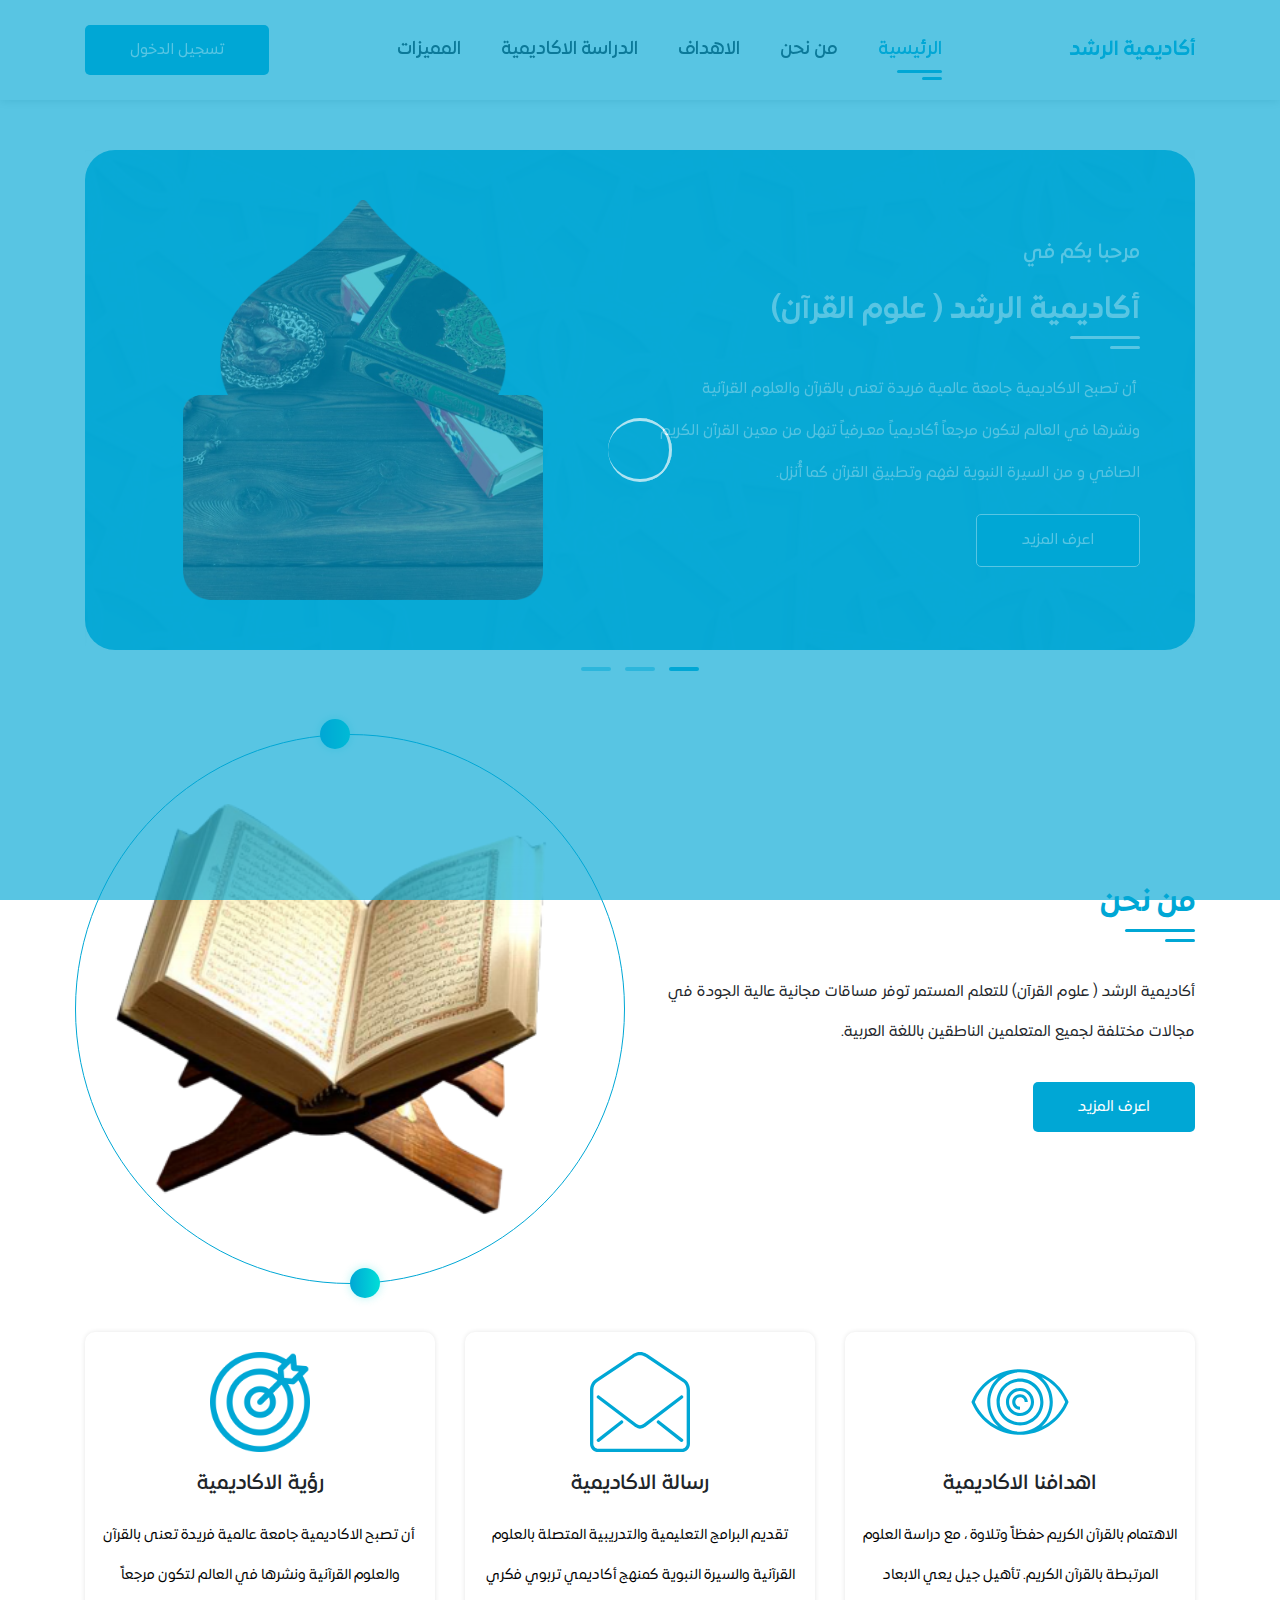
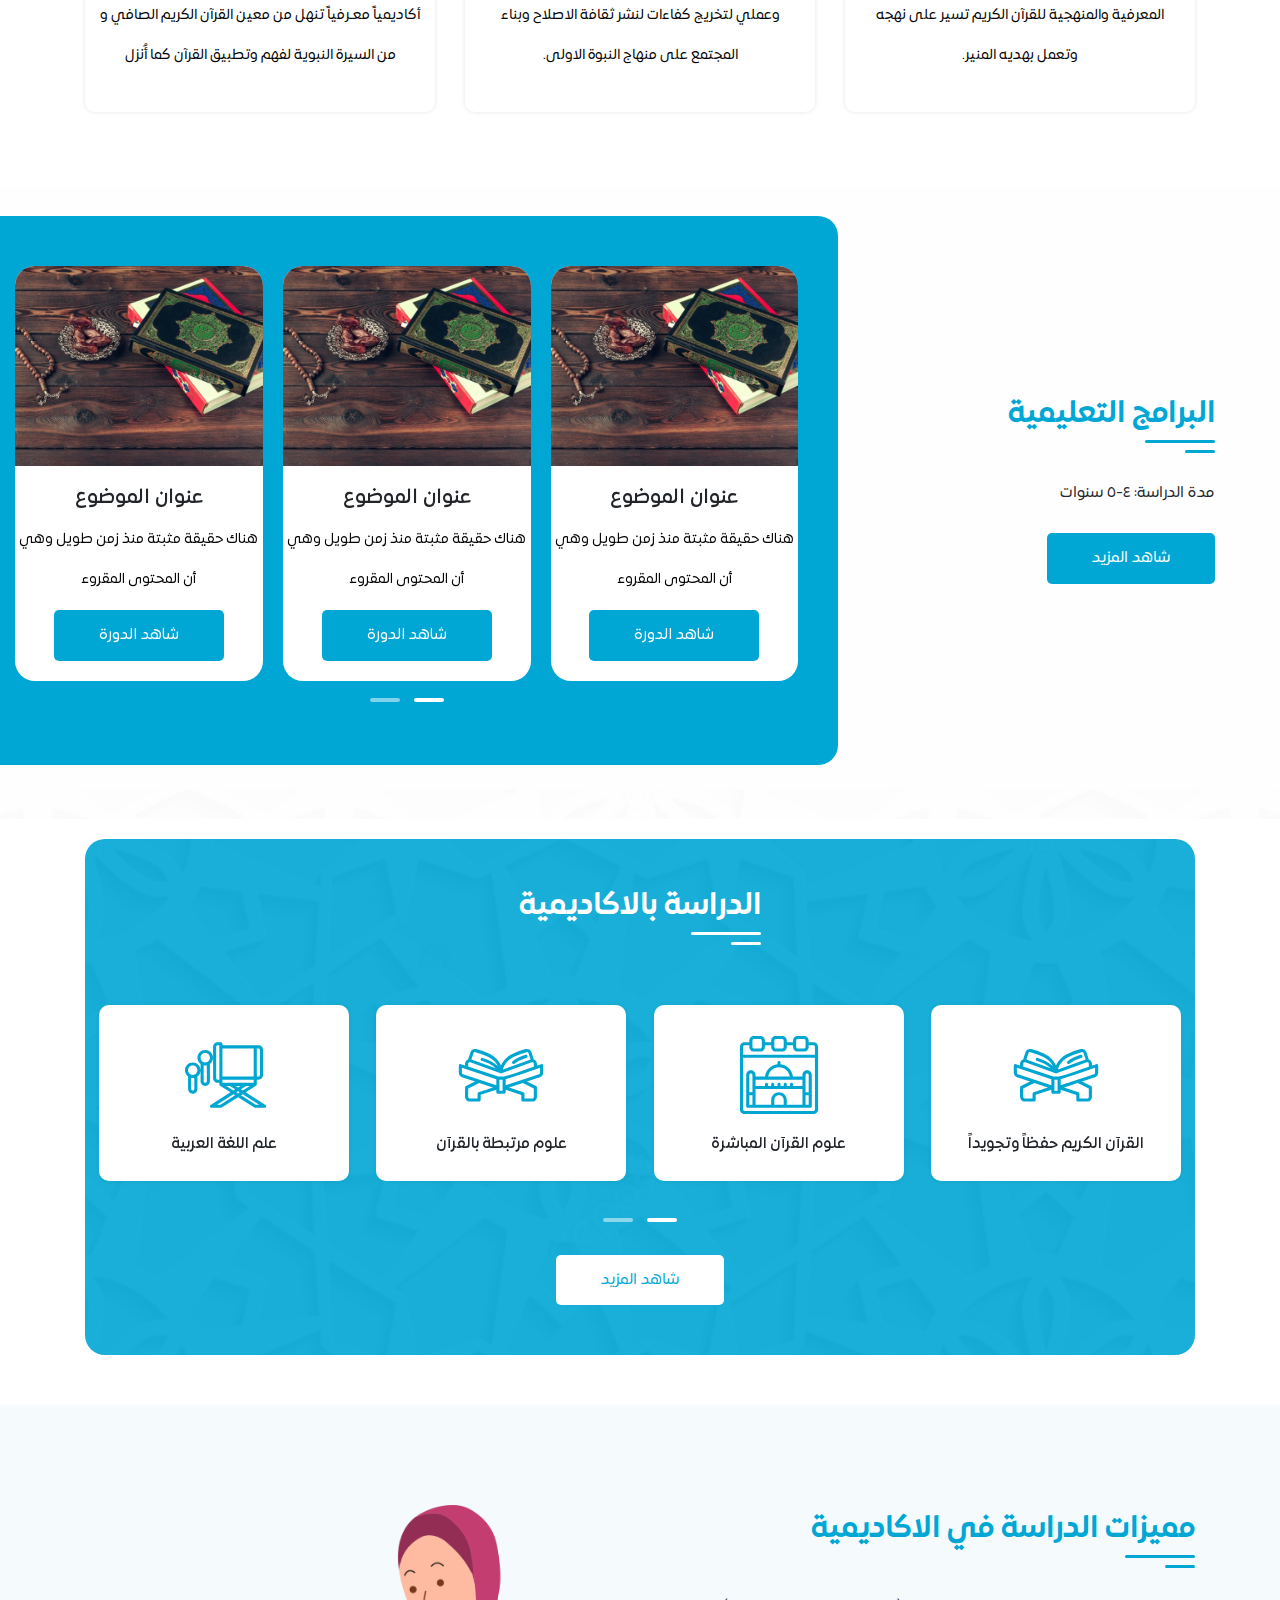
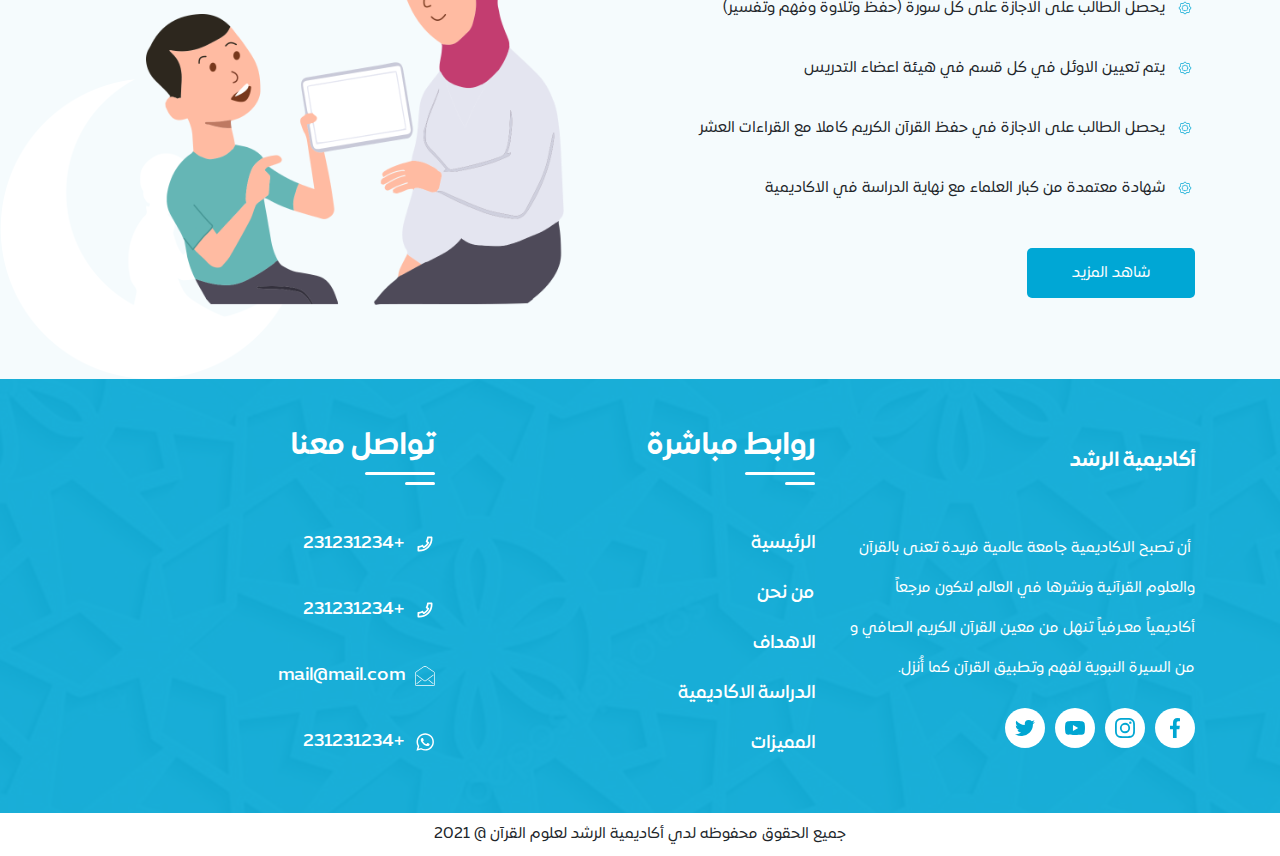
==== commit 69060d44: "edit head of cards" ====
--- a/index.html
+++ b/index.html
@@ -264,7 +264,7 @@
                                                 <img src="assets/images/features.jpg" alt="">
                                             </div>
                                             <div class="box-content">
-                                                <h4>عنوان الدورة</h4>
+                                                <h4>عنوان الموضوع</h4>
                                                 <p>
                                                     هناك حقيقة مثبتة منذ زمن طويل وهي أن المحتوى المقروء
                                                 </p>
@@ -280,7 +280,7 @@
                                                 <img src="assets/images/features.jpg" alt="">
                                             </div>
                                             <div class="box-content">
-                                                <h4>عنوان الدورة</h4>
+                                                <h4>عنوان الموضوع</h4>
                                                 <p>
                                                     هناك حقيقة مثبتة منذ زمن طويل وهي أن المحتوى المقروء
                                                 </p>
@@ -296,7 +296,7 @@
                                                 <img src="assets/images/features.jpg" alt="">
                                             </div>
                                             <div class="box-content">
-                                                <h4>عنوان الدورة</h4>
+                                                <h4>عنوان الموضوع</h4>
                                                 <p>
                                                     هناك حقيقة مثبتة منذ زمن طويل وهي أن المحتوى المقروء
                                                 </p>
@@ -312,7 +312,7 @@
                                                 <img src="assets/images/features.jpg" alt="">
                                             </div>
                                             <div class="box-content">
-                                                <h4>عنوان الدورة</h4>
+                                                <h4>عنوان الموضوع</h4>
                                                 <p>
                                                     هناك حقيقة مثبتة منذ زمن طويل وهي أن المحتوى المقروء
                                                 </p>
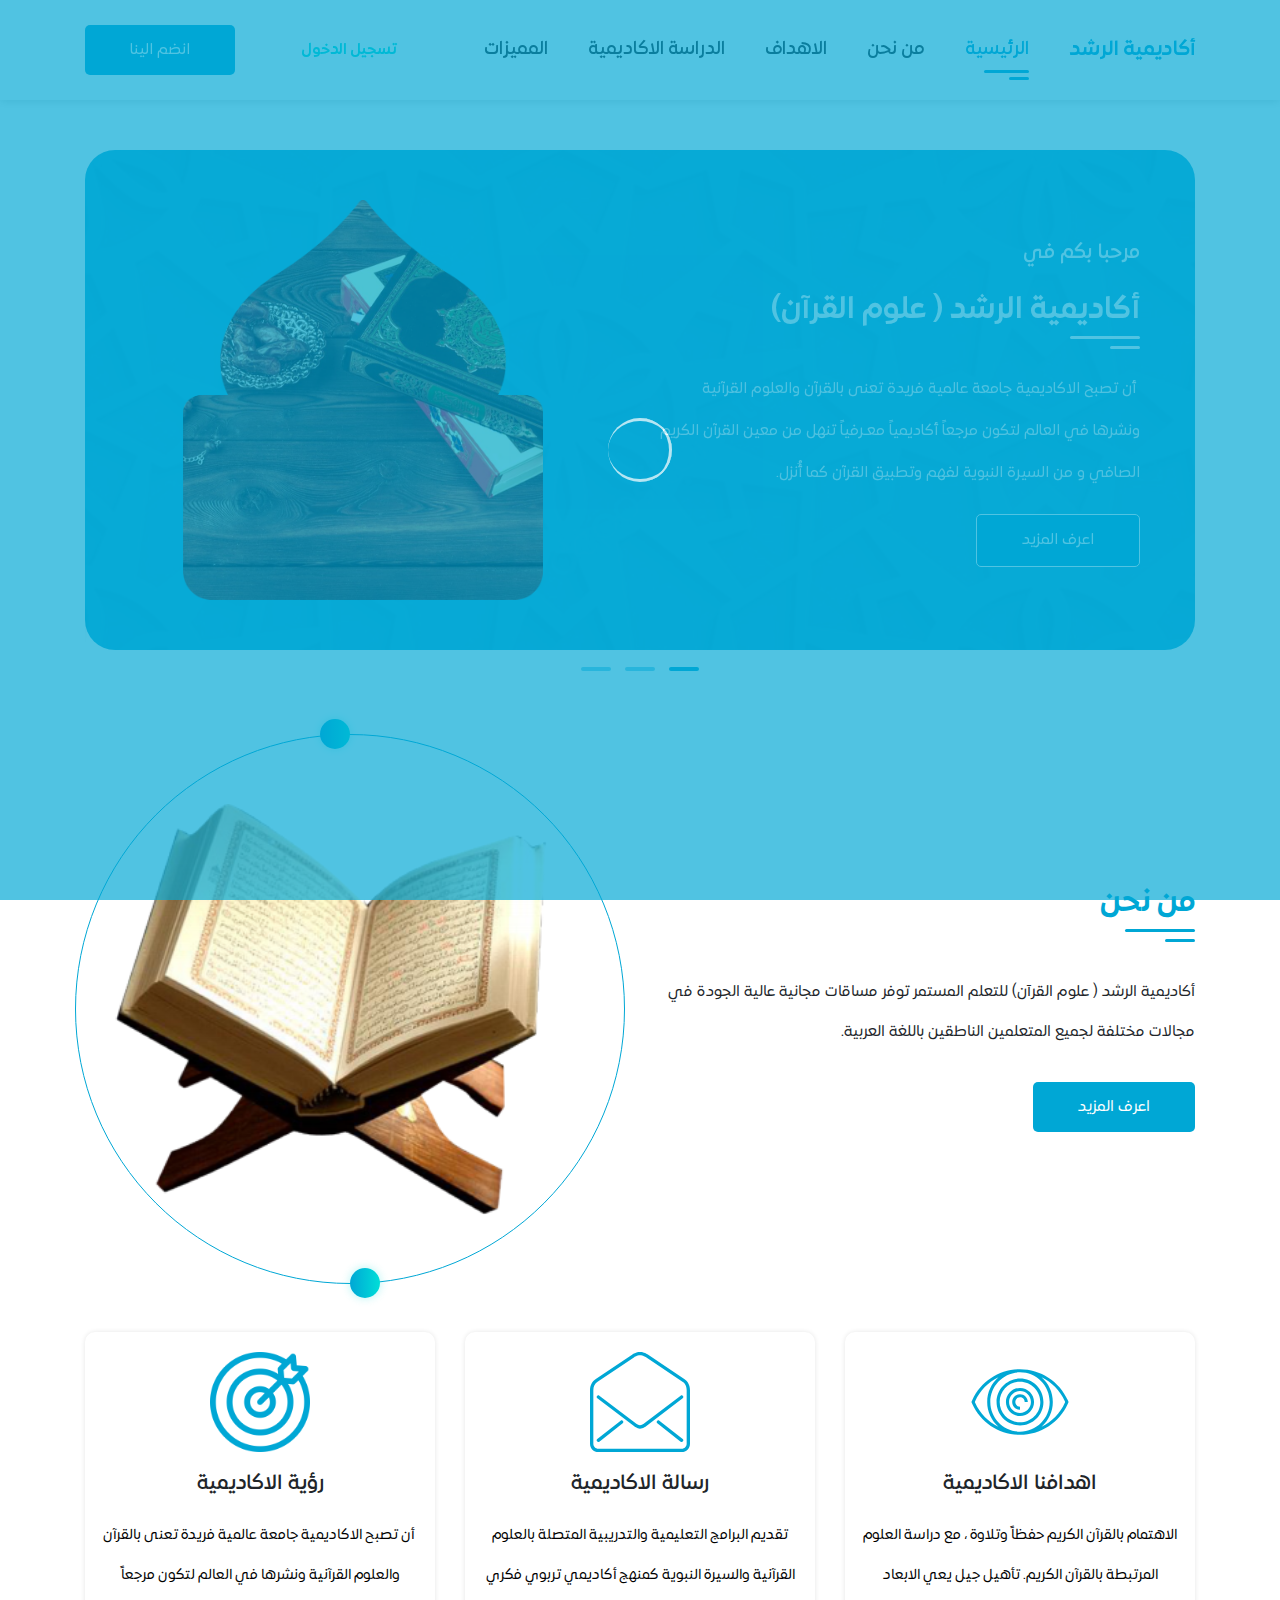
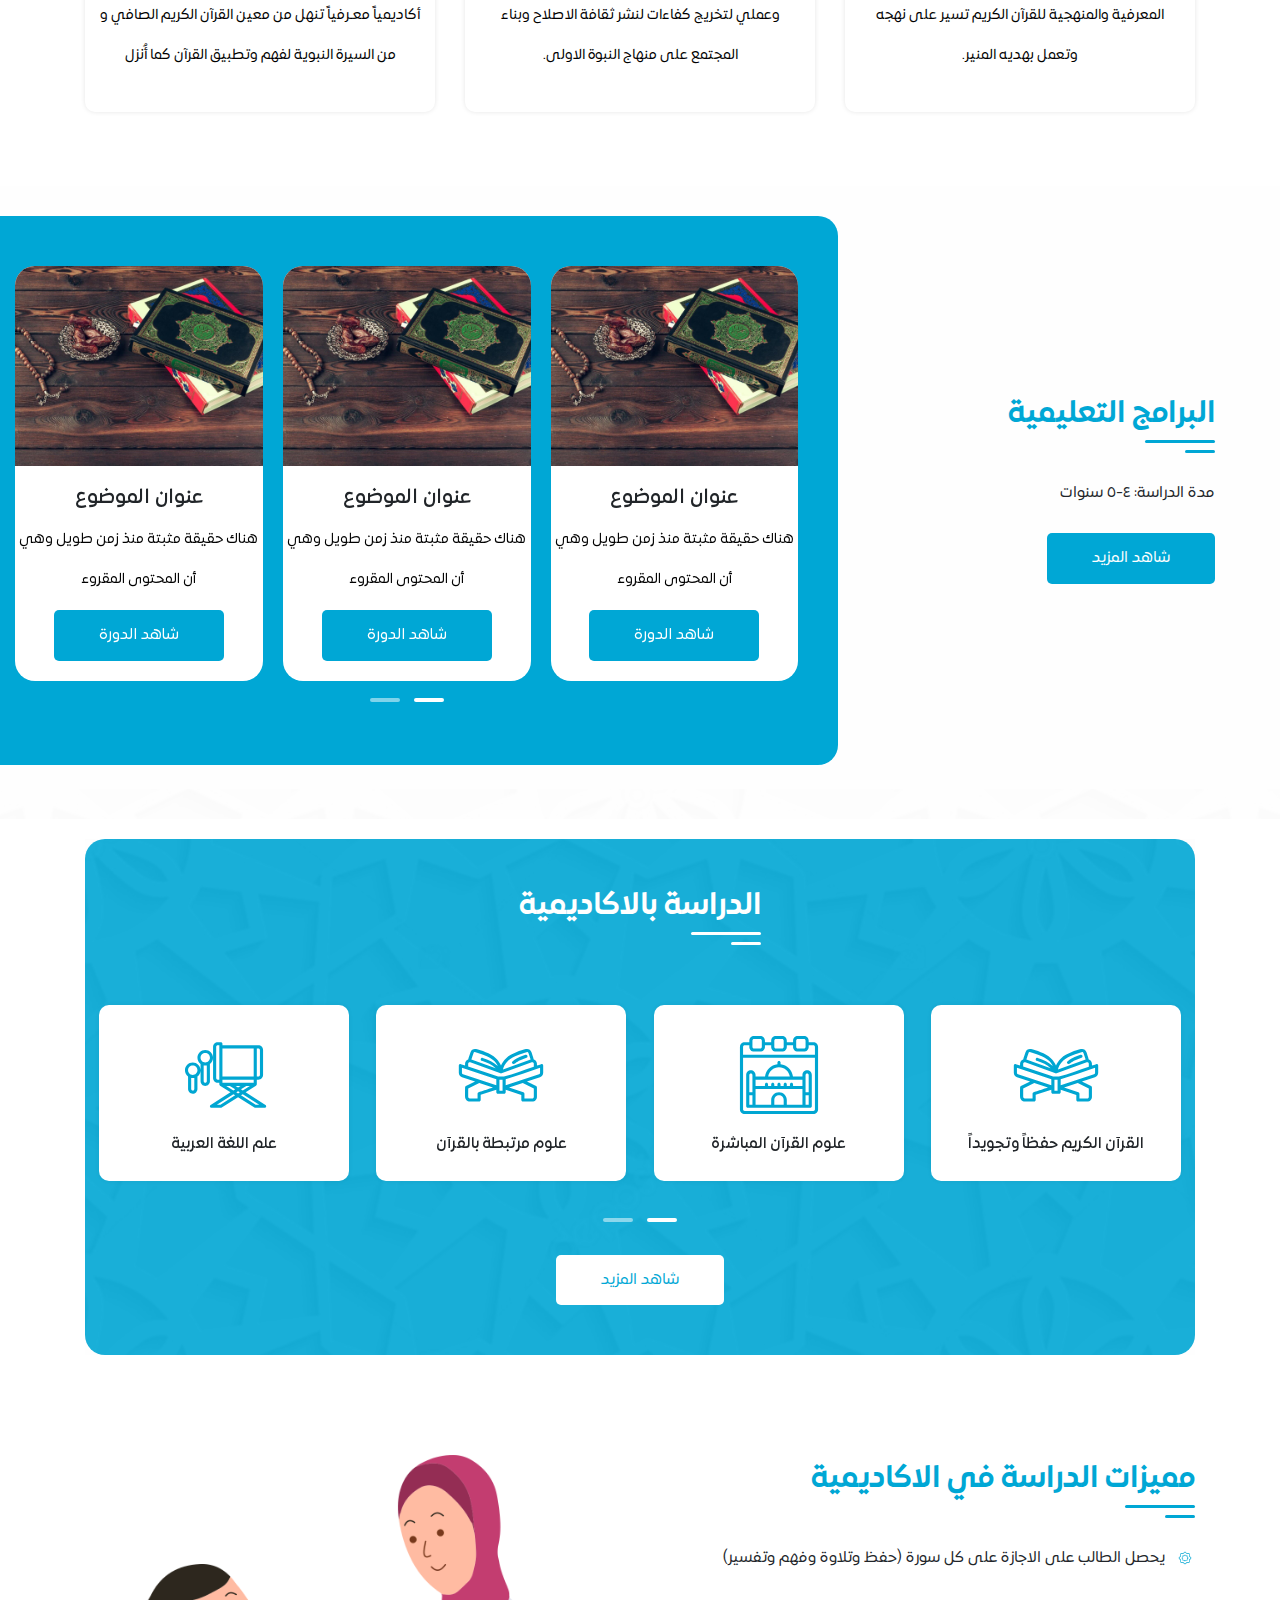
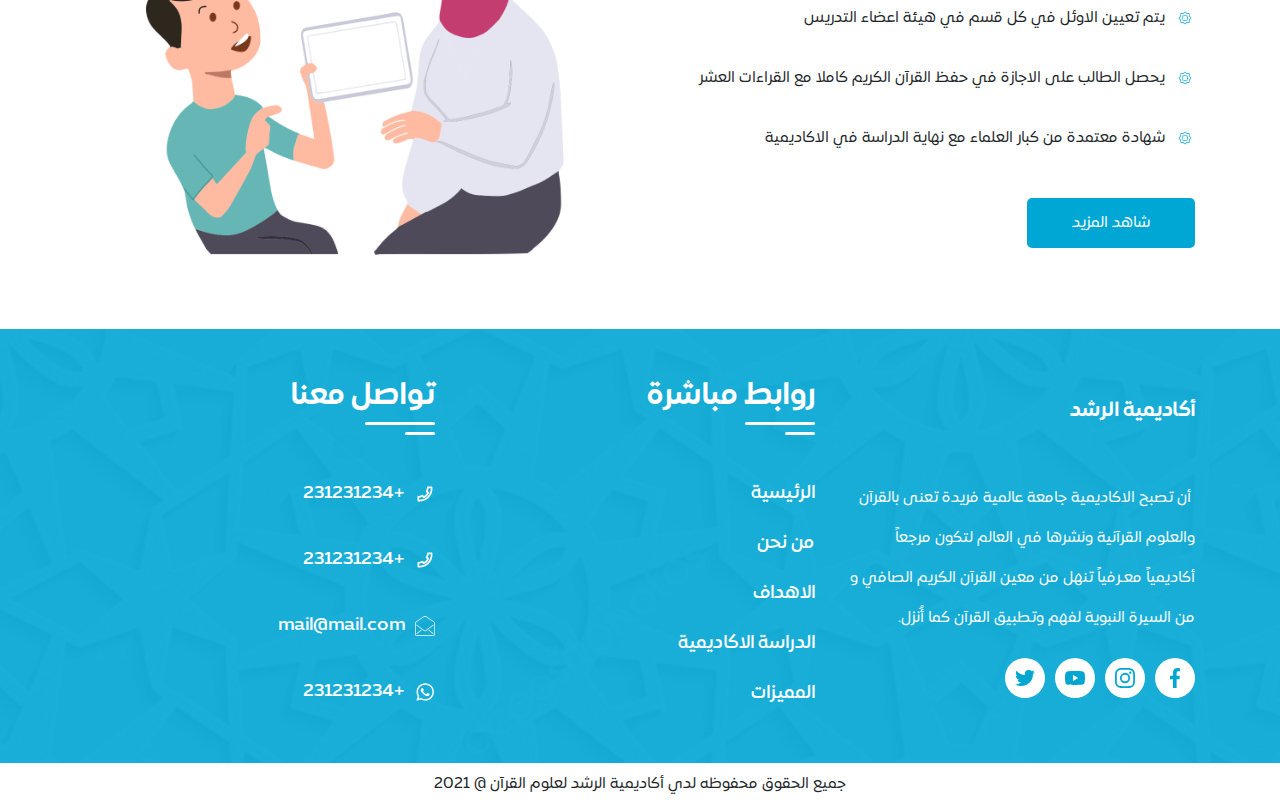
==== commit e8b0ed58: "make some changes" ====
--- a/index.html
+++ b/index.html
@@ -72,13 +72,18 @@
                             </a>
                         </li>
                         <li class="nav-item">
-                            <a href="#" class="nav-link">
+                            <a href="features.html" class="nav-link">
                                 المميزات
                             </a>
                         </li>
                     </ul>
-                    <a href="login.html" class="btn-contain">
+
+                    <a href="login.html" class="btn-contain bk-transparent">
                         تسجيل الدخول
+                    </a>
+
+                    <a href="register.html" class="btn-contain">
+                        انضم الينا 
                     </a>
                 </div>
             </div>
--- a/assets/css/style.css
+++ b/assets/css/style.css
@@ -184,7 +184,7 @@
   position: fixed;
   top: 0px;
   left: 0;
-  z-index: 99999;
+  z-index: 999;
   -webkit-transition: all .4s linear;
   transition: all .4s linear;
   -webkit-box-shadow: 0px 0px 10px rgba(0, 0, 0, 0.2);
@@ -335,6 +335,95 @@
 
 .navbar.navbar-fixed-top.scrolled .brand-name img {
   height: 60px;
+}
+
+.navbar .btn-contain.bk-transparent {
+  background-color: transparent;
+  border: 0px;
+  color: #00ded8 !important;
+  font-weight: 900;
+}
+
+.navbar .btn-contain.bk-transparent::after, .navbar .btn-contain.bk-transparent::before {
+  display: none;
+}
+
+.navbar .btn-contain.bk-transparent:hover {
+  color: #00ded8 !important;
+}
+
+.navbar .dropdown-toggle {
+  display: -webkit-box;
+  display: -ms-flexbox;
+  display: flex;
+  -webkit-box-align: center;
+      -ms-flex-align: center;
+          align-items: center;
+  -ms-flex-line-pack: center;
+      align-content: center;
+}
+
+.navbar .dropdown-toggle i {
+  font-size: 20px;
+  color: #00a7d5;
+  -webkit-margin-end: 10px;
+          margin-inline-end: 10px;
+}
+
+.navbar .dropdown-toggle span {
+  color: #00a7d5;
+  font-size: 20px;
+  font-weight: 500;
+}
+
+.navbar .dropdown-toggle::after {
+  display: none;
+}
+
+.navbar .notifaction {
+  width: 30px;
+  height: 30px;
+  display: -webkit-box;
+  display: -ms-flexbox;
+  display: flex;
+  -ms-flex-line-pack: center;
+      align-content: center;
+  -webkit-box-align: center;
+      -ms-flex-align: center;
+          align-items: center;
+  -webkit-box-pack: center;
+      -ms-flex-pack: center;
+          justify-content: center;
+  position: relative;
+}
+
+.navbar .notifaction .number {
+  width: 20px;
+  height: 20px;
+  background-color: #f00;
+  display: -webkit-box;
+  display: -ms-flexbox;
+  display: flex;
+  -ms-flex-line-pack: center;
+      align-content: center;
+  -webkit-box-align: center;
+      -ms-flex-align: center;
+          align-items: center;
+  -webkit-box-pack: center;
+      -ms-flex-pack: center;
+          justify-content: center;
+  position: absolute;
+  top: -5px;
+  right: -5px;
+  color: #fff;
+  font-size: 15px;
+  font-weight: 500;
+  border-radius: 50%;
+}
+
+.navbar .notifaction i {
+  color: #ecec16;
+  font-size: 20px;
 }
 
 footer {
@@ -2212,6 +2301,20 @@
   font-size: 20px;
 }
 
+.form-contain .note {
+  font-size: 14px;
+  font-weight: 500;
+  margin-bottom: 20px;
+  color: #808080;
+}
+
+.form-contain .head {
+  color: #283a5e;
+  font-size: 20px;
+  font-weight: 700;
+  margin-bottom: 24px;
+}
+
 .form-contain .from-check {
   display: -webkit-box;
   display: -ms-flexbox;
@@ -2775,4 +2878,658 @@
   line-height: 2.5rem;
   margin-bottom: 10px;
 }
+
+.setting {
+  width: 100%;
+  padding: 50px 0px 0px;
+  background-color: #fff;
+}
+
+.setting .setting-nav {
+  width: 100%;
+  display: -webkit-box;
+  display: -ms-flexbox;
+  display: flex;
+  -webkit-box-pack: center;
+      -ms-flex-pack: center;
+          justify-content: center;
+  -webkit-box-align: center;
+      -ms-flex-align: center;
+          align-items: center;
+  -ms-flex-line-pack: center;
+      align-content: center;
+}
+
+.setting .setting-nav .nav {
+  width: -webkit-fit-content;
+  width: -moz-fit-content;
+  width: fit-content;
+  display: -webkit-box;
+  display: -ms-flexbox;
+  display: flex;
+  border: none;
+  background-color: #02a7ea;
+  border-radius: 30px;
+  -webkit-box-pack: start;
+      -ms-flex-pack: start;
+          justify-content: flex-start;
+  -webkit-box-align: center;
+      -ms-flex-align: center;
+          align-items: center;
+  -ms-flex-line-pack: center;
+      align-content: center;
+  -ms-flex-wrap: wrap;
+      flex-wrap: wrap;
+  overflow-x: scroll !important;
+  overflow-y: hidden;
+  padding-bottom: 0px !important;
+  padding: 20px 20px 20px 20px;
+  margin-bottom: 50px;
+}
+
+.setting .setting-nav .nav::-webkit-scrollbar {
+  width: 0px !important;
+}
+
+.setting .setting-nav .nav::-webkit-scrollbar-track {
+  background-color: transparent !important;
+}
+
+.setting .setting-nav .nav::-webkit-scrollbar-thumb {
+  background: transparent !important;
+  border-radius: 0px !important;
+}
+
+.setting .setting-nav .nav::-webkit-scrollbar-thumb:hover {
+  background: transparent !important;
+}
+
+.setting .setting-nav .nav li {
+  margin: 0px 10px !important;
+}
+
+.setting .setting-nav .nav li a {
+  min-width: 100px;
+  color: #fff;
+  font-size: 15px;
+  font-weight: 500;
+  border: none;
+  border-radius: 0px;
+  padding: 0px;
+  text-align: center;
+  font-weight: 900;
+}
+
+.setting .setting-nav .nav li a.active, .setting .setting-nav .nav li a:hover {
+  color: #FFB830;
+  background-color: transparent !important;
+  border: none;
+}
+
+.setting .content p {
+  color: #808080;
+  text-align: center;
+  font-size: 15px;
+  font-weight: 500;
+  margin-top: 20px;
+  margin-bottom: 50px;
+}
+
+.setting .content .box {
+  padding: 25px 10px;
+  background-color: #f5fbfd;
+  border-radius: 5px;
+  -webkit-box-shadow: 0px 0px 10px rgba(40, 58, 94, 0.05);
+          box-shadow: 0px 0px 10px rgba(40, 58, 94, 0.05);
+  display: -webkit-box;
+  display: -ms-flexbox;
+  display: flex;
+  -webkit-box-orient: vertical;
+  -webkit-box-direction: normal;
+      -ms-flex-direction: column;
+          flex-direction: column;
+  -webkit-box-pack: center;
+      -ms-flex-pack: center;
+          justify-content: center;
+  -webkit-box-align: center;
+      -ms-flex-align: center;
+          align-items: center;
+  -ms-flex-line-pack: center;
+      align-content: center;
+  text-align: center;
+}
+
+.setting .content .box h4 {
+  color: #02a7ea;
+  font-size: 20px;
+  font-weight: 700;
+  margin: 0px;
+}
+
+.setting .content .box p {
+  color: #808080;
+  font-size: 15px;
+  font-weight: 500;
+  line-height: 2.5rem;
+  margin: 20px 0px;
+}
+
+.course-shape {
+  width: 100%;
+  padding: 40px 0px;
+}
+
+.course-shape .course-content {
+  width: 100%;
+  padding: 30px 10px;
+  background-color: #f5fbfd;
+  border-radius: 10px;
+  -webkit-box-shadow: 0px 0px 10px rgba(2, 167, 234, 0.05);
+          box-shadow: 0px 0px 10px rgba(2, 167, 234, 0.05);
+}
+
+.course-shape .course-content .heading {
+  margin: unset !important;
+  margin-bottom: 20px;
+}
+
+.course-shape .course-content p {
+  color: #808080;
+  font-size: 15px;
+  font-weight: 500;
+  line-height: 2.5rem;
+  margin-top: 20px;
+}
+
+.course-shape .course-content .list-data {
+  margin: 20px 0px;
+}
+
+.course-shape .course-content .list-data li {
+  margin-bottom: 25px;
+  padding: 0px 30px 0px 0px;
+  position: relative;
+  color: #808080;
+  font-size: 15px;
+  font-weight: 500;
+}
+
+.course-shape .course-content .list-data li::After {
+  content: '';
+  position: absolute;
+  width: 20px;
+  height: 20px;
+  background: url("../images/list_icon.svg");
+  background-size: contain;
+  background-position: center;
+  background-repeat: no-repeat;
+  top: 50%;
+  right: 0px;
+  -webkit-transform: translateY(-50%);
+          transform: translateY(-50%);
+  -webkit-filter: invert(48%) sepia(42%) saturate(3492%) hue-rotate(160deg) brightness(96%) contrast(101%);
+          filter: invert(48%) sepia(42%) saturate(3492%) hue-rotate(160deg) brightness(96%) contrast(101%);
+}
+
+.course-shape .data-content {
+  width: 100%;
+}
+
+.course-shape .data-content img {
+  width: 100%;
+  height: 250px;
+  -o-object-fit: cover;
+     object-fit: cover;
+  border-radius: 15px;
+}
+
+.course-shape .data-content .btn-contain {
+  width: 100% !important;
+  margin: 30px 0px;
+  display: -webkit-box;
+  display: -ms-flexbox;
+  display: flex;
+  text-align: center;
+  -webkit-box-pack: center;
+      -ms-flex-pack: center;
+          justify-content: center;
+}
+
+.course-shape .data-content .course-time {
+  width: 100%;
+  padding: 20px 10px;
+  background-color: #f5fbfd;
+  border-radius: 10px;
+}
+
+.course-shape .data-content .course-time li {
+  display: -webkit-box;
+  display: -ms-flexbox;
+  display: flex;
+  -webkit-box-align: center;
+      -ms-flex-align: center;
+          align-items: center;
+  -ms-flex-line-pack: center;
+      align-content: center;
+  padding: 20px 0px 20px 0px;
+  border-bottom: 1px solid #ddd;
+}
+
+.course-shape .data-content .course-time li.share {
+  -webkit-box-orient: vertical;
+  -webkit-box-direction: normal;
+      -ms-flex-direction: column;
+          flex-direction: column;
+}
+
+.course-shape .data-content .course-time li.share h4 {
+  color: #283a5e;
+  font-size: 15px;
+  font-weight: 900;
+}
+
+.course-shape .data-content .course-time li.share .socail-media {
+  display: -webkit-box;
+  display: -ms-flexbox;
+  display: flex;
+  -webkit-box-align: center;
+      -ms-flex-align: center;
+          align-items: center;
+  -ms-flex-line-pack: center;
+      align-content: center;
+  -webkit-box-pack: center;
+      -ms-flex-pack: center;
+          justify-content: center;
+  margin-top: 20px;
+}
+
+.course-shape .data-content .course-time li.share .socail-media li {
+  margin: 0px 0px 0px 10px !important;
+  padding: 0px !important;
+  display: unset !important;
+  border: none !important;
+}
+
+.course-shape .data-content .course-time li.share .socail-media li a {
+  width: 40px;
+  height: 40px;
+  display: -webkit-box;
+  display: -ms-flexbox;
+  display: flex;
+  -webkit-box-align: center;
+      -ms-flex-align: center;
+          align-items: center;
+  -ms-flex-line-pack: center;
+      align-content: center;
+  -webkit-box-pack: center;
+      -ms-flex-pack: center;
+          justify-content: center;
+  border-radius: 50%;
+  background-color: #fff;
+}
+
+.course-shape .data-content .course-time li.share .socail-media li a img {
+  width: 30px;
+  height: 15px;
+  -o-object-fit: contain;
+     object-fit: contain;
+  -webkit-filter: invert(48%) sepia(42%) saturate(3492%) hue-rotate(160deg) brightness(96%) contrast(101%);
+          filter: invert(48%) sepia(42%) saturate(3492%) hue-rotate(160deg) brightness(96%) contrast(101%);
+}
+
+.course-shape .data-content .course-time li.share .socail-media li a:hover img {
+  -webkit-animation: pulse .4s linear;
+          animation: pulse .4s linear;
+}
+
+.course-shape .data-content .course-time li:last-child {
+  border: 0px;
+}
+
+.course-shape .data-content .course-time li i {
+  color: #02a7ea;
+  font-size: 18px;
+  margin-left: 10px;
+}
+
+.course-shape .data-content .course-time li .title {
+  color: #283a5e;
+  font-size: 15px;
+  font-weight: 900;
+}
+
+.course-shape .data-content .course-time li .content {
+  color: #808080;
+  font-size: 15px;
+  font-weight: 500;
+  text-align: end;
+  margin-right: auto;
+}
+
+.course-video {
+  width: 100%;
+  padding: 20px 0px;
+}
+
+.course-video .box {
+  width: 100%;
+  border-radius: 20px;
+  overflow: hidden;
+  background-color: #f5fbfd;
+}
+
+.course-video .box .image-content {
+  width: 100%;
+  height: 200px;
+  position: relative;
+}
+
+.course-video .box .image-content .video-play {
+  width: 50px;
+  height: 50px;
+  display: -webkit-box;
+  display: -ms-flexbox;
+  display: flex;
+  -webkit-box-pack: center;
+      -ms-flex-pack: center;
+          justify-content: center;
+  -ms-flex-line-pack: center;
+      align-content: center;
+  -webkit-box-align: center;
+      -ms-flex-align: center;
+          align-items: center;
+  background-color: #fff;
+  border-radius: 50%;
+  position: absolute;
+  top: 50%;
+  left: 50%;
+  -webkit-transform: translate(-50%, -50%);
+          transform: translate(-50%, -50%);
+  z-index: 99 !important;
+}
+
+.course-video .box .image-content .video-play i {
+  color: #02a7ea;
+  font-size: 20px;
+}
+
+.course-video .box .image-content img {
+  width: 100%;
+  height: 100%;
+  -o-object-fit: cover;
+     object-fit: cover;
+  -o-object-position: center;
+     object-position: center;
+}
+
+.course-video .box .box-content {
+  width: 100%;
+  padding: 20px 15px;
+  text-align: center;
+}
+
+.course-video .box .box-content h4 {
+  color: #212529;
+  font-size: 20px;
+  font-weight: 700;
+  margin-bottom: 10px;
+}
+
+.course-video .box .box-content p {
+  color: #808080;
+  font-size: 14px;
+  font-weight: 500;
+  line-height: 2.5rem;
+  margin-bottom: 10px;
+}
+
+.course-video .box .box-content .content {
+  display: -webkit-box;
+  display: -ms-flexbox;
+  display: flex;
+  -webkit-box-align: center;
+      -ms-flex-align: center;
+          align-items: center;
+  -ms-flex-line-pack: center;
+      align-content: center;
+}
+
+.course-video .box .box-content .content.done p {
+  color: #FFB830;
+  font-weight: 900;
+}
+
+.course-video .box .box-content .content .icon {
+  width: 40px;
+  height: 40px;
+  display: -webkit-box;
+  display: -ms-flexbox;
+  display: flex;
+  -webkit-box-align: center;
+      -ms-flex-align: center;
+          align-items: center;
+  -ms-flex-line-pack: center;
+      align-content: center;
+  -webkit-box-pack: center;
+      -ms-flex-pack: center;
+          justify-content: center;
+  border-radius: 50%;
+  background-color: #02a7ea;
+}
+
+.course-video .box .box-content .content .icon i {
+  color: #fff;
+  font-size: 15px;
+}
+
+.course-video .box .box-content .content p {
+  margin-right: 10px;
+  color: #888;
+  font-size: 14px;
+  font-weight: 500;
+  margin-bottom: 0px !important;
+}
+
+.table-data {
+  width: 100%;
+  padding: 50px 0px;
+}
+
+.table-data .table-responsive {
+  width: 100%;
+  overflow-x: scroll;
+}
+
+.table-data .table-responsive::-webkit-scrollbar-thumb, .table-data .table-responsive::-webkit-scrollbar-track {
+  background-color: transparent !important;
+}
+
+.table-data .table-responsive .table .head {
+  height: 50px;
+  background-color: #00a7d5;
+  text-align: center;
+  color: #fff;
+}
+
+.table-data .table-responsive .table .head.full-width {
+  width: 100%;
+}
+
+.table-data .table-responsive .table .data {
+  height: 50px;
+  text-align: center;
+  color: #000;
+  font-weight: 500;
+  background-color: rgba(0, 167, 213, 0.2);
+}
+
+.features {
+  width: 100%;
+  padding: 50px 0px;
+  background-color: #fff;
+}
+
+.features .features-box {
+  width: 100%;
+  padding: 20px 10px;
+  border-radius: 20px;
+  -webkit-box-shadow: 0px 0px 10px rgba(0, 167, 213, 0.2);
+          box-shadow: 0px 0px 10px rgba(0, 167, 213, 0.2);
+  display: -webkit-box;
+  display: -ms-flexbox;
+  display: flex;
+  -webkit-box-align: center;
+      -ms-flex-align: center;
+          align-items: center;
+  -ms-flex-line-pack: center;
+      align-content: center;
+  -webkit-box-pack: start;
+      -ms-flex-pack: start;
+          justify-content: flex-start;
+  -webkit-transition: all .4s linear;
+  transition: all .4s linear;
+}
+
+.features .features-box i {
+  color: #eeee3a;
+  font-size: 20px;
+  -webkit-margin-end: 20px;
+          margin-inline-end: 20px;
+}
+
+.features .features-box p {
+  color: #000;
+  font-size: 20px;
+  font-weight: 700;
+  margin: 0px;
+  line-height: 2rem;
+}
+
+.features .features-box:hover {
+  -webkit-transform: translateY(-10px);
+          transform: translateY(-10px);
+}
+
+.subscribe {
+  width: 100%;
+  padding: 30px 0px;
+}
+
+.subscribe .subscribe-content {
+  width: 100%;
+  display: -webkit-box;
+  display: -ms-flexbox;
+  display: flex;
+  -webkit-box-align: center;
+      -ms-flex-align: center;
+          align-items: center;
+  -ms-flex-line-pack: center;
+      align-content: center;
+  -webkit-box-orient: vertical;
+  -webkit-box-direction: normal;
+      -ms-flex-direction: column;
+          flex-direction: column;
+  -webkit-box-pack: center;
+      -ms-flex-pack: center;
+          justify-content: center;
+  padding: 20px 10px;
+  border-radius: 10px;
+  background-color: #fff;
+  -webkit-box-shadow: 0px 0px 10px rgba(0, 167, 213, 0.3);
+          box-shadow: 0px 0px 10px rgba(0, 167, 213, 0.3);
+}
+
+.subscribe .subscribe-content .btn-contain {
+  margin-top: 30px;
+}
+
+.subscribe .owl-subscribe {
+  margin-top: 30px;
+}
+
+.subscribe .owl-subscribe .item .box {
+  width: 100%;
+  height: 400px;
+  border-radius: 30px;
+  overflow: hidden;
+}
+
+.subscribe .owl-subscribe .item .box img {
+  width: 100%;
+  height: 100%;
+  -o-object-fit: cover;
+     object-fit: cover;
+}
+
+.subscribe .owl-subscribe .item .box .video-play {
+  width: 50px;
+  height: 50px;
+  position: absolute;
+  top: 50%;
+  left: 50%;
+  -webkit-transform: translate(-50%, -50%);
+          transform: translate(-50%, -50%);
+  z-index: 99;
+  display: -webkit-box;
+  display: -ms-flexbox;
+  display: flex;
+  -webkit-box-align: center;
+      -ms-flex-align: center;
+          align-items: center;
+  -ms-flex-line-pack: center;
+      align-content: center;
+  -webkit-box-pack: center;
+      -ms-flex-pack: center;
+          justify-content: center;
+  background-color: #fff;
+  border-radius: 50%;
+}
+
+.subscribe .owl-subscribe .item .box .video-play i {
+  color: #00a7d5;
+  font-size: 25px;
+}
+
+.questions {
+  width: 100%;
+  padding: 0px 0px 30px;
+}
+
+.questions .search-content {
+  width: 100%;
+  height: 50px;
+}
+
+.questions .search-content .form-group {
+  width: 100%;
+  height: 100%;
+  position: relative;
+}
+
+.questions .search-content .form-group .form-control {
+  width: 100%;
+  height: 100%;
+  border-radius: 40px;
+  padding: 0px 50px;
+}
+
+.questions .search-content .form-group .submit-btn {
+  padding: 0px;
+  border: 0px;
+  position: absolute;
+  right: 20px;
+  top: 50%;
+  -webkit-transform: translateY(-50%);
+          transform: translateY(-50%);
+  background-color: transparent;
+}
+
+.questions .search-content .form-group .submit-btn i {
+  font-size: 20px;
+  color: #ddd;
+}
+
+.questions .chart {
+  overflow: hidden;
+}
 /*# sourceMappingURL=style.css.map */--- a/assets/css/media.css
+++ b/assets/css/media.css
@@ -75,6 +75,20 @@
     .course .btn-contain.filter{
         display: flex;
     }
+    .order-mobile-0 {
+        order: 0 !important;
+    }
+    .order-mobile-1 {
+        order: 1 !important;
+    }
+
+    .table-data .table-responsive .table .data{
+        min-width: 120px !important;
+    }
+
+    .navbar .dropdown-toggle span{
+        display: none;
+    }
 }
 @media (max-width: 500px) {
     .about-us .image-content{
